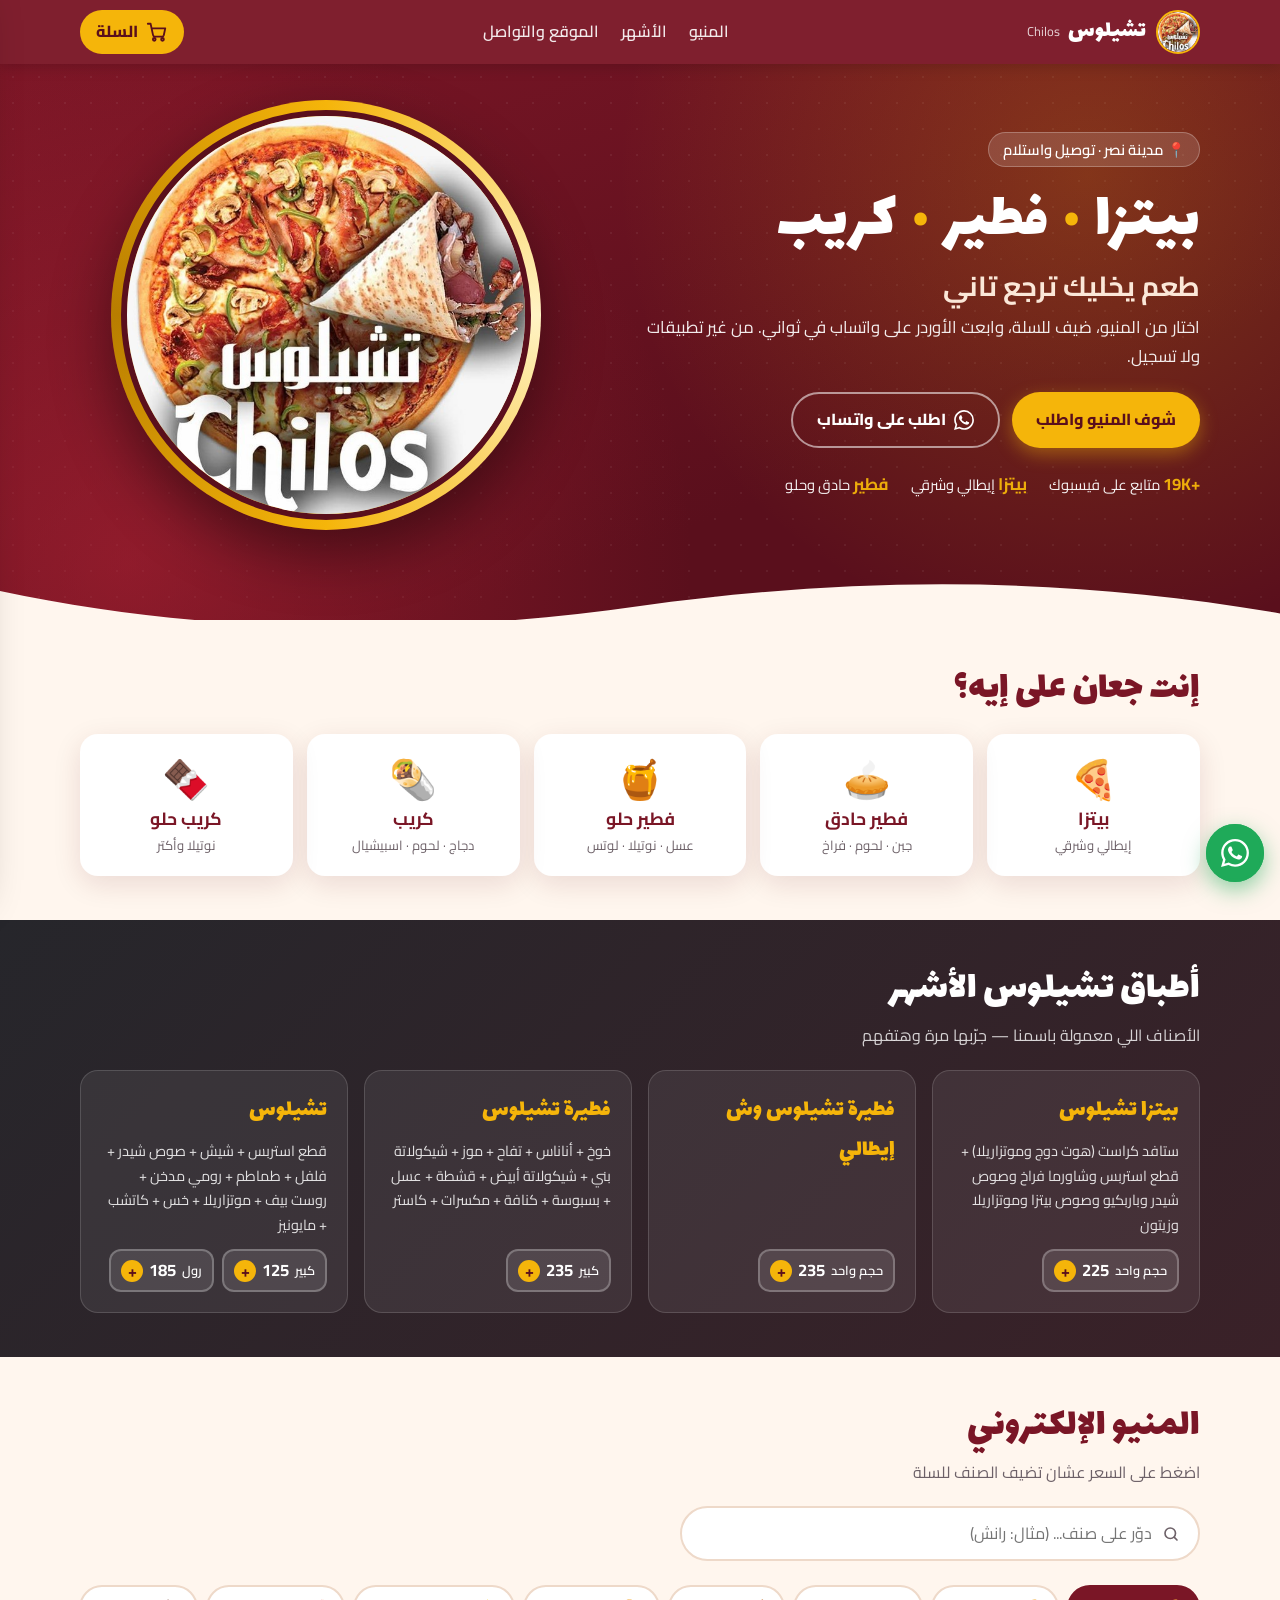
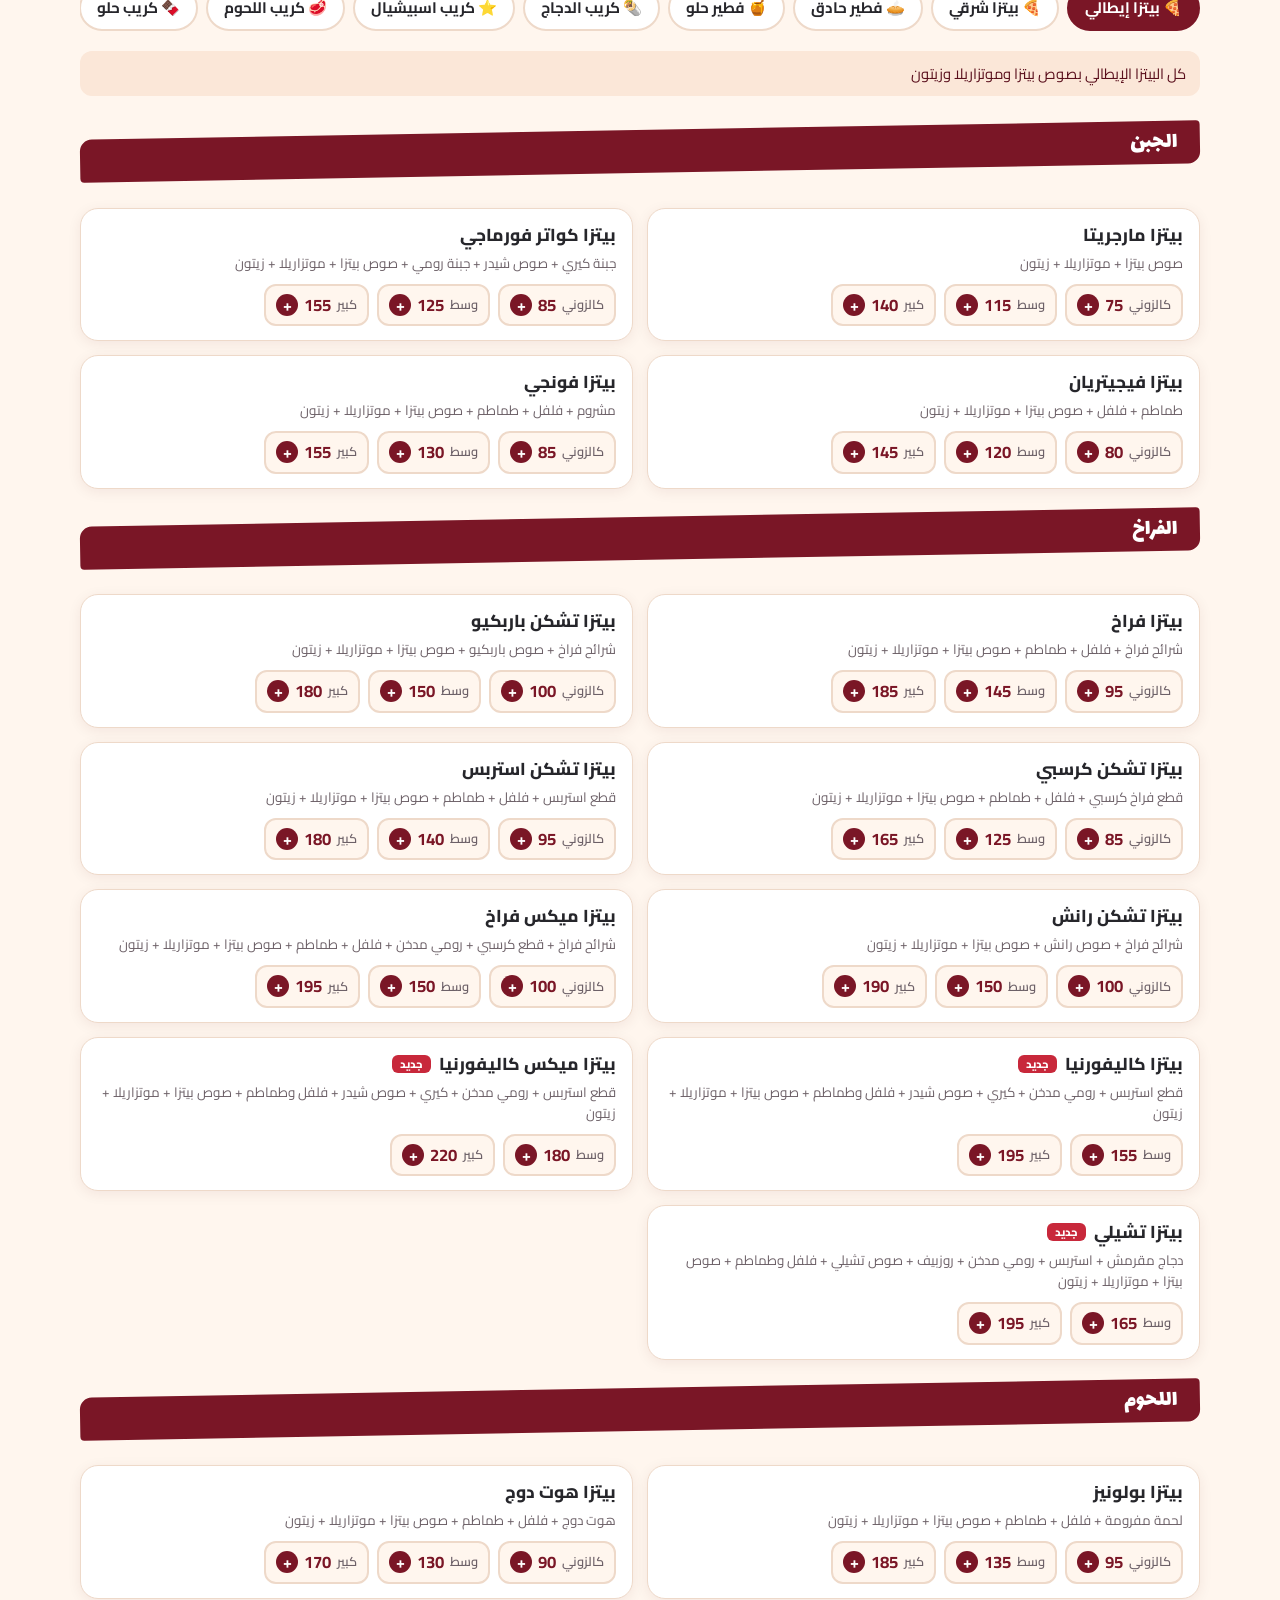
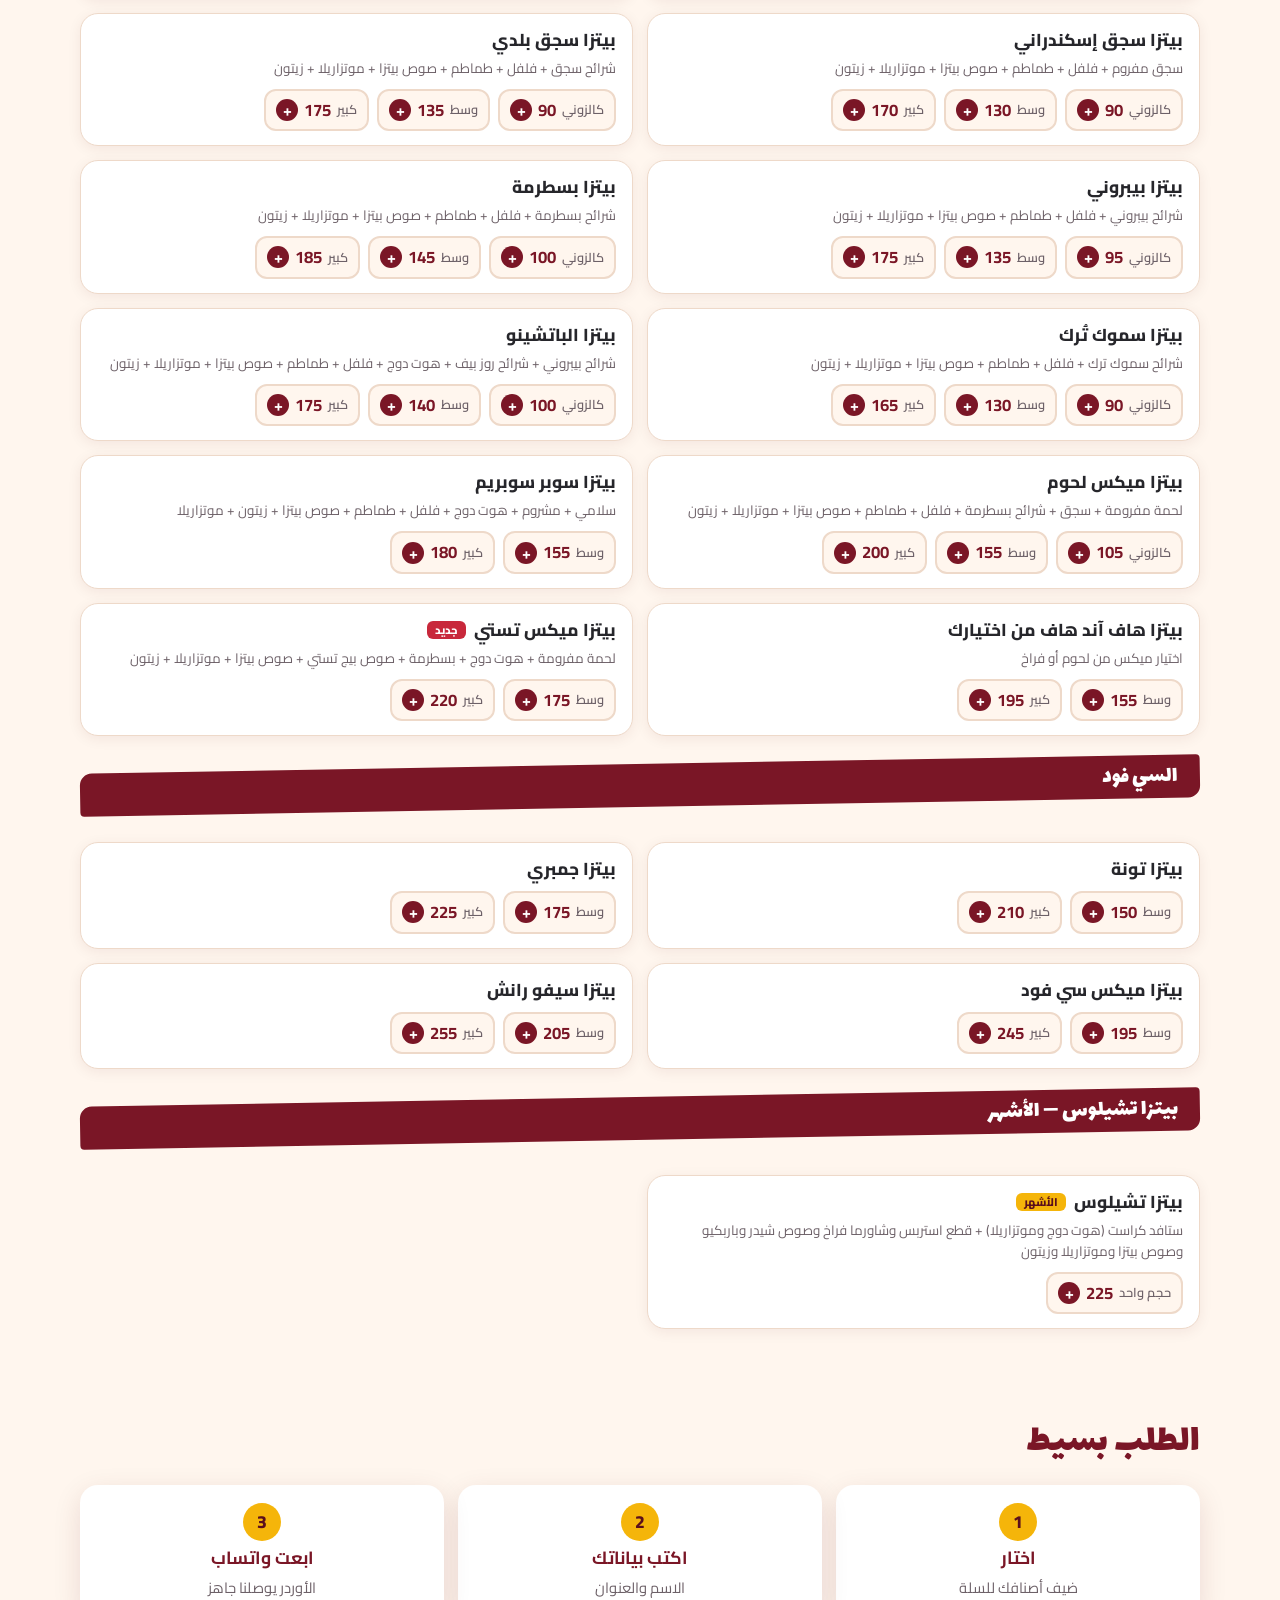
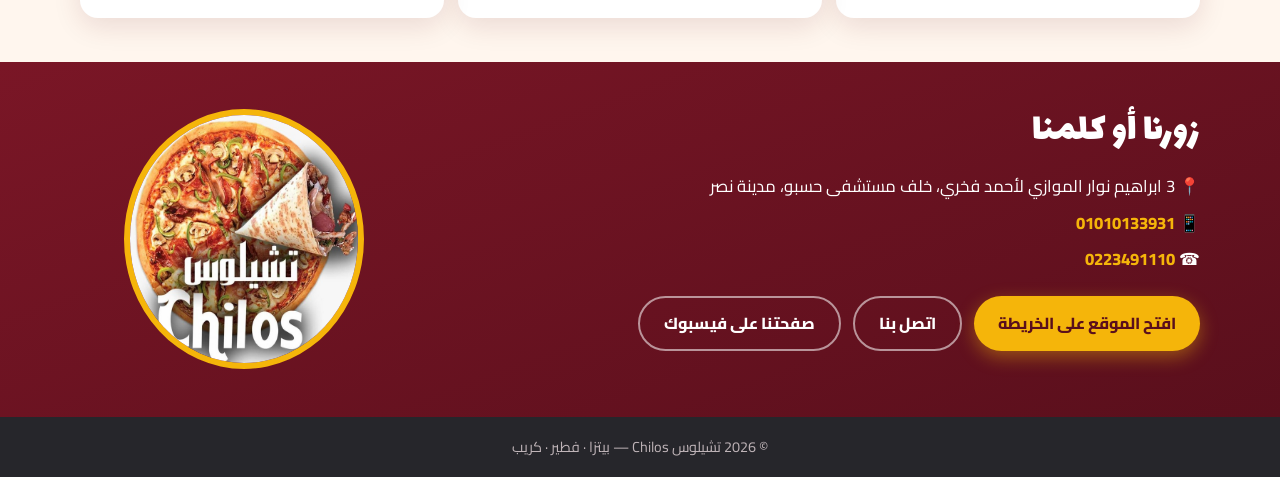
==== index.html @ 202b242c "Chilos restaurant: landing page, e-menu and WhatsApp ordering Co-Authored-By: Claude Sonnet 5.5 <nor" ====
<!doctype html>
<html lang="ar" dir="rtl">
<head>
  <meta charset="utf-8">
  <meta name="viewport" content="width=device-width, initial-scale=1, viewport-fit=cover">
  <title>تشيلوس Chilos | بيتزا فطير كريب — مدينة نصر</title>
  <meta name="description" content="مطعم تشيلوس في مدينة نصر: بيتزا، فطير حادق وحلو، وكريب. شوف المنيو الإلكتروني واطلب أوردرك مباشرة على واتساب.">
  <meta name="theme-color" content="#7a1626">
  <meta property="og:type" content="website">
  <meta property="og:title" content="تشيلوس Chilos — بيتزا · فطير · كريب">
  <meta property="og:description" content="المنيو الإلكتروني واطلب أوردرك على واتساب في ثواني.">
  <!-- بعد الرفع: غيّر المسار ده للينك الكامل، مثال: https://your-site.pages.dev/assets/og.jpg -->
  <meta property="og:image" content="https://graphicdesiner04-ctrl.github.io/chilos-restaurant/assets/og.jpg">
  <link rel="icon" href="assets/icon.png" type="image/png">
  <link rel="apple-touch-icon" href="assets/apple-touch-icon.png">
  <link rel="preconnect" href="https://fonts.googleapis.com">
  <link rel="preconnect" href="https://fonts.gstatic.com" crossorigin>
  <link href="https://fonts.googleapis.com/css2?family=Cairo:wght@400;600;700;800&family=Lalezar&display=swap" rel="stylesheet">
  <link rel="stylesheet" href="style.css">
</head>
<body>
<svg width="0" height="0" style="position:absolute" aria-hidden="true"><symbol id="i-wa" viewBox="0 0 24 24"><path fill="currentColor" d="M17.472 14.382c-.297-.149-1.758-.867-2.03-.967-.273-.099-.471-.148-.67.15-.197.297-.767.966-.94 1.164-.173.199-.347.223-.644.075-.297-.15-1.255-.463-2.39-1.475-.883-.788-1.48-1.761-1.653-2.059-.173-.297-.018-.458.13-.606.134-.133.298-.347.446-.52.149-.174.198-.298.298-.497.099-.198.05-.371-.025-.52-.075-.149-.669-1.612-.916-2.207-.242-.579-.487-.5-.669-.51-.173-.008-.371-.01-.57-.01-.198 0-.52.074-.792.372-.272.297-1.04 1.016-1.04 2.479 0 1.462 1.065 2.875 1.213 3.074.149.198 2.096 3.2 5.077 4.487.709.306 1.262.489 1.694.625.712.227 1.36.195 1.871.118.571-.085 1.758-.719 2.006-1.413.248-.694.248-1.289.173-1.413-.074-.124-.272-.198-.57-.347m-5.421 7.403h-.004a9.87 9.87 0 01-5.031-1.378l-.361-.214-3.741.982.998-3.648-.235-.374a9.86 9.86 0 01-1.51-5.26c.001-5.45 4.436-9.884 9.888-9.884 2.64 0 5.122 1.03 6.988 2.898a9.825 9.825 0 012.893 6.994c-.003 5.45-4.437 9.884-9.885 9.884m8.413-18.297A11.815 11.815 0 0012.05 0C5.495 0 .16 5.335.157 11.892c0 2.096.547 4.142 1.588 5.945L.057 24l6.305-1.654a11.882 11.882 0 005.683 1.448h.005c6.554 0 11.89-5.335 11.893-11.893a11.821 11.821 0 00-3.48-8.413z"/></symbol></svg>

<header class="topbar" id="top">
  <div class="wrap topbar__in">
    <a class="brand" href="#top" aria-label="تشيلوس">
      <img src="assets/icon.png" alt="" width="44" height="44">
      <span class="brand__name">تشيلوس <small>Chilos</small></span>
    </a>
    <nav class="nav" aria-label="التنقل">
      <a href="#menu">المنيو</a>
      <a href="#signature">الأشهر</a>
      <a href="#contact">الموقع والتواصل</a>
    </nav>
    <a class="wabtn" id="hdrWa" href="#" target="_blank" rel="noopener" aria-label="واتساب">
      <svg width="22" height="22" aria-hidden="true"><use href="#i-wa"/></svg>
    </a>
    <button class="cartbtn" id="openCart" aria-label="فتح السلة">
      <svg width="22" height="22" viewBox="0 0 24 24" fill="none" stroke="currentColor" stroke-width="2" stroke-linecap="round" stroke-linejoin="round" aria-hidden="true"><circle cx="9" cy="20" r="1.5"/><circle cx="18" cy="20" r="1.5"/><path d="M2 3h3l2.7 12.4a2 2 0 0 0 2 1.6h7.7a2 2 0 0 0 2-1.5L21 8H6"/></svg>
      <span class="cartbtn__label">السلة</span>
      <span class="badge" id="cartCount" hidden>0</span>
    </button>
  </div>
</header>

<main>
  <!-- HERO -->
  <section class="hero">
    <div class="hero__bg" aria-hidden="true"></div>
    <div class="wrap hero__in">
      <div class="hero__text">
        <span class="pill">📍 مدينة نصر · توصيل واستلام</span>
        <h1>بيتزا <i>·</i> فطير <i>·</i> كريب<br><span>طعم يخليك ترجع تاني</span></h1>
        <p>اختار من المنيو، ضيف للسلة، وابعت الأوردر على واتساب في ثواني. من غير تطبيقات ولا تسجيل.</p>
        <div class="hero__cta">
          <a class="btn btn--gold" href="#menu">شوف المنيو واطلب</a>
          <a class="btn btn--ghost" id="heroWa" href="#" target="_blank" rel="noopener">
            <svg width="20" height="20" aria-hidden="true"><use href="#i-wa"/></svg>
            اطلب على واتساب
          </a>
        </div>
        <ul class="trust">
          <li><b>+19K</b> متابع على فيسبوك</li>
          <li><b>بيتزا</b> إيطالي وشرقي</li>
          <li><b>فطير</b> حادق وحلو</li>
        </ul>
      </div>
      <div class="hero__logo">
        <div class="logoring"><img src="assets/logo.jpg" alt="شعار مطعم تشيلوس" width="520" height="520" fetchpriority="high"></div>
      </div>
    </div>
    <svg class="wave" viewBox="0 0 1440 80" preserveAspectRatio="none" aria-hidden="true"><path d="M0 40c240 60 480 60 720 20s480-40 720 10v10H0z" fill="var(--cream)"/></svg>
  </section>

  <!-- CATEGORIES -->
  <section class="section wrap" aria-labelledby="h-cats">
    <h2 id="h-cats" class="h2">إنت جعان على إيه؟</h2>
    <div class="cats">
      <button class="cat" data-go="pizza-it"><span>🍕</span><b>بيتزا</b><small>إيطالي وشرقي</small></button>
      <button class="cat" data-go="hadiq"><span>🥧</span><b>فطير حادق</b><small>جبن · لحوم · فراخ</small></button>
      <button class="cat" data-go="sweet-fatayer"><span>🍯</span><b>فطير حلو</b><small>عسل · نوتيلا · لوتس</small></button>
      <button class="cat" data-go="crepe-chicken"><span>🌯</span><b>كريب</b><small>دجاج · لحوم · اسبيشيال</small></button>
      <button class="cat" data-go="crepe-sweet"><span>🍫</span><b>كريب حلو</b><small>نوتيلا وأكتر</small></button>
    </div>
  </section>

  <!-- SIGNATURE -->
  <section class="section signature" id="signature">
    <div class="wrap">
      <h2 class="h2 h2--light">أطباق تشيلوس الأشهر</h2>
      <p class="sub">الأصناف اللي معمولة باسمنا — جرّبها مرة وهتفهم</p>
      <div class="sig" id="sigGrid"></div>
    </div>
  </section>

  <!-- MENU -->
  <section class="section" id="menu">
    <div class="wrap">
      <h2 class="h2">المنيو الإلكتروني</h2>
      <p class="sub">اضغط على السعر عشان تضيف الصنف للسلة</p>

      <div class="tools">
        <label class="search">
          <svg width="18" height="18" viewBox="0 0 24 24" fill="none" stroke="currentColor" stroke-width="2.2" stroke-linecap="round" aria-hidden="true"><circle cx="11" cy="11" r="7"/><path d="m20 20-3.500-3.500"/></svg>
          <input id="q" type="search" placeholder="دوّر على صنف... (مثال: رانش)" autocomplete="off">
        </label>
      </div>
      <div class="chips" id="chips" role="tablist" aria-label="أقسام المنيو"></div>
      <div id="menuOut" class="menu" aria-live="polite"></div>
    </div>
  </section>

  <!-- HOW -->
  <section class="section wrap how">
    <h2 class="h2">الطلب بسيط</h2>
    <ol class="steps">
      <li><span>1</span><b>اختار</b>ضيف أصنافك للسلة</li>
      <li><span>2</span><b>اكتب بياناتك</b>الاسم والعنوان</li>
      <li><span>3</span><b>ابعت واتساب</b>الأوردر يوصلنا جاهز</li>
    </ol>
  </section>

  <!-- CONTACT -->
  <section class="section contact" id="contact">
    <div class="wrap contact__in">
      <div>
        <h2 class="h2 h2--light">زورنا أو كلمنا</h2>
        <ul class="info">
          <li>📍 <span id="tAddr"></span></li>
          <li>📱 <a id="tMobile" href="#"></a></li>
          <li>☎️ <a id="tLand" href="#"></a></li>
        </ul>
        <div class="hero__cta">
          <a class="btn btn--gold" id="mapBtn" href="#" target="_blank" rel="noopener">افتح الموقع على الخريطة</a>
          <a class="btn btn--ghost" id="callBtn" href="#">اتصل بنا</a>
          <a class="btn btn--ghost" id="fbBtn" href="#" target="_blank" rel="noopener">صفحتنا على فيسبوك</a>
        </div>
      </div>
      <div class="contact__logo"><img src="assets/logo.jpg" alt="" width="260" height="260" loading="lazy"></div>
    </div>
  </section>
</main>

<footer class="footer">
  <div class="wrap">© <span id="yr"></span> تشيلوس Chilos — بيتزا · فطير · كريب</div>
</footer>

<!-- sticky mobile cart bar -->
<button class="cartbar" id="cartBar" hidden>
  <span>عرض السلة · <b id="barCount">0</b> صنف</span>
  <span><b id="barTotal">0</b> ج</span>
</button>

<!-- floating whatsapp -->
<a class="fab" id="fab" href="#" target="_blank" rel="noopener" aria-label="تواصل واتساب">
  <svg width="28" height="28" aria-hidden="true"><use href="#i-wa"/></svg>
</a>

<!-- CART DRAWER -->
<div class="overlay" id="overlay" hidden></div>
<aside class="drawer" id="drawer" aria-hidden="true" aria-label="سلة الطلب">
  <div class="drawer__head">
    <h3>طلبك</h3>
    <button class="x" id="closeCart" aria-label="إغلاق">✕</button>
  </div>
  <div class="drawer__body">
    <div id="cartList"></div>
    <div class="empty" id="cartEmpty">السلة فاضية — ضيف أصناف من المنيو 🍕</div>

    <form id="orderForm" class="form" novalidate>
      <div class="seg" role="radiogroup" aria-label="طريقة الاستلام">
        <label><input type="radio" name="mode" value="delivery" checked><span>🛵 توصيل</span></label>
        <label><input type="radio" name="mode" value="pickup"><span>🏪 استلام من الفرع</span></label>
      </div>
      <label class="f">الاسم
        <input name="name" type="text" autocomplete="name" placeholder="اسمك" required>
      </label>
      <label class="f">رقم الموبايل
        <input name="phone" type="tel" inputmode="tel" autocomplete="tel" placeholder="01xxxxxxxxx" required>
      </label>
      <label class="f" id="addrField">العنوان بالتفصيل
        <textarea name="address" rows="2" autocomplete="street-address" placeholder="الشارع، رقم العمارة، الدور، علامة مميزة"></textarea>
      </label>
      <label class="f">ملاحظات (اختياري — تقدر تكتب المشروبات هنا)
        <textarea name="notes" rows="2" placeholder="مثال: بدون زيتون + 2 بيبسي"></textarea>
      </label>
      <p class="err" id="formErr" role="alert" hidden></p>
    </form>
  </div>
  <div class="drawer__foot">
    <div class="tot"><span>الإجمالي</span><b><span id="cartTotal">0</span> ج</b></div>
    <small class="hint" id="deliveryHint">+ رسوم التوصيل (تتأكد منها عند تأكيد الطلب)</small>
    <button class="btn btn--wa" id="sendWa" type="button">
      <svg width="20" height="20" aria-hidden="true"><use href="#i-wa"/></svg>
      ابعت الأوردر على واتساب
    </button>
    <button class="linkbtn" id="clearCart" type="button">تفريغ السلة</button>
  </div>
</aside>

<div class="toast" id="toast" role="status" aria-live="polite"></div>

<script src="menu.js"></script>
<script src="app.js"></script>
</body>
</html>
---- style.css ----
:root{
  --maroon:#7a1626; --maroon-d:#5a0f1c; --red:#c8283b; --ink:#26262b;
  --cream:#fff6ee; --cream-2:#fbe7d8; --card:#ffffff; --gold:#f5b50a; --gold-d:#d99a00;
  --muted:#6d6168; --line:#eed9c9; --wa:#1faa59; --wa-d:#168a47;
  --radius:18px; --shadow:0 8px 28px rgba(90,15,28,.12);
}
*{box-sizing:border-box;margin:0;padding:0}
html{scroll-behavior:smooth;scroll-padding-top:78px;-webkit-text-size-adjust:100%}
body{font-family:'Cairo',system-ui,sans-serif;background:var(--cream);color:var(--ink);line-height:1.7;font-size:16px;overflow-x:hidden}
img{max-width:100%;display:block}
a{color:inherit;text-decoration:none}
button{font:inherit;cursor:pointer;border:0;background:none;color:inherit}
.wrap{width:min(1120px,100% - 32px);margin-inline:auto}
:focus-visible{outline:3px solid var(--gold);outline-offset:2px}
[hidden]{display:none!important}

/* topbar */
.topbar{position:sticky;top:0;z-index:50;background:rgba(122,22,38,.96);backdrop-filter:blur(8px);color:#fff;box-shadow:0 2px 14px rgba(0,0,0,.18)}
.topbar__in{display:flex;align-items:center;gap:16px;height:64px}
.brand{display:flex;align-items:center;gap:10px;font-family:'Lalezar',serif;font-size:1.5rem}
.brand img{border-radius:50%;border:2px solid var(--gold)}
.brand small{font-family:'Cairo';font-size:.8rem;opacity:.8;margin-inline-start:4px}
.nav{display:flex;gap:22px;margin-inline:auto;font-weight:600}
.nav a{opacity:.9}.nav a:hover{opacity:1;color:var(--gold)}
.wabtn{display:none;width:42px;height:42px;border-radius:50%;background:var(--wa);color:#fff;place-items:center;margin-inline-start:auto}
.cartbtn{position:relative;display:flex;align-items:center;gap:8px;background:var(--gold);color:var(--maroon-d);font-weight:800;padding:8px 16px;border-radius:999px;transition:transform .15s}
.cartbtn:active{transform:scale(.96)}
.badge{position:absolute;top:-6px;inset-inline-start:-6px;min-width:22px;height:22px;border-radius:11px;background:var(--red);color:#fff;font-size:.78rem;display:grid;place-items:center;padding:0 5px;border:2px solid var(--maroon)}
.bump{animation:bump .35s}
@keyframes bump{40%{transform:scale(1.18)}}

/* hero */
.hero{position:relative;background:linear-gradient(160deg,var(--maroon) 0%,var(--maroon-d) 70%);color:#fff;overflow:hidden;padding:36px 0 90px}
.hero__bg{position:absolute;inset:0;background:
  radial-gradient(circle at 85% 20%,rgba(245,181,10,.22),transparent 40%),
  radial-gradient(circle at 10% 90%,rgba(200,40,59,.45),transparent 45%),
  radial-gradient(rgba(255,255,255,.06) 1.5px,transparent 1.5px) 0 0/26px 26px}
.hero__in{position:relative;display:grid;grid-template-columns:1.1fr .9fr;align-items:center;gap:28px}
.pill{display:inline-block;background:rgba(255,255,255,.14);border:1px solid rgba(255,255,255,.25);padding:4px 14px;border-radius:999px;font-weight:600;font-size:.92rem}
h1{font-family:'Lalezar',serif;font-weight:400;font-size:clamp(2.3rem,6vw,4.1rem);line-height:1.25;margin:14px 0 10px}
h1 i{color:var(--gold);font-style:normal;margin:0 4px}
h1 span{font-family:'Cairo';font-weight:700;font-size:.42em;color:var(--cream-2);display:block;margin-top:6px}
.hero p{max-width:34em;opacity:.92;font-size:1.05rem}
.hero__cta{display:flex;flex-wrap:wrap;gap:12px;margin:22px 0}
.btn{display:inline-flex;align-items:center;justify-content:center;gap:8px;padding:12px 24px;border-radius:999px;font-weight:800;font-size:1rem;transition:transform .15s,box-shadow .15s,background .15s}
.btn:active{transform:scale(.97)}
.btn--gold{background:var(--gold);color:var(--maroon-d);box-shadow:0 6px 18px rgba(245,181,10,.4)}
.btn--gold:hover{background:#ffc62e}
.btn--ghost{border:2px solid rgba(255,255,255,.55);color:#fff}
.btn--ghost:hover{background:rgba(255,255,255,.12)}
.btn--wa{background:var(--wa);color:#fff;width:100%;padding:14px;font-size:1.05rem;box-shadow:0 6px 16px rgba(31,170,89,.35)}
.btn--wa:hover{background:var(--wa-d)}
.btn--wa:disabled{opacity:.5;cursor:not-allowed;box-shadow:none}
.trust{display:flex;flex-wrap:wrap;gap:8px 22px;list-style:none;font-size:.92rem;opacity:.95}
.trust b{color:var(--gold);font-size:1.05rem}
.hero__logo{display:grid;place-items:center}
.logoring{width:min(100%,430px);aspect-ratio:1;border-radius:50%;padding:10px;background:conic-gradient(from 0deg,var(--gold),#fff3c4,var(--gold),#b87d00,var(--gold));box-shadow:0 22px 60px rgba(0,0,0,.45);animation:float 5s ease-in-out infinite}
.logoring img{width:100%;height:100%;object-fit:cover;border-radius:50%;border:6px solid var(--maroon-d)}
@keyframes float{50%{transform:translateY(-10px) rotate(1.5deg)}}
.wave{position:absolute;bottom:-1px;left:0;width:100%;height:60px}

/* sections */
.section{padding:44px 0}
.h2{font-family:'Lalezar',serif;font-weight:400;font-size:clamp(1.8rem,4vw,2.5rem);color:var(--maroon);line-height:1.3;margin-bottom:6px}
.h2--light{color:#fff}
.sub{color:var(--muted);margin-bottom:20px}
.signature .sub{color:rgba(255,255,255,.8)}

.cats{display:grid;grid-template-columns:repeat(5,1fr);gap:14px;margin-top:18px}
.cat{background:var(--card);border-radius:var(--radius);padding:20px 10px;text-align:center;box-shadow:var(--shadow);transition:transform .2s,box-shadow .2s;border:2px solid transparent;display:flex;flex-direction:column;gap:2px;align-items:center}
.cat:hover{transform:translateY(-5px);border-color:var(--gold)}
.cat span{font-size:2.4rem;line-height:1.2}
.cat b{font-size:1.1rem;color:var(--maroon)}
.cat small{color:var(--muted);font-size:.82rem;line-height:1.4}

.signature{background:linear-gradient(135deg,var(--ink),#3a2128);color:#fff}
.sig{display:grid;grid-template-columns:repeat(auto-fit,minmax(240px,1fr));gap:16px}
.sigcard{background:rgba(255,255,255,.07);border:1px solid rgba(255,255,255,.15);border-radius:var(--radius);padding:20px;display:flex;flex-direction:column;gap:8px}
.sigcard h3{font-family:'Lalezar',serif;font-weight:400;font-size:1.5rem;color:var(--gold)}
.sigcard p{font-size:.9rem;opacity:.85;flex:1}
.sigcard .prices{display:flex;flex-wrap:wrap;gap:8px}

/* menu */
.tools{margin-bottom:14px}
.search{display:flex;align-items:center;gap:10px;background:var(--card);border:2px solid var(--line);border-radius:999px;padding:0 18px;max-width:520px}
.search:focus-within{border-color:var(--maroon)}
.search svg{color:var(--muted);flex:none}
.search input{flex:1;border:0;background:none;font:inherit;padding:12px 0;outline:0;min-width:0}
.chips{position:sticky;top:64px;z-index:20;display:flex;gap:8px;overflow-x:auto;padding:10px 0;margin-bottom:10px;background:var(--cream);scrollbar-width:none;-webkit-overflow-scrolling:touch}
.chips::-webkit-scrollbar{display:none}
.chip{flex:none;padding:8px 16px;border-radius:999px;background:var(--card);border:2px solid var(--line);font-weight:700;font-size:.95rem;white-space:nowrap;transition:.15s}
.chip:hover{border-color:var(--maroon)}
.chip[aria-selected=true]{background:var(--maroon);border-color:var(--maroon);color:#fff}
.menu{display:flex;flex-direction:column;gap:22px;min-height:200px}
.gtitle{font-family:'Lalezar',serif;font-weight:400;font-size:1.45rem;color:#fff;background:var(--maroon);display:inline-block;padding:2px 22px;border-radius:12px 4px 12px 4px;margin:6px 0 12px;transform:rotate(-1deg)}
.cnote{background:var(--cream-2);border-radius:12px;padding:10px 14px;font-size:.92rem;color:var(--maroon-d);margin-bottom:6px}
.grid{display:grid;grid-template-columns:repeat(2,1fr);gap:14px}
.item{background:var(--card);border-radius:var(--radius);padding:14px 16px;box-shadow:0 3px 14px rgba(90,15,28,.07);display:flex;flex-direction:column;gap:6px;border:1px solid var(--line)}
.item h4{font-size:1.08rem;font-weight:800;line-height:1.4;display:flex;align-items:center;gap:8px;flex-wrap:wrap}
.item p{font-size:.84rem;color:var(--muted);line-height:1.55;flex:1}
.tag{font-size:.7rem;font-weight:800;background:var(--red);color:#fff;border-radius:6px;padding:0 8px;line-height:1.6}
.tag--star{background:var(--gold);color:var(--maroon-d)}
.prices{display:flex;flex-wrap:wrap;gap:8px;margin-top:4px}
.price{display:inline-flex;align-items:center;gap:6px;background:var(--cream);border:2px solid var(--line);border-radius:12px;padding:5px 10px;font-weight:700;font-size:.95rem;transition:.15s;min-height:40px}
.price em{font-style:normal;font-size:.8rem;color:var(--muted);font-weight:600}
.price b{color:var(--maroon);font-size:1.05rem}
.price i{font-style:normal;width:22px;height:22px;border-radius:50%;background:var(--maroon);color:#fff;display:grid;place-items:center;font-size:1rem;line-height:1}
.price:hover{border-color:var(--maroon);background:#fff}
.price:active{transform:scale(.94)}
.price.added{background:var(--wa);border-color:var(--wa);color:#fff}
.price.added em,.price.added b{color:#fff}
.price.added i{background:#fff;color:var(--wa)}
.sigcard .price{background:rgba(255,255,255,.1);border-color:rgba(255,255,255,.25);color:#fff}
.sigcard .price b,.sigcard .price em{color:#fff}
.sigcard .price i{background:var(--gold);color:var(--maroon-d)}
.drinks{display:grid;grid-template-columns:repeat(2,1fr);gap:14px}
.drink{background:var(--card);border-radius:var(--radius);padding:16px;border:1px solid var(--line)}
.drink h4{color:var(--maroon)}
.nores{text-align:center;color:var(--muted);padding:40px 0}

/* how */
.steps{list-style:none;display:grid;grid-template-columns:repeat(3,1fr);gap:14px;margin-top:16px}
.steps li{background:var(--card);border-radius:var(--radius);padding:18px;text-align:center;box-shadow:var(--shadow);display:flex;flex-direction:column;gap:2px;align-items:center;color:var(--muted);font-size:.92rem}
.steps b{color:var(--maroon);font-size:1.1rem}
.steps span{width:38px;height:38px;border-radius:50%;background:var(--gold);color:var(--maroon-d);font-weight:800;display:grid;place-items:center;font-size:1.1rem}

/* contact */
.contact{background:linear-gradient(160deg,var(--maroon),var(--maroon-d));color:#fff}
.contact__in{display:grid;grid-template-columns:1.4fr .6fr;gap:28px;align-items:center}
.info{list-style:none;display:flex;flex-direction:column;gap:8px;margin:14px 0 6px;font-size:1.05rem}
.info a{font-weight:800;color:var(--gold);direction:ltr;unicode-bidi:plaintext}
.contact__logo img{width:min(100%,240px);margin-inline:auto;border-radius:50%;border:6px solid var(--gold)}
.footer{background:var(--ink);color:#bfb4b8;text-align:center;padding:18px 0 calc(18px + env(safe-area-inset-bottom));font-size:.9rem}

/* floating bits */
.fab{position:fixed;inset-inline-start:16px;bottom:calc(18px + env(safe-area-inset-bottom));z-index:40;width:58px;height:58px;border-radius:50%;background:var(--wa);color:#fff;display:grid;place-items:center;box-shadow:0 8px 22px rgba(31,170,89,.5)}
.fab::after{content:"";position:absolute;inset:0;border-radius:50%;border:3px solid var(--wa);animation:ping 2s infinite}
@keyframes ping{to{transform:scale(1.5);opacity:0}}
.cartbar{position:fixed;inset-inline:12px;bottom:calc(12px + env(safe-area-inset-bottom));z-index:45;display:flex;justify-content:space-between;align-items:center;background:var(--maroon);color:#fff;padding:14px 20px;border-radius:16px;font-weight:700;box-shadow:0 10px 30px rgba(0,0,0,.35)}
.cartbar b{color:var(--gold)}
.cartbar:not([hidden])~.fab{bottom:calc(86px + env(safe-area-inset-bottom))}

/* drawer */
.overlay{position:fixed;inset:0;background:rgba(20,8,12,.55);z-index:60;opacity:0;transition:opacity .25s}
.overlay.on{opacity:1}
.drawer{position:fixed;top:0;bottom:0;left:0;width:min(440px,100%);background:var(--cream);z-index:70;display:flex;flex-direction:column;transform:translateX(-105%);transition:transform .3s cubic-bezier(.2,.8,.2,1);box-shadow:0 0 40px rgba(0,0,0,.3)}
.drawer.on{transform:none!important}
.drawer__head{display:flex;justify-content:space-between;align-items:center;padding:16px 20px;background:var(--maroon);color:#fff}
.drawer__head h3{font-family:'Lalezar',serif;font-weight:400;font-size:1.6rem}
.x{width:36px;height:36px;border-radius:50%;background:rgba(255,255,255,.15);font-size:1.1rem}
.drawer__body{flex:1;overflow-y:auto;padding:16px 18px;-webkit-overflow-scrolling:touch}
.empty{text-align:center;color:var(--muted);padding:26px 0}
.line{display:grid;grid-template-columns:1fr auto;gap:2px 10px;padding:10px 0;border-bottom:1px dashed var(--line);align-items:center}
.line b{font-size:.98rem}
.line small{color:var(--muted)}
.line .lp{font-weight:800;color:var(--maroon);text-align:end}
.qty{display:inline-flex;align-items:center;gap:10px;margin-top:4px}
.qty button{width:30px;height:30px;border-radius:50%;background:var(--card);border:2px solid var(--line);font-weight:800;font-size:1.1rem;line-height:1}
.qty button:hover{border-color:var(--maroon)}
.qty span{min-width:18px;text-align:center;font-weight:800}
.form{margin-top:18px;display:flex;flex-direction:column;gap:12px}
.seg{display:grid;grid-template-columns:1fr 1fr;gap:8px}
.seg label{cursor:pointer}
.seg input{position:absolute;opacity:0;pointer-events:none}
.seg span{display:block;text-align:center;padding:10px;border-radius:12px;border:2px solid var(--line);background:var(--card);font-weight:700;font-size:.95rem}
.seg input:checked+span{border-color:var(--maroon);background:var(--maroon);color:#fff}
.seg input:focus-visible+span{outline:3px solid var(--gold)}
.f{display:flex;flex-direction:column;gap:4px;font-weight:700;font-size:.9rem}
.f input,.f textarea{font:inherit;font-weight:400;padding:11px 14px;border:2px solid var(--line);border-radius:12px;background:#fff;color:var(--ink);resize:vertical;width:100%}
.f input:focus,.f textarea:focus{border-color:var(--maroon);outline:0}
.f .bad{border-color:var(--red)}
.err{background:#ffe3e6;color:#a0152a;padding:8px 12px;border-radius:10px;font-weight:700;font-size:.9rem}
.drawer__foot{padding:14px 18px calc(14px + env(safe-area-inset-bottom));background:#fff;border-top:1px solid var(--line);display:flex;flex-direction:column;gap:8px}
.tot{display:flex;justify-content:space-between;font-size:1.15rem}
.tot b{color:var(--maroon);font-size:1.4rem}
.hint{color:var(--muted)}
.linkbtn{color:var(--muted);text-decoration:underline;font-size:.88rem;align-self:center}

.toast{position:fixed;top:76px;left:50%;transform:translate(-50%,-20px);background:var(--ink);color:#fff;padding:10px 20px;border-radius:999px;font-weight:700;z-index:90;opacity:0;pointer-events:none;transition:.25s;font-size:.95rem;max-width:calc(100% - 32px);text-align:center}
.toast.on{opacity:1;transform:translate(-50%,0)}

/* responsive */
@media (min-width:861px){.cartbar{display:none!important}}
@media (max-width:860px){
  .nav{display:none}
  .topbar__in{justify-content:space-between}
  .hero{padding:24px 0 76px}
  .hero__in{grid-template-columns:1fr;text-align:center}
  .hero__logo{order:-1}
  .logoring{width:min(62vw,280px)}
  .hero p{margin-inline:auto}
  .hero__cta,.trust{justify-content:center}
  .cats{grid-template-columns:repeat(2,1fr)}
  .cats .cat:last-child{grid-column:1/-1}
  .contact__in{grid-template-columns:1fr;text-align:center}
  .contact__logo{order:-1}
  .contact__logo img{width:150px}
  .hero__cta{justify-content:center}
  .info{align-items:center}
}
@media (max-width:640px){
  .grid,.drinks{grid-template-columns:1fr}
  .steps{grid-template-columns:1fr}
  .cartbtn__label{display:none}
  .section{padding:32px 0}
  body{padding-bottom:0}
  .fab{display:none}
  .wabtn{display:grid}
  .topbar__in{gap:10px}
}
@media (prefers-reduced-motion:reduce){*{animation:none!important;transition:none!important;scroll-behavior:auto!important}}
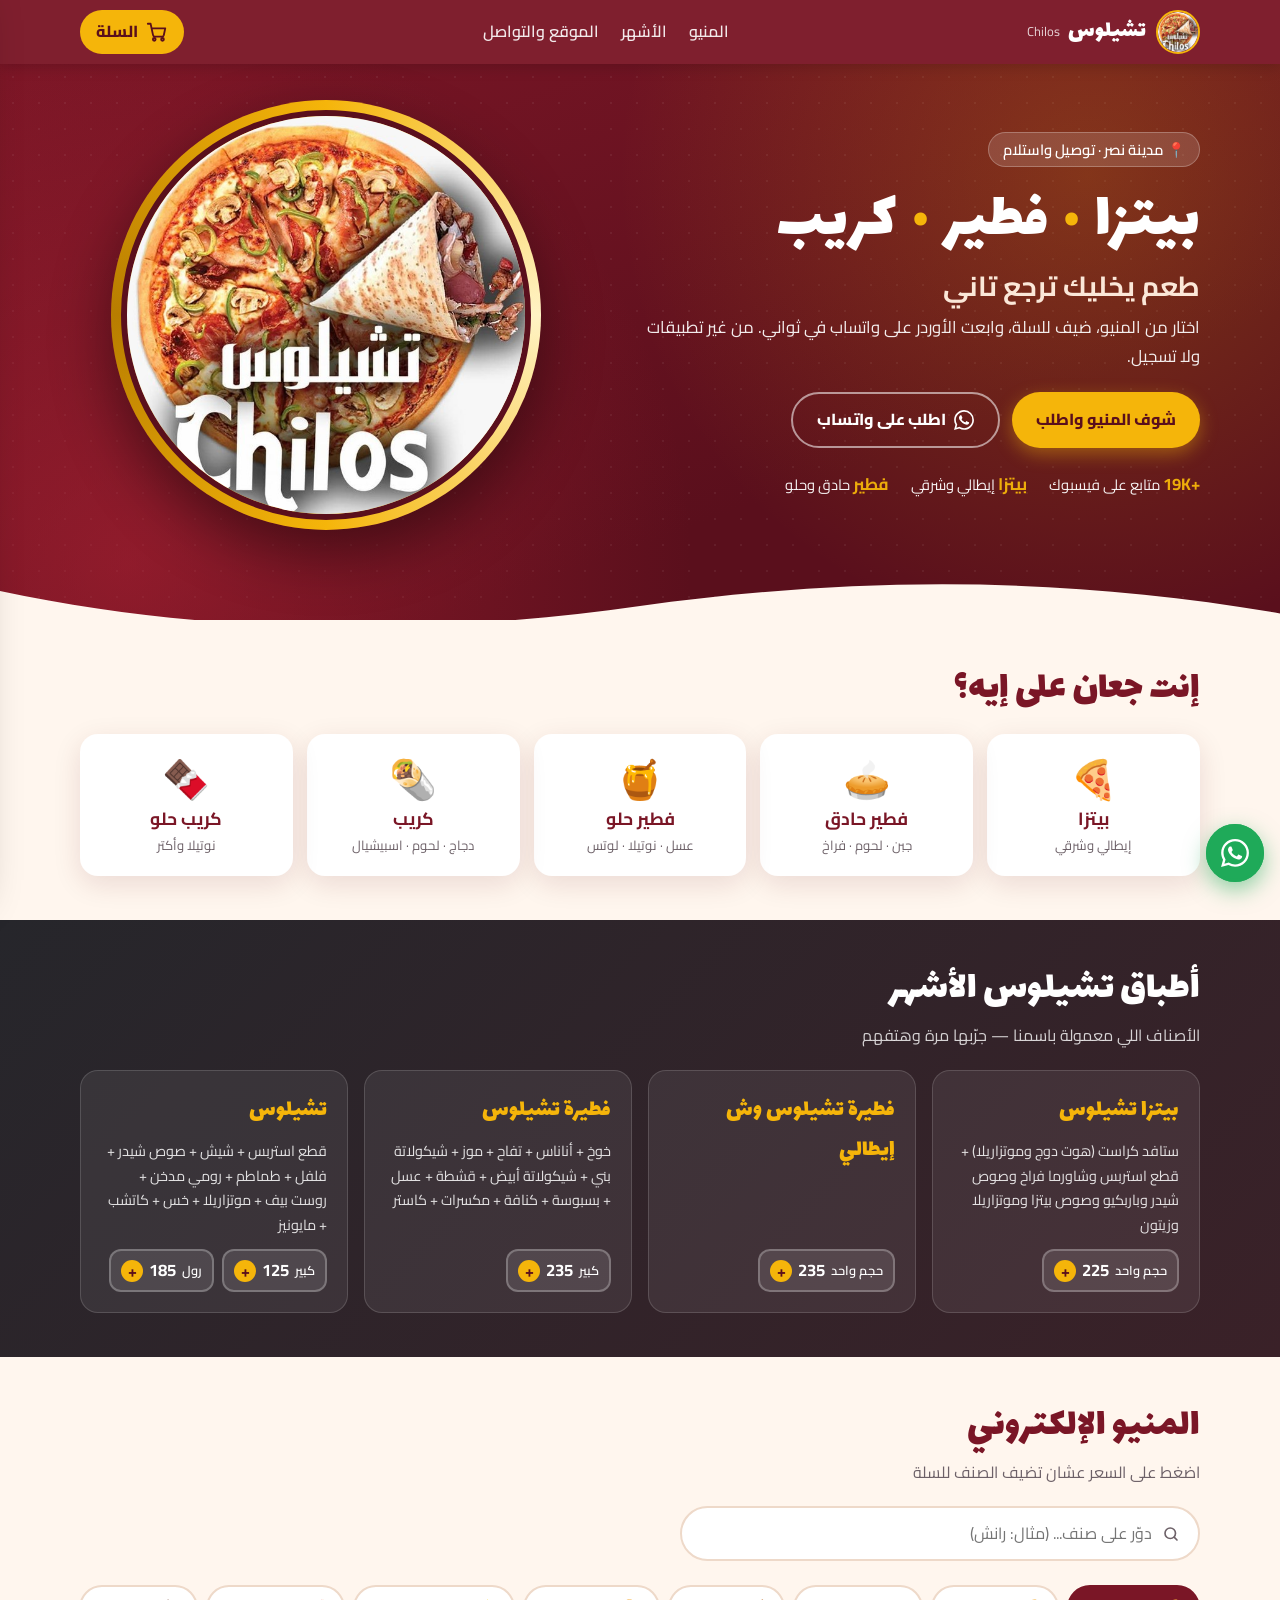
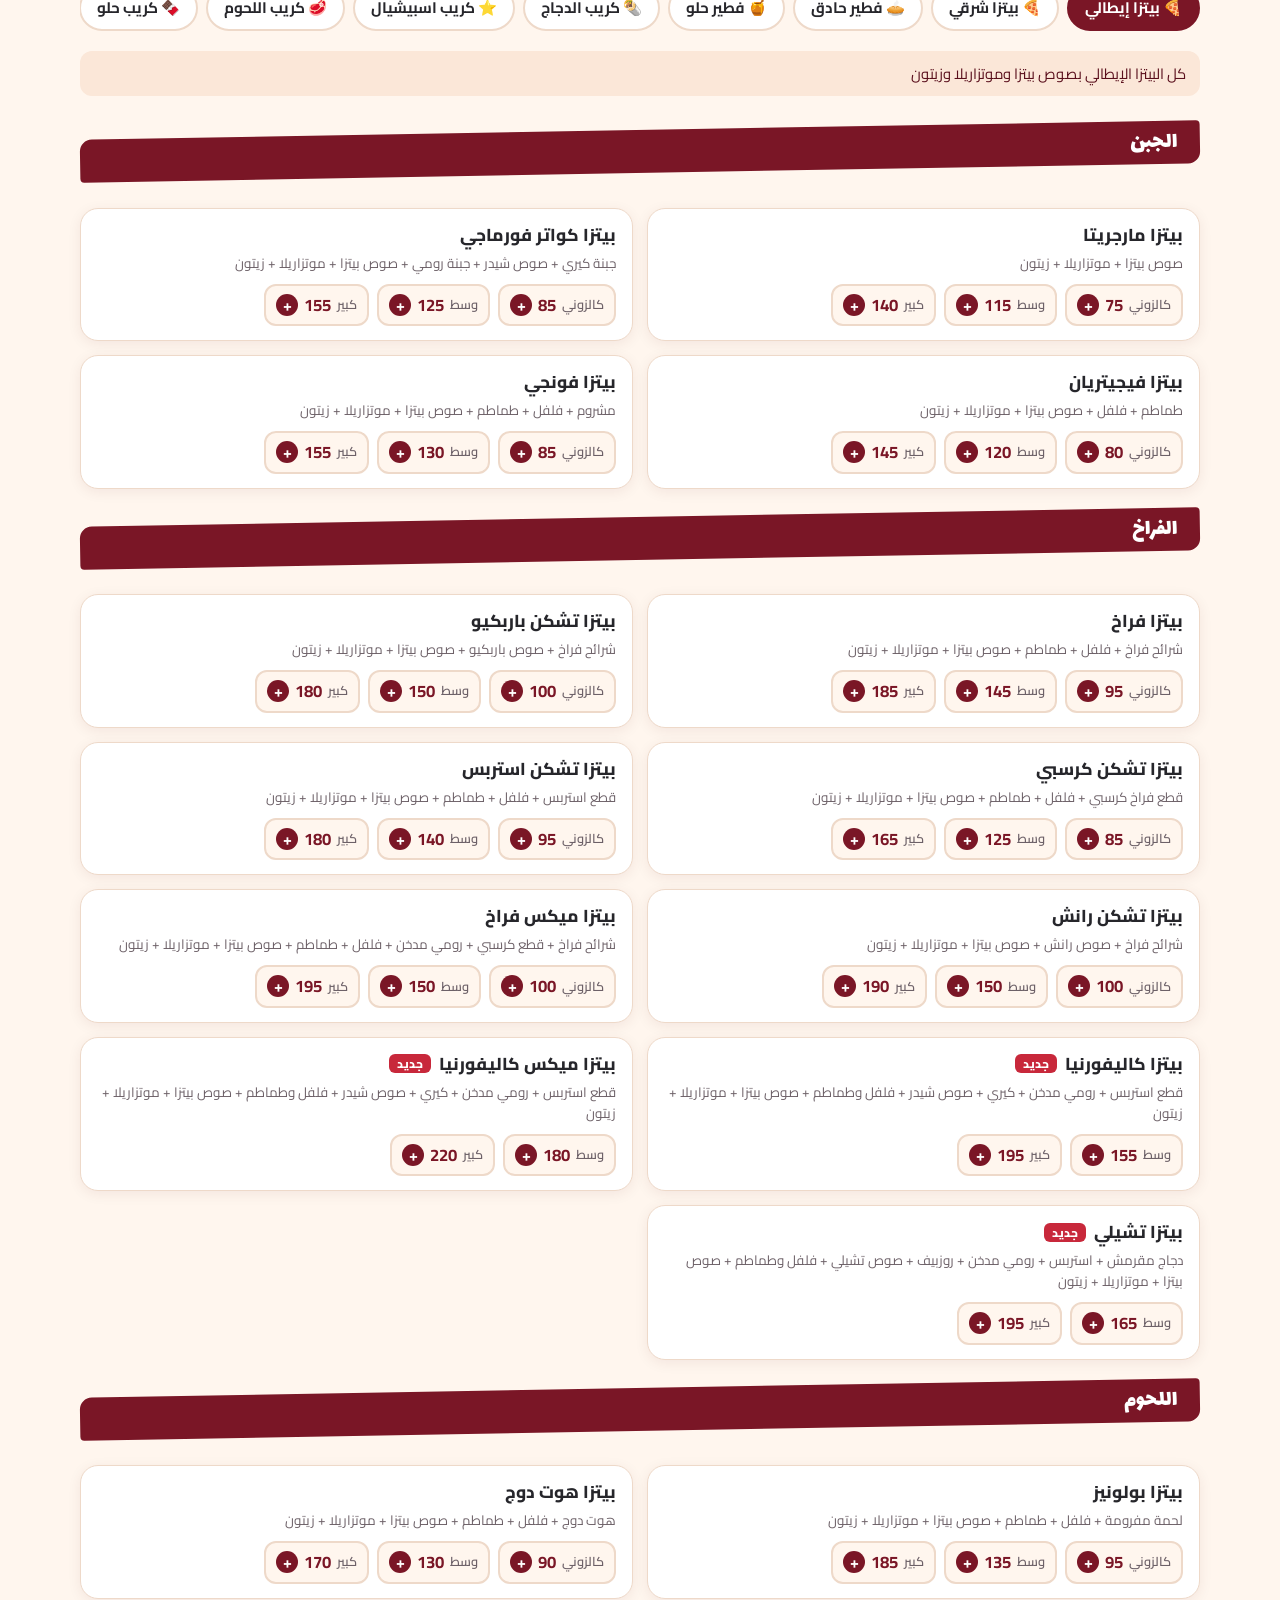
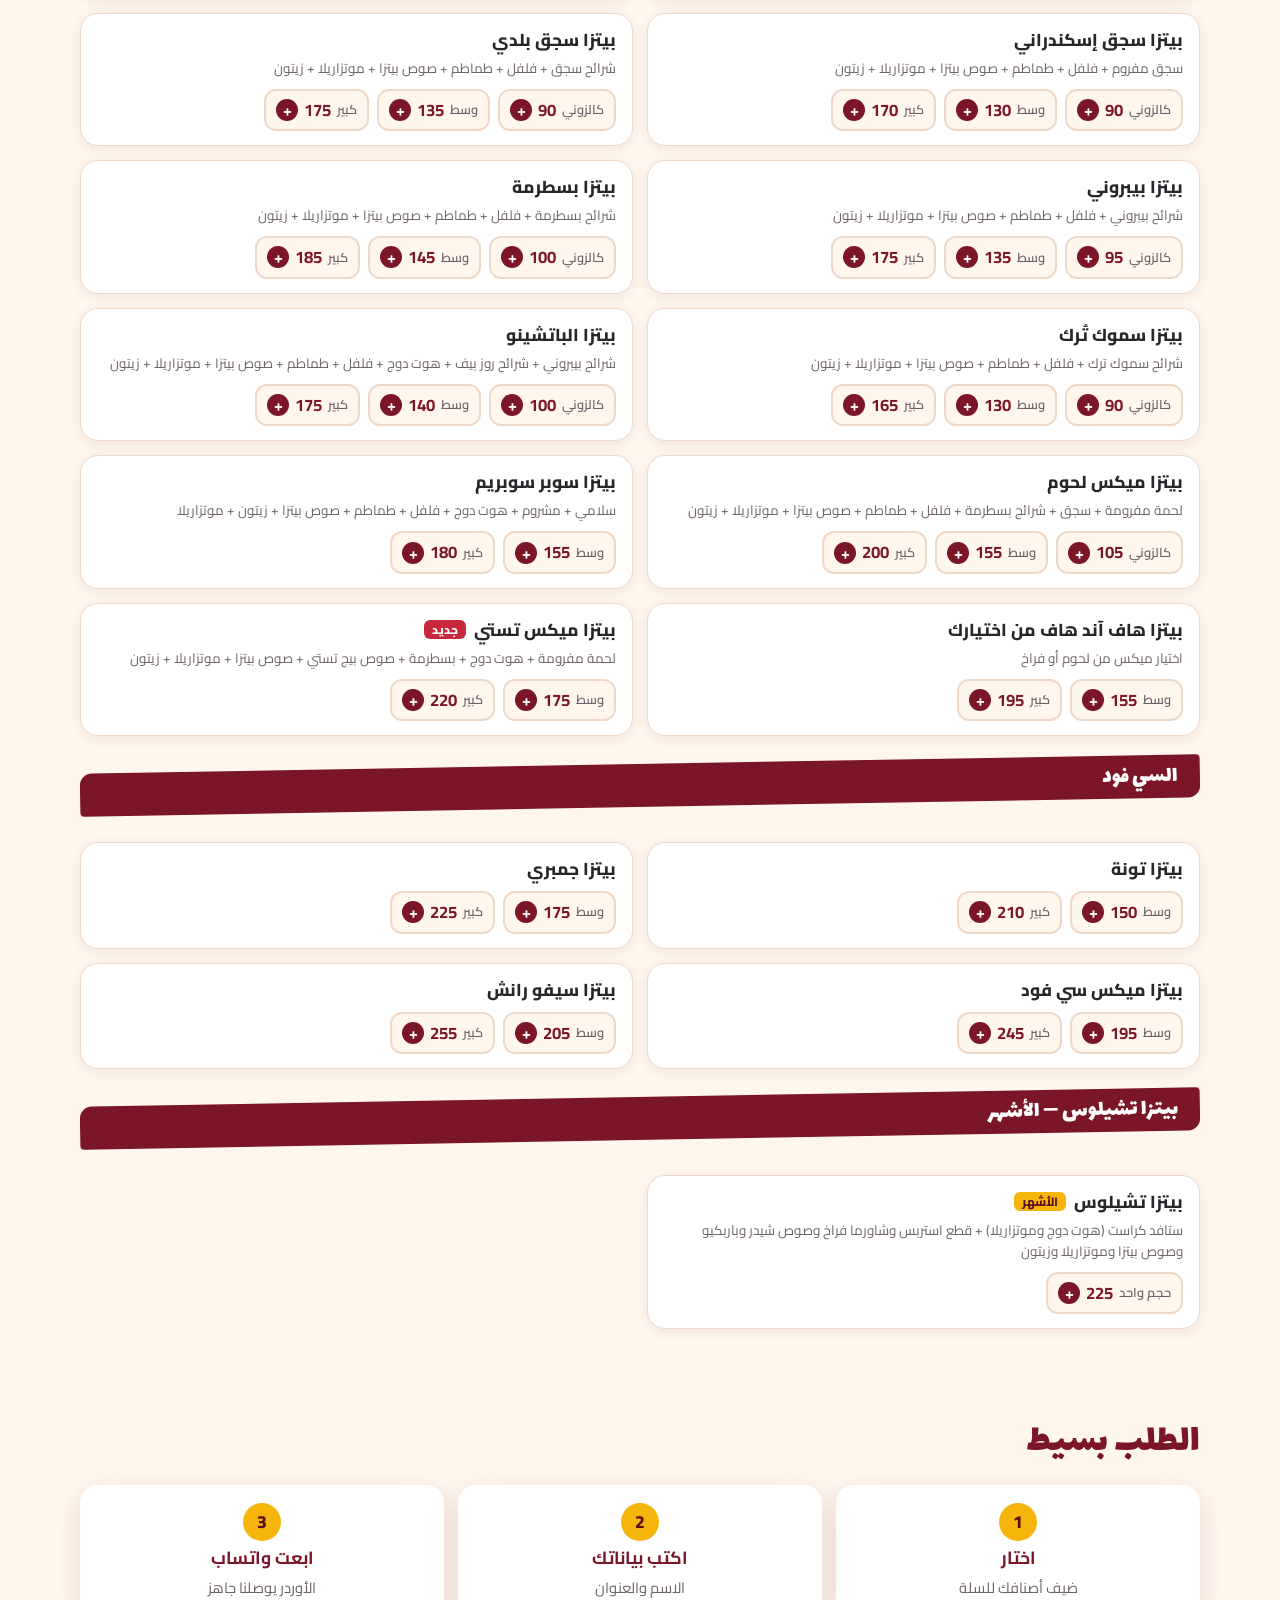
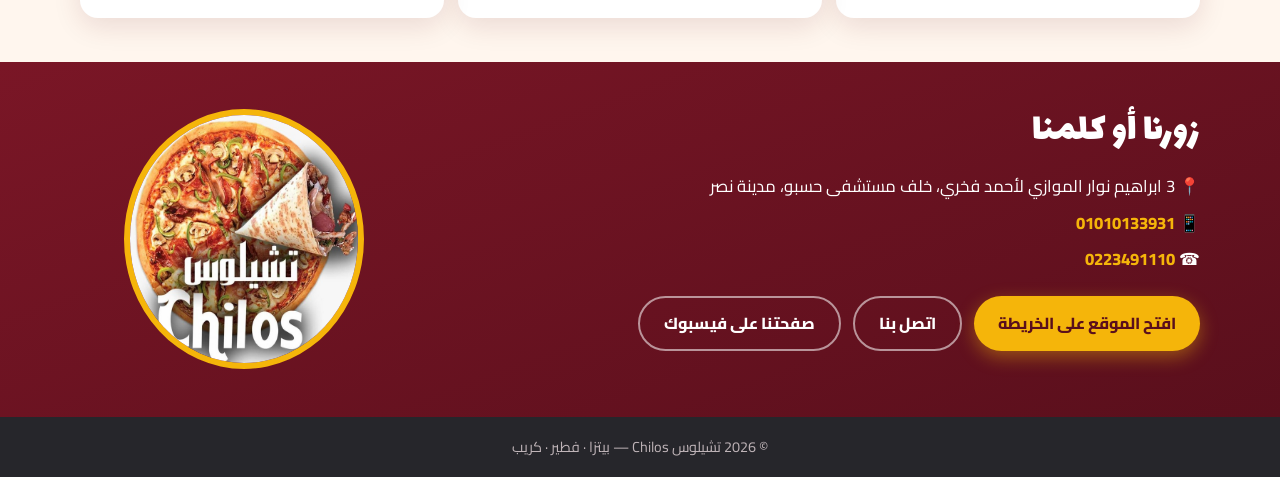
==== commit 4a4d39ba: "Audit fixes: search crash on info items, a11y (inert drawer, focus, skip link), SEO (canonical, JSON" ====
--- a/index.html
+++ b/index.html
@@ -6,25 +6,33 @@
   <title>تشيلوس Chilos | بيتزا فطير كريب — مدينة نصر</title>
   <meta name="description" content="مطعم تشيلوس في مدينة نصر: بيتزا، فطير حادق وحلو، وكريب. شوف المنيو الإلكتروني واطلب أوردرك مباشرة على واتساب.">
   <meta name="theme-color" content="#7a1626">
+  <link rel="canonical" href="https://graphicdesiner04-ctrl.github.io/chilos/">
   <meta property="og:type" content="website">
+  <meta property="og:locale" content="ar_EG">
+  <meta property="og:url" content="https://graphicdesiner04-ctrl.github.io/chilos/">
+  <meta property="og:site_name" content="تشيلوس Chilos">
+  <meta name="twitter:card" content="summary_large_image">
   <meta property="og:title" content="تشيلوس Chilos — بيتزا · فطير · كريب">
   <meta property="og:description" content="المنيو الإلكتروني واطلب أوردرك على واتساب في ثواني.">
-  <!-- بعد الرفع: غيّر المسار ده للينك الكامل، مثال: https://your-site.pages.dev/assets/og.jpg -->
-  <meta property="og:image" content="https://graphicdesiner04-ctrl.github.io/chilos-restaurant/assets/og.jpg">
-  <link rel="icon" href="assets/icon.png" type="image/png">
+  <meta property="og:image" content="https://graphicdesiner04-ctrl.github.io/chilos/assets/og.jpg">
+  <link rel="icon" href="assets/icon.png" type="image/png" sizes="192x192">
   <link rel="apple-touch-icon" href="assets/apple-touch-icon.png">
   <link rel="preconnect" href="https://fonts.googleapis.com">
   <link rel="preconnect" href="https://fonts.gstatic.com" crossorigin>
   <link href="https://fonts.googleapis.com/css2?family=Cairo:wght@400;600;700;800&family=Lalezar&display=swap" rel="stylesheet">
-  <link rel="stylesheet" href="style.css">
+  <link rel="stylesheet" href="style.css?v=2">
+  <script type="application/ld+json">
+  {"@context":"https://schema.org","@type":"Restaurant","name":"تشيلوس Chilos","image":"https://graphicdesiner04-ctrl.github.io/chilos/assets/og.jpg","url":"https://graphicdesiner04-ctrl.github.io/chilos/","telephone":"+201010133931","servesCuisine":["Pizza","Crepes","Fatayer"],"address":{"@type":"PostalAddress","streetAddress":"3 ابراهيم نوار الموازي لأحمد فخري، خلف مستشفى حسبو","addressLocality":"مدينة نصر","addressCountry":"EG"},"sameAs":["https://www.facebook.com/share/19jNU9M4CX/"]}
+  </script>
 </head>
 <body>
 <svg width="0" height="0" style="position:absolute" aria-hidden="true"><symbol id="i-wa" viewBox="0 0 24 24"><path fill="currentColor" d="M17.472 14.382c-.297-.149-1.758-.867-2.03-.967-.273-.099-.471-.148-.67.15-.197.297-.767.966-.94 1.164-.173.199-.347.223-.644.075-.297-.15-1.255-.463-2.39-1.475-.883-.788-1.48-1.761-1.653-2.059-.173-.297-.018-.458.13-.606.134-.133.298-.347.446-.52.149-.174.198-.298.298-.497.099-.198.05-.371-.025-.52-.075-.149-.669-1.612-.916-2.207-.242-.579-.487-.5-.669-.51-.173-.008-.371-.01-.57-.01-.198 0-.52.074-.792.372-.272.297-1.04 1.016-1.04 2.479 0 1.462 1.065 2.875 1.213 3.074.149.198 2.096 3.2 5.077 4.487.709.306 1.262.489 1.694.625.712.227 1.36.195 1.871.118.571-.085 1.758-.719 2.006-1.413.248-.694.248-1.289.173-1.413-.074-.124-.272-.198-.57-.347m-5.421 7.403h-.004a9.87 9.87 0 01-5.031-1.378l-.361-.214-3.741.982.998-3.648-.235-.374a9.86 9.86 0 01-1.51-5.26c.001-5.45 4.436-9.884 9.888-9.884 2.64 0 5.122 1.03 6.988 2.898a9.825 9.825 0 012.893 6.994c-.003 5.45-4.437 9.884-9.885 9.884m8.413-18.297A11.815 11.815 0 0012.05 0C5.495 0 .16 5.335.157 11.892c0 2.096.547 4.142 1.588 5.945L.057 24l6.305-1.654a11.882 11.882 0 005.683 1.448h.005c6.554 0 11.89-5.335 11.893-11.893a11.821 11.821 0 00-3.48-8.413z"/></symbol></svg>
 
+<a class="skip" href="#menu">تخطي إلى المنيو</a>
 <header class="topbar" id="top">
   <div class="wrap topbar__in">
     <a class="brand" href="#top" aria-label="تشيلوس">
-      <img src="assets/icon.png" alt="" width="44" height="44">
+      <img src="assets/icon-96.png" alt="" width="44" height="44">
       <span class="brand__name">تشيلوس <small>Chilos</small></span>
     </a>
     <nav class="nav" aria-label="التنقل">
@@ -105,9 +113,15 @@
           <input id="q" type="search" placeholder="دوّر على صنف... (مثال: رانش)" autocomplete="off">
         </label>
       </div>
-      <div class="chips" id="chips" role="tablist" aria-label="أقسام المنيو"></div>
+      <div class="chips" id="chips" role="group" aria-label="أقسام المنيو"></div>
       <div id="menuOut" class="menu" aria-live="polite"></div>
     </div>
+  </section>
+
+  <!-- GALLERY (يظهر تلقائيًا لما تتضاف صور في GALLERY داخل menu.js) -->
+  <section class="section wrap" id="gallery" aria-labelledby="h-gal" hidden>
+    <h2 id="h-gal" class="h2">من مطبخنا</h2>
+    <div class="gallery" id="galleryGrid"></div>
   </section>
 
   <!-- HOW -->
@@ -158,7 +172,7 @@
 
 <!-- CART DRAWER -->
 <div class="overlay" id="overlay" hidden></div>
-<aside class="drawer" id="drawer" aria-hidden="true" aria-label="سلة الطلب">
+<aside class="drawer" id="drawer" role="dialog" aria-modal="true" aria-hidden="true" aria-label="سلة الطلب" inert>
   <div class="drawer__head">
     <h3>طلبك</h3>
     <button class="x" id="closeCart" aria-label="إغلاق">✕</button>
@@ -200,7 +214,7 @@
 
 <div class="toast" id="toast" role="status" aria-live="polite"></div>
 
-<script src="menu.js"></script>
-<script src="app.js"></script>
+<script src="menu.js?v=2"></script>
+<script src="app.js?v=2"></script>
 </body>
 </html>
--- a/style.css
+++ b/style.css
@@ -90,7 +90,7 @@
 .chips::-webkit-scrollbar{display:none}
 .chip{flex:none;padding:8px 16px;border-radius:999px;background:var(--card);border:2px solid var(--line);font-weight:700;font-size:.95rem;white-space:nowrap;transition:.15s}
 .chip:hover{border-color:var(--maroon)}
-.chip[aria-selected=true]{background:var(--maroon);border-color:var(--maroon);color:#fff}
+.chip[aria-pressed=true]{background:var(--maroon);border-color:var(--maroon);color:#fff}
 .menu{display:flex;flex-direction:column;gap:22px;min-height:200px}
 .gtitle{font-family:'Lalezar',serif;font-weight:400;font-size:1.45rem;color:#fff;background:var(--maroon);display:inline-block;padding:2px 22px;border-radius:12px 4px 12px 4px;margin:6px 0 12px;transform:rotate(-1deg)}
 .cnote{background:var(--cream-2);border-radius:12px;padding:10px 14px;font-size:.92rem;color:var(--maroon-d);margin-bottom:6px}
@@ -98,7 +98,7 @@
 .item{background:var(--card);border-radius:var(--radius);padding:14px 16px;box-shadow:0 3px 14px rgba(90,15,28,.07);display:flex;flex-direction:column;gap:6px;border:1px solid var(--line)}
 .item h4{font-size:1.08rem;font-weight:800;line-height:1.4;display:flex;align-items:center;gap:8px;flex-wrap:wrap}
 .item p{font-size:.84rem;color:var(--muted);line-height:1.55;flex:1}
-.tag{font-size:.7rem;font-weight:800;background:var(--red);color:#fff;border-radius:6px;padding:0 8px;line-height:1.6}
+.tag{font-size:.75rem;font-weight:800;background:var(--red);color:#fff;border-radius:6px;padding:0 8px;line-height:1.6}
 .tag--star{background:var(--gold);color:var(--maroon-d)}
 .prices{display:flex;flex-wrap:wrap;gap:8px;margin-top:4px}
 .price{display:inline-flex;align-items:center;gap:6px;background:var(--cream);border:2px solid var(--line);border-radius:12px;padding:5px 10px;font-weight:700;font-size:.95rem;transition:.15s;min-height:40px}
@@ -155,7 +155,7 @@
 .line small{color:var(--muted)}
 .line .lp{font-weight:800;color:var(--maroon);text-align:end}
 .qty{display:inline-flex;align-items:center;gap:10px;margin-top:4px}
-.qty button{width:30px;height:30px;border-radius:50%;background:var(--card);border:2px solid var(--line);font-weight:800;font-size:1.1rem;line-height:1}
+.qty button{width:36px;height:36px;border-radius:50%;background:var(--card);border:2px solid var(--line);font-weight:800;font-size:1.1rem;line-height:1}
 .qty button:hover{border-color:var(--maroon)}
 .qty span{min-width:18px;text-align:center;font-weight:800}
 .form{margin-top:18px;display:flex;flex-direction:column;gap:12px}
@@ -209,3 +209,10 @@
   .topbar__in{gap:10px}
 }
 @media (prefers-reduced-motion:reduce){*{animation:none!important;transition:none!important;scroll-behavior:auto!important}}
+
+/* a11y + photos */
+.skip{position:absolute;inset-inline-start:12px;top:-60px;z-index:100;background:var(--gold);color:var(--maroon-d);font-weight:800;padding:10px 18px;border-radius:0 0 12px 12px;transition:top .15s}
+.skip:focus{top:0}
+.item__img{width:calc(100% + 32px);margin:-14px -16px 6px;aspect-ratio:4/3;object-fit:cover;border-radius:var(--radius) var(--radius) 0 0;background:var(--cream-2)}
+.gallery{display:grid;grid-template-columns:repeat(auto-fill,minmax(200px,1fr));gap:12px}
+.gallery img{width:100%;aspect-ratio:4/3;object-fit:cover;border-radius:var(--radius);box-shadow:var(--shadow);background:var(--cream-2)}
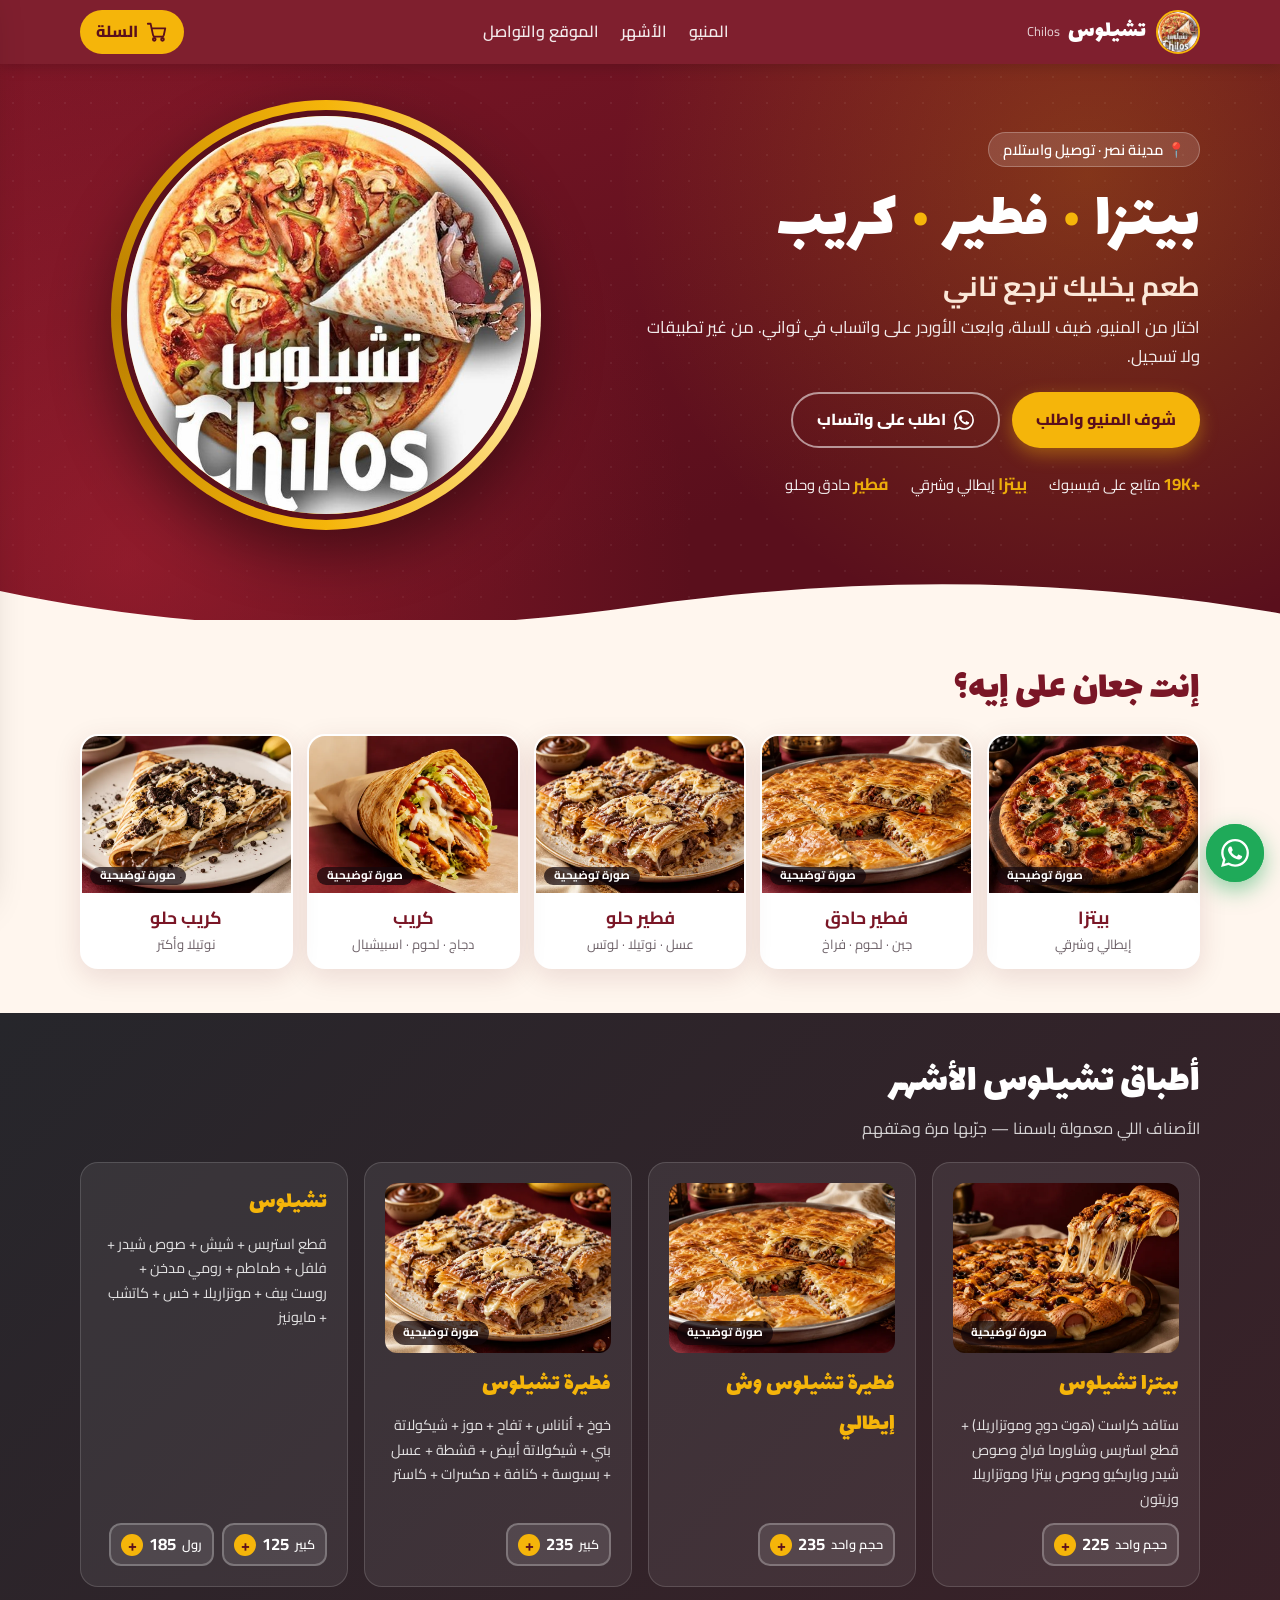
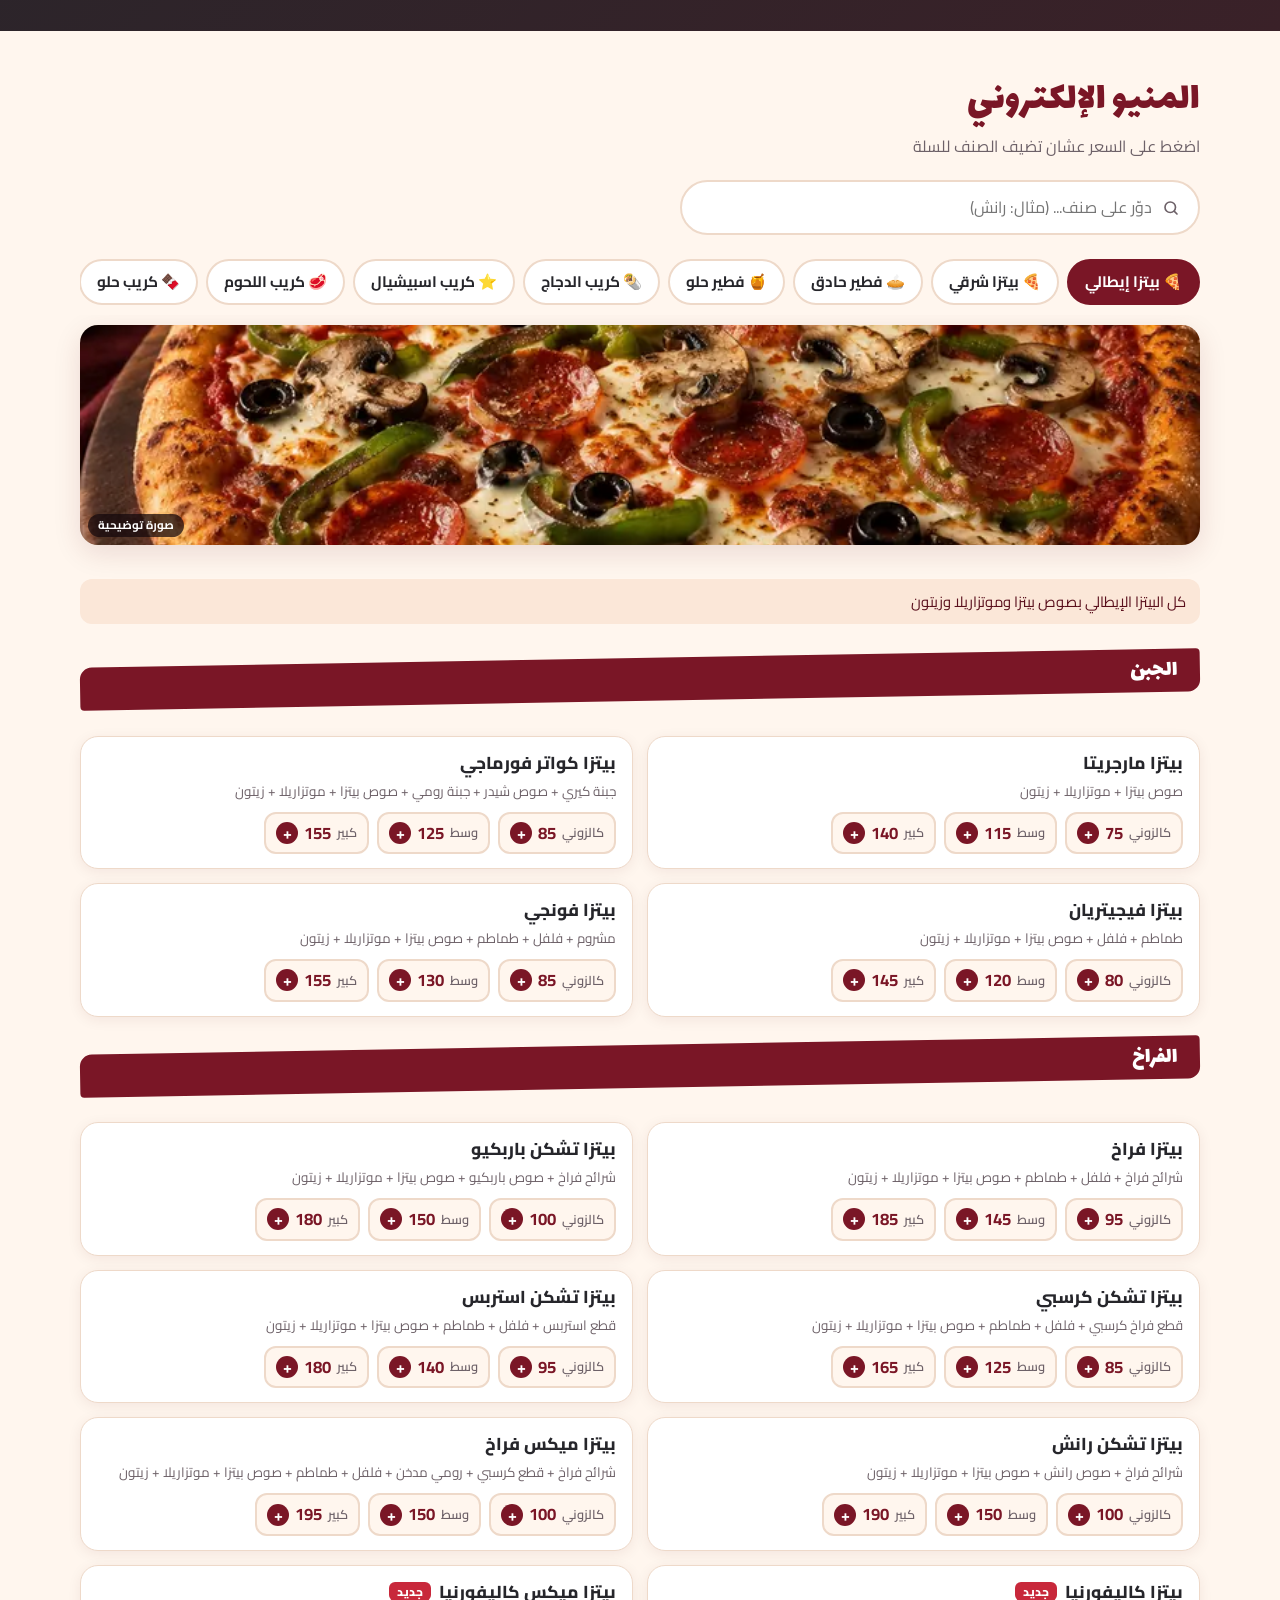
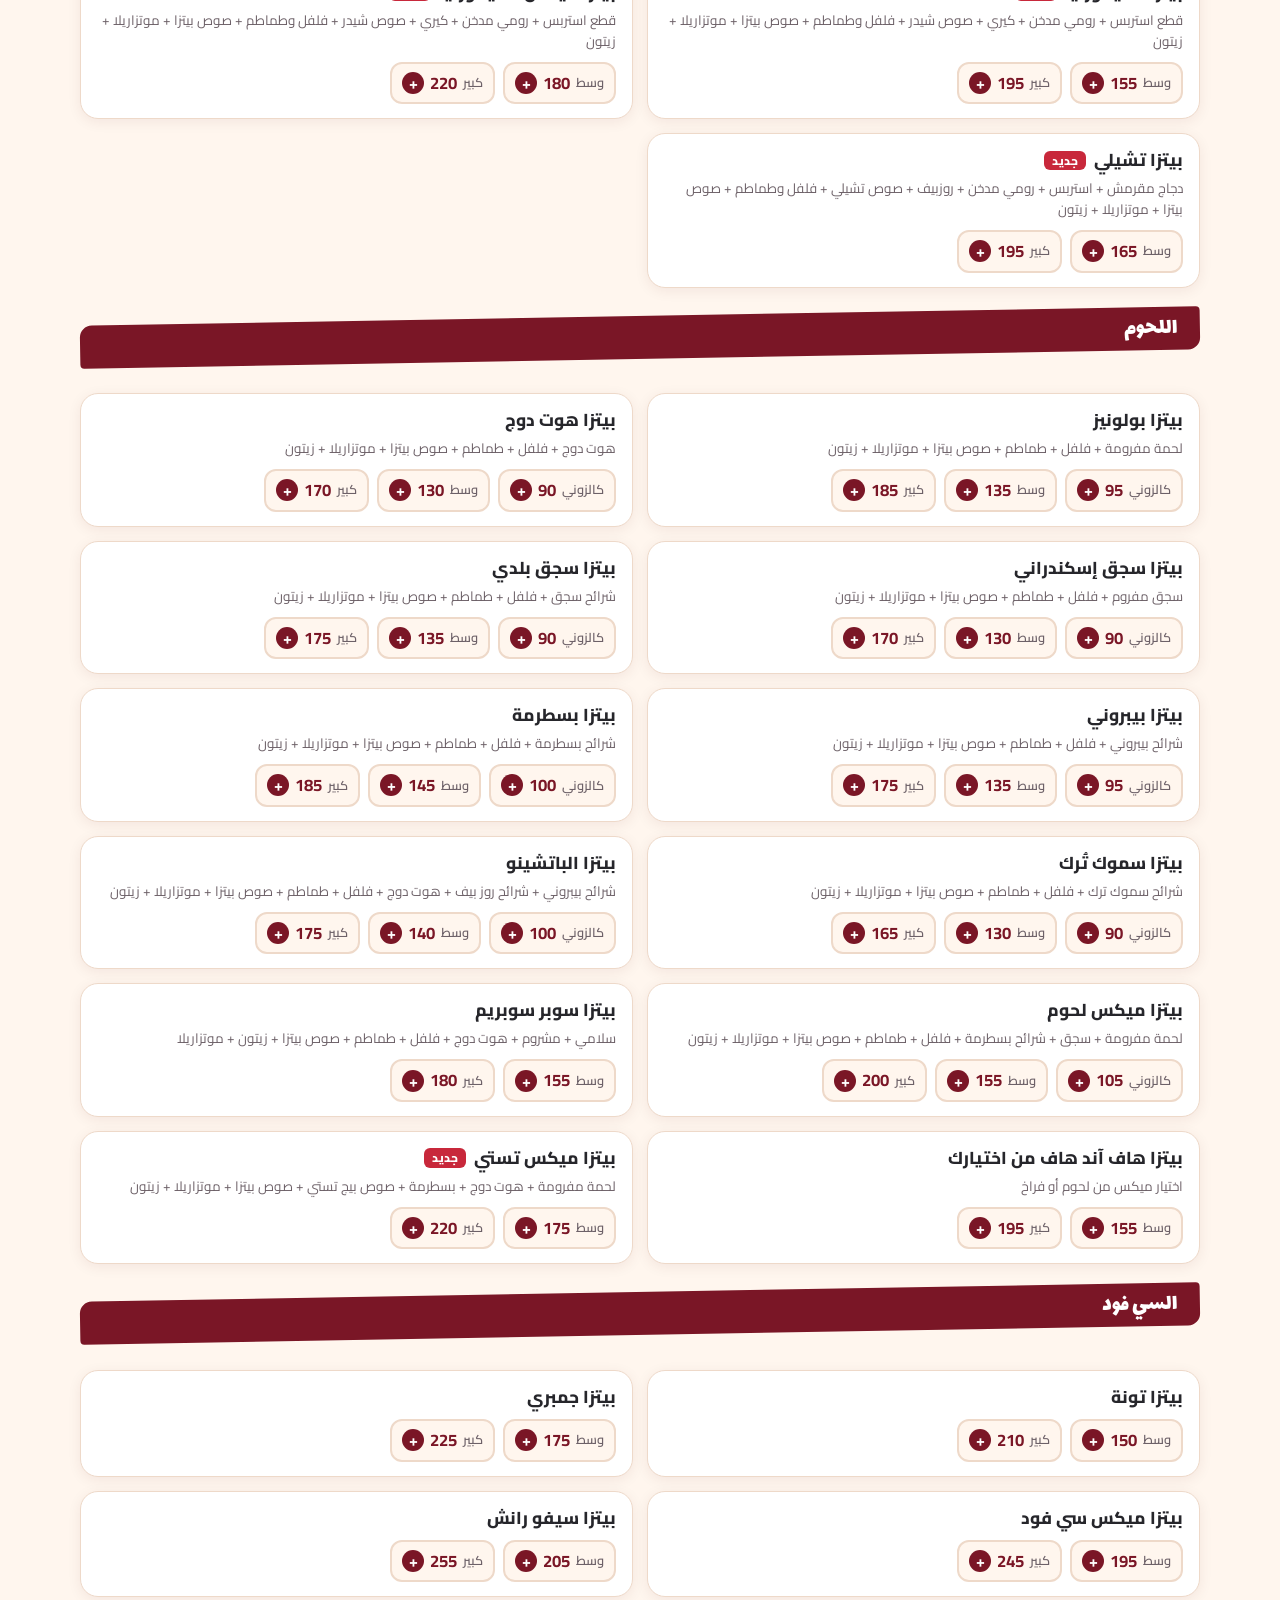
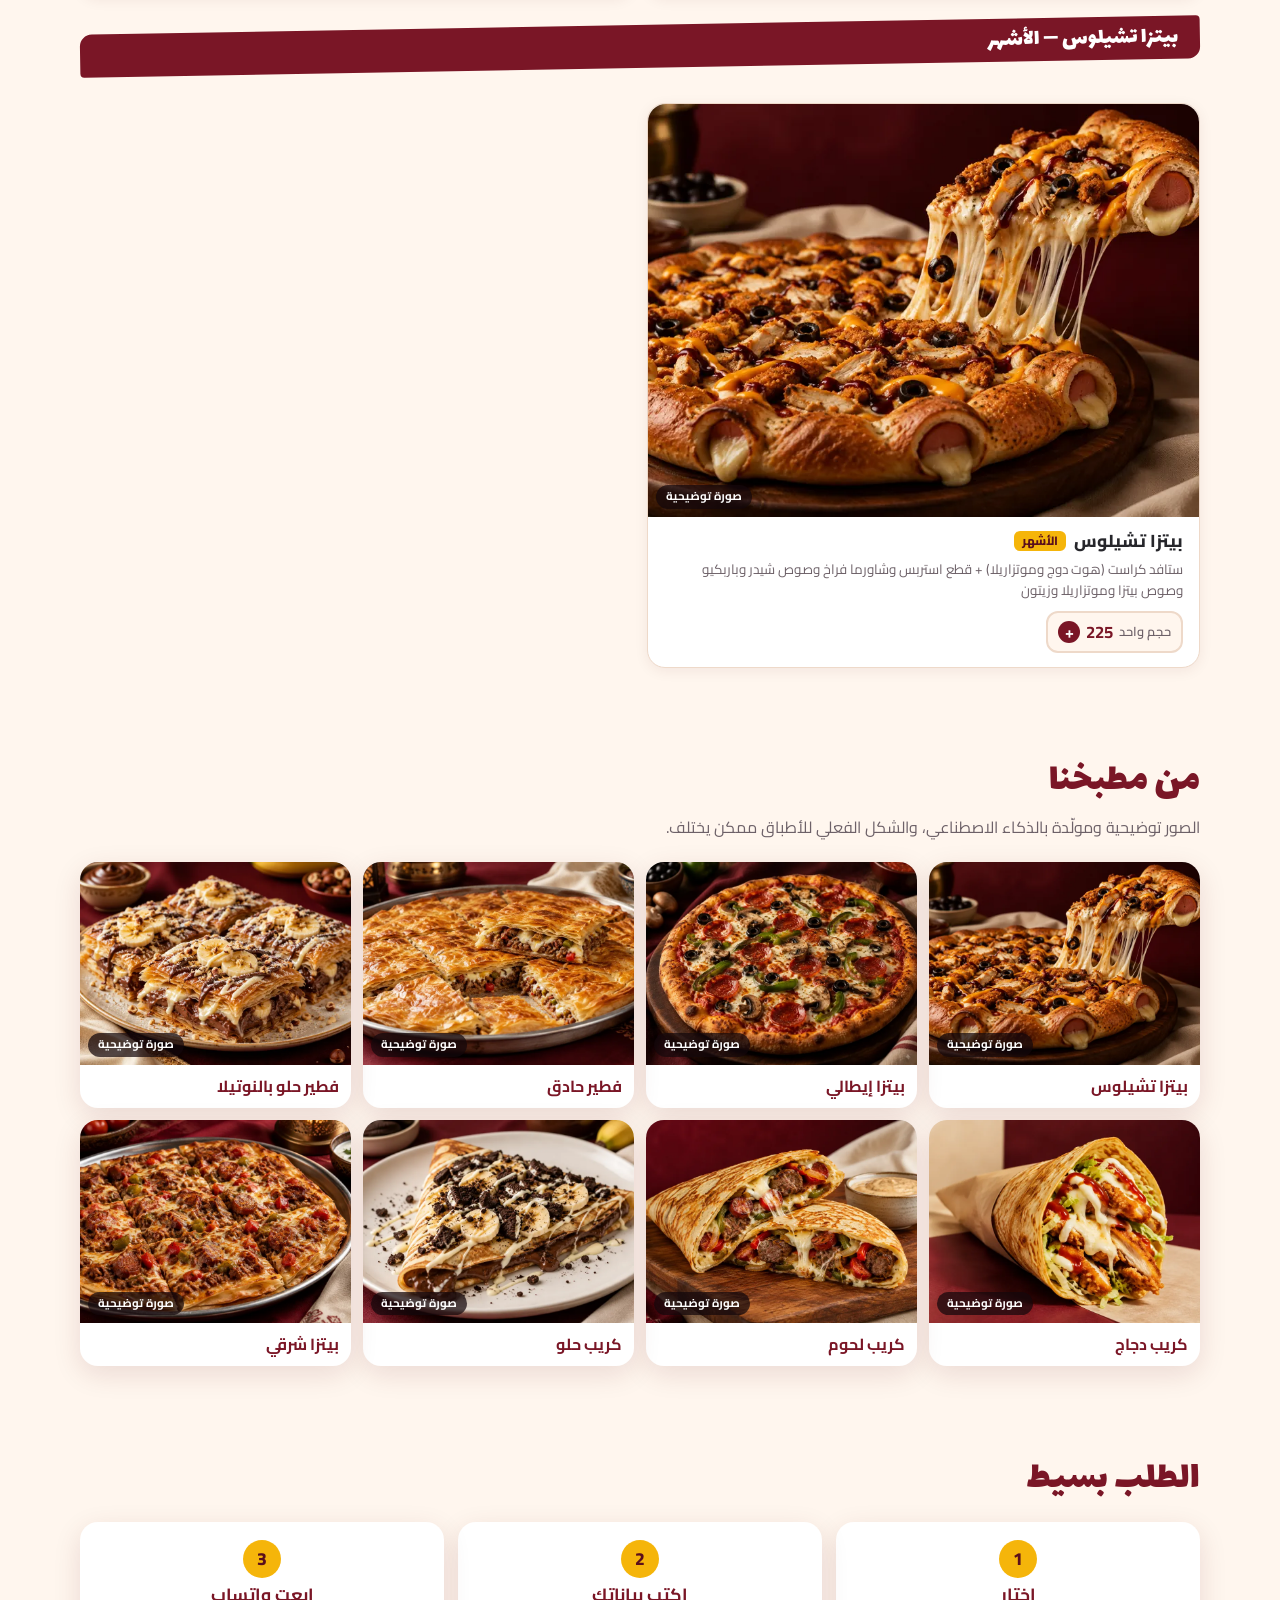
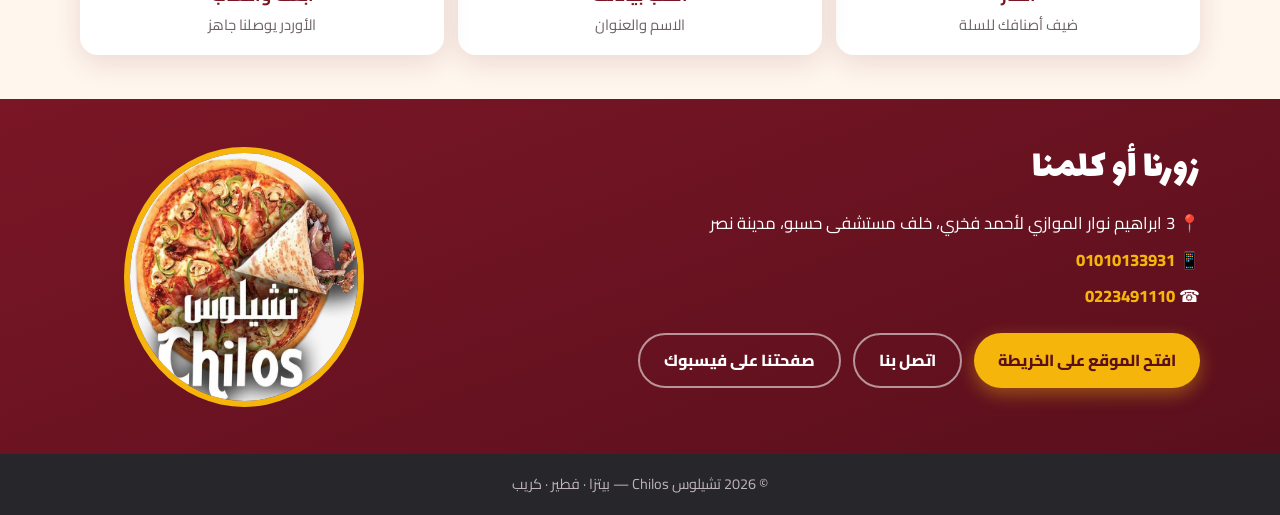
==== commit dca91b32: "Add AI-generated illustrative dish photos (labelled), category banners, gallery Co-Authored-By: Clau" ====
--- a/index.html
+++ b/index.html
@@ -20,7 +20,7 @@
   <link rel="preconnect" href="https://fonts.googleapis.com">
   <link rel="preconnect" href="https://fonts.gstatic.com" crossorigin>
   <link href="https://fonts.googleapis.com/css2?family=Cairo:wght@400;600;700;800&family=Lalezar&display=swap" rel="stylesheet">
-  <link rel="stylesheet" href="style.css?v=2">
+  <link rel="stylesheet" href="style.css?v=3">
   <script type="application/ld+json">
   {"@context":"https://schema.org","@type":"Restaurant","name":"تشيلوس Chilos","image":"https://graphicdesiner04-ctrl.github.io/chilos/assets/og.jpg","url":"https://graphicdesiner04-ctrl.github.io/chilos/","telephone":"+201010133931","servesCuisine":["Pizza","Crepes","Fatayer"],"address":{"@type":"PostalAddress","streetAddress":"3 ابراهيم نوار الموازي لأحمد فخري، خلف مستشفى حسبو","addressLocality":"مدينة نصر","addressCountry":"EG"},"sameAs":["https://www.facebook.com/share/19jNU9M4CX/"]}
   </script>
@@ -121,6 +121,7 @@
   <!-- GALLERY (يظهر تلقائيًا لما تتضاف صور في GALLERY داخل menu.js) -->
   <section class="section wrap" id="gallery" aria-labelledby="h-gal" hidden>
     <h2 id="h-gal" class="h2">من مطبخنا</h2>
+    <p class="sub" id="galleryNote" hidden>الصور توضيحية ومولّدة بالذكاء الاصطناعي، والشكل الفعلي للأطباق ممكن يختلف.</p>
     <div class="gallery" id="galleryGrid"></div>
   </section>
 
@@ -214,7 +215,7 @@
 
 <div class="toast" id="toast" role="status" aria-live="polite"></div>
 
-<script src="menu.js?v=2"></script>
-<script src="app.js?v=2"></script>
+<script src="menu.js?v=3"></script>
+<script src="app.js?v=3"></script>
 </body>
 </html>
--- a/style.css
+++ b/style.css
@@ -213,6 +213,16 @@
 /* a11y + photos */
 .skip{position:absolute;inset-inline-start:12px;top:-60px;z-index:100;background:var(--gold);color:var(--maroon-d);font-weight:800;padding:10px 18px;border-radius:0 0 12px 12px;transition:top .15s}
 .skip:focus{top:0}
-.item__img{width:calc(100% + 32px);margin:-14px -16px 6px;aspect-ratio:4/3;object-fit:cover;border-radius:var(--radius) var(--radius) 0 0;background:var(--cream-2)}
-.gallery{display:grid;grid-template-columns:repeat(auto-fill,minmax(200px,1fr));gap:12px}
-.gallery img{width:100%;aspect-ratio:4/3;object-fit:cover;border-radius:var(--radius);box-shadow:var(--shadow);background:var(--cream-2)}
+.ph{position:relative;display:block;overflow:hidden;background:var(--cream-2)}
+.ph img{width:100%;height:100%;object-fit:cover}
+.ph--ai::after{content:"صورة توضيحية";position:absolute;bottom:8px;inset-inline-end:8px;background:rgba(20,8,12,.72);color:#fff;font-size:.72rem;font-weight:700;padding:2px 10px;border-radius:999px;pointer-events:none}
+.item__img{margin:-14px -16px 6px;aspect-ratio:4/3;border-radius:var(--radius) var(--radius) 0 0}
+.banner{aspect-ratio:16/7;max-height:220px;width:100%;border-radius:var(--radius);margin-bottom:12px;box-shadow:var(--shadow)}
+.sig__img{aspect-ratio:4/3;border-radius:12px;margin-bottom:4px}
+.cat--photo{padding:0 0 14px;overflow:hidden}
+.cat__img{width:100%;aspect-ratio:4/3;margin-bottom:8px}
+.cat--photo>span:not(.ph){display:none}
+.gallery{display:grid;grid-template-columns:repeat(auto-fill,minmax(220px,1fr));gap:12px}
+.gallery figure{margin:0;border-radius:var(--radius);overflow:hidden;box-shadow:var(--shadow);background:var(--card)}
+.gallery .ph{aspect-ratio:4/3}
+.gallery figcaption{padding:8px 12px;font-weight:700;color:var(--maroon)}
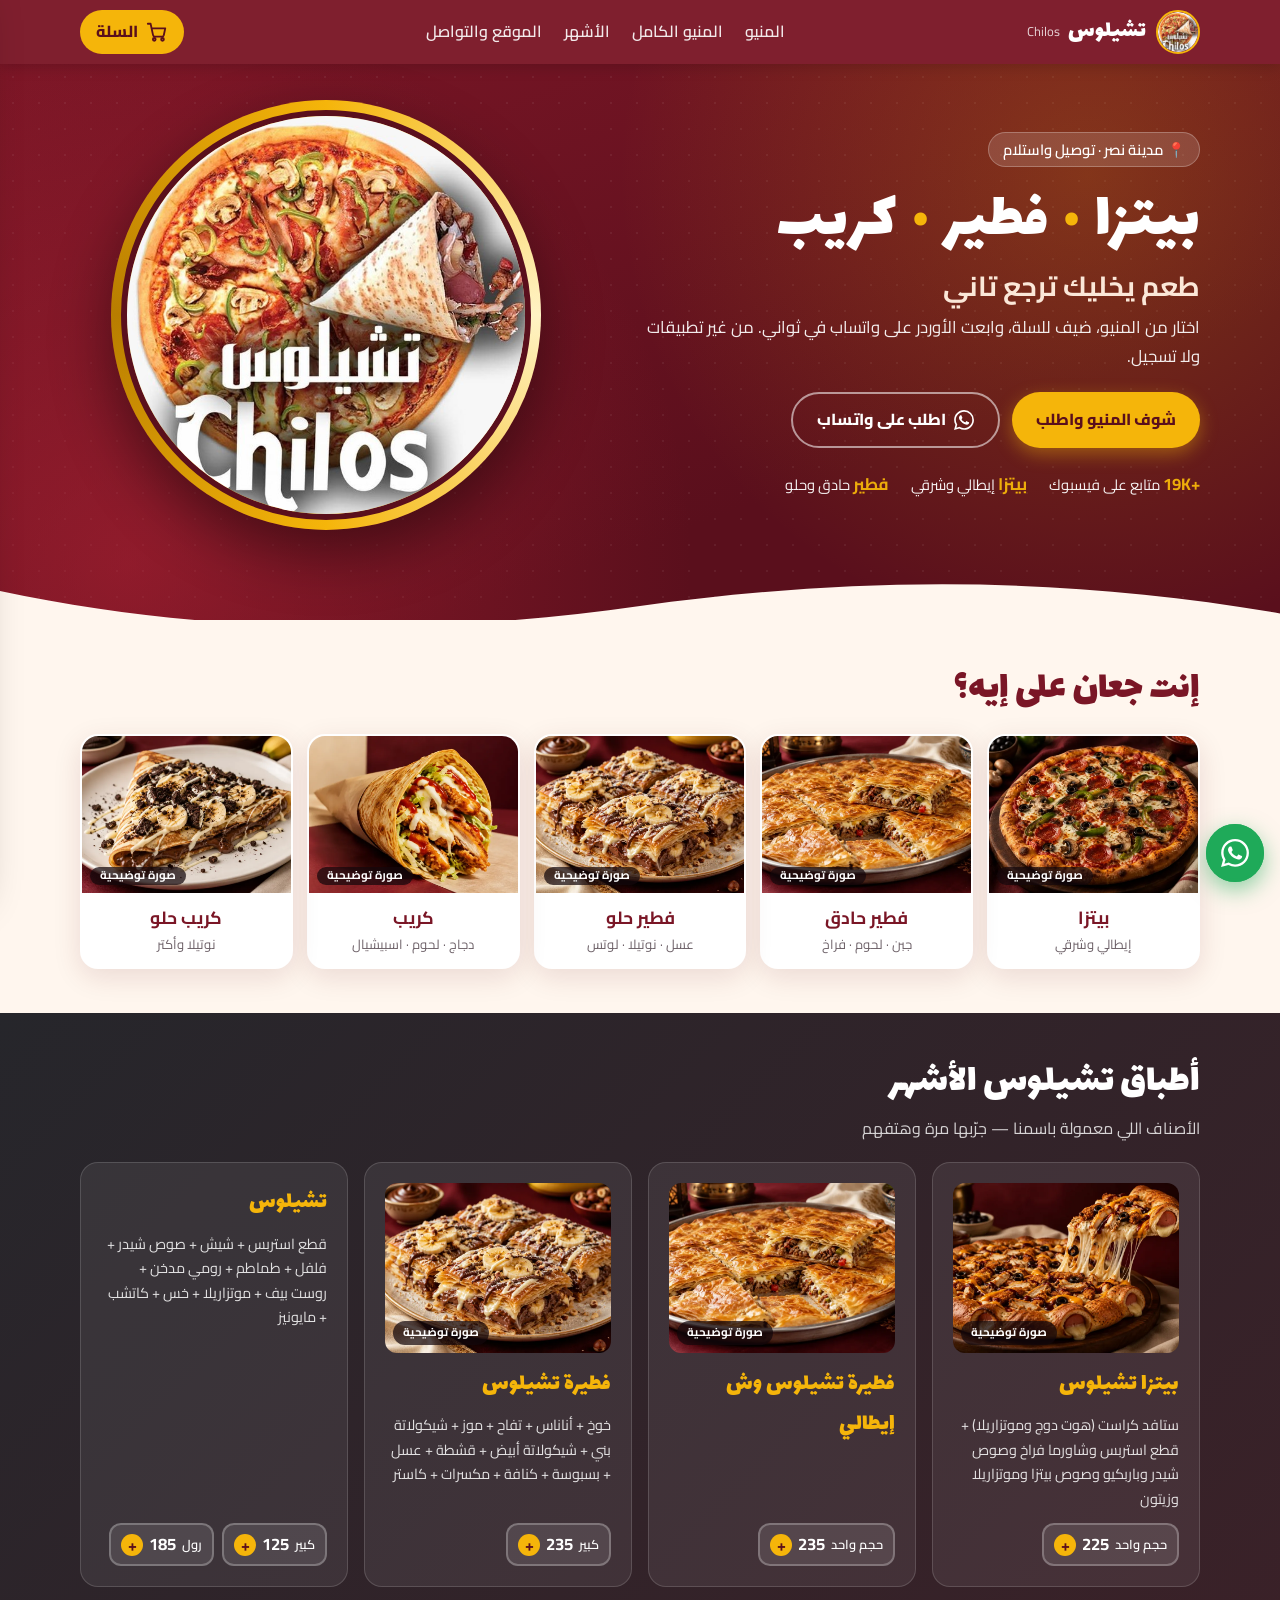
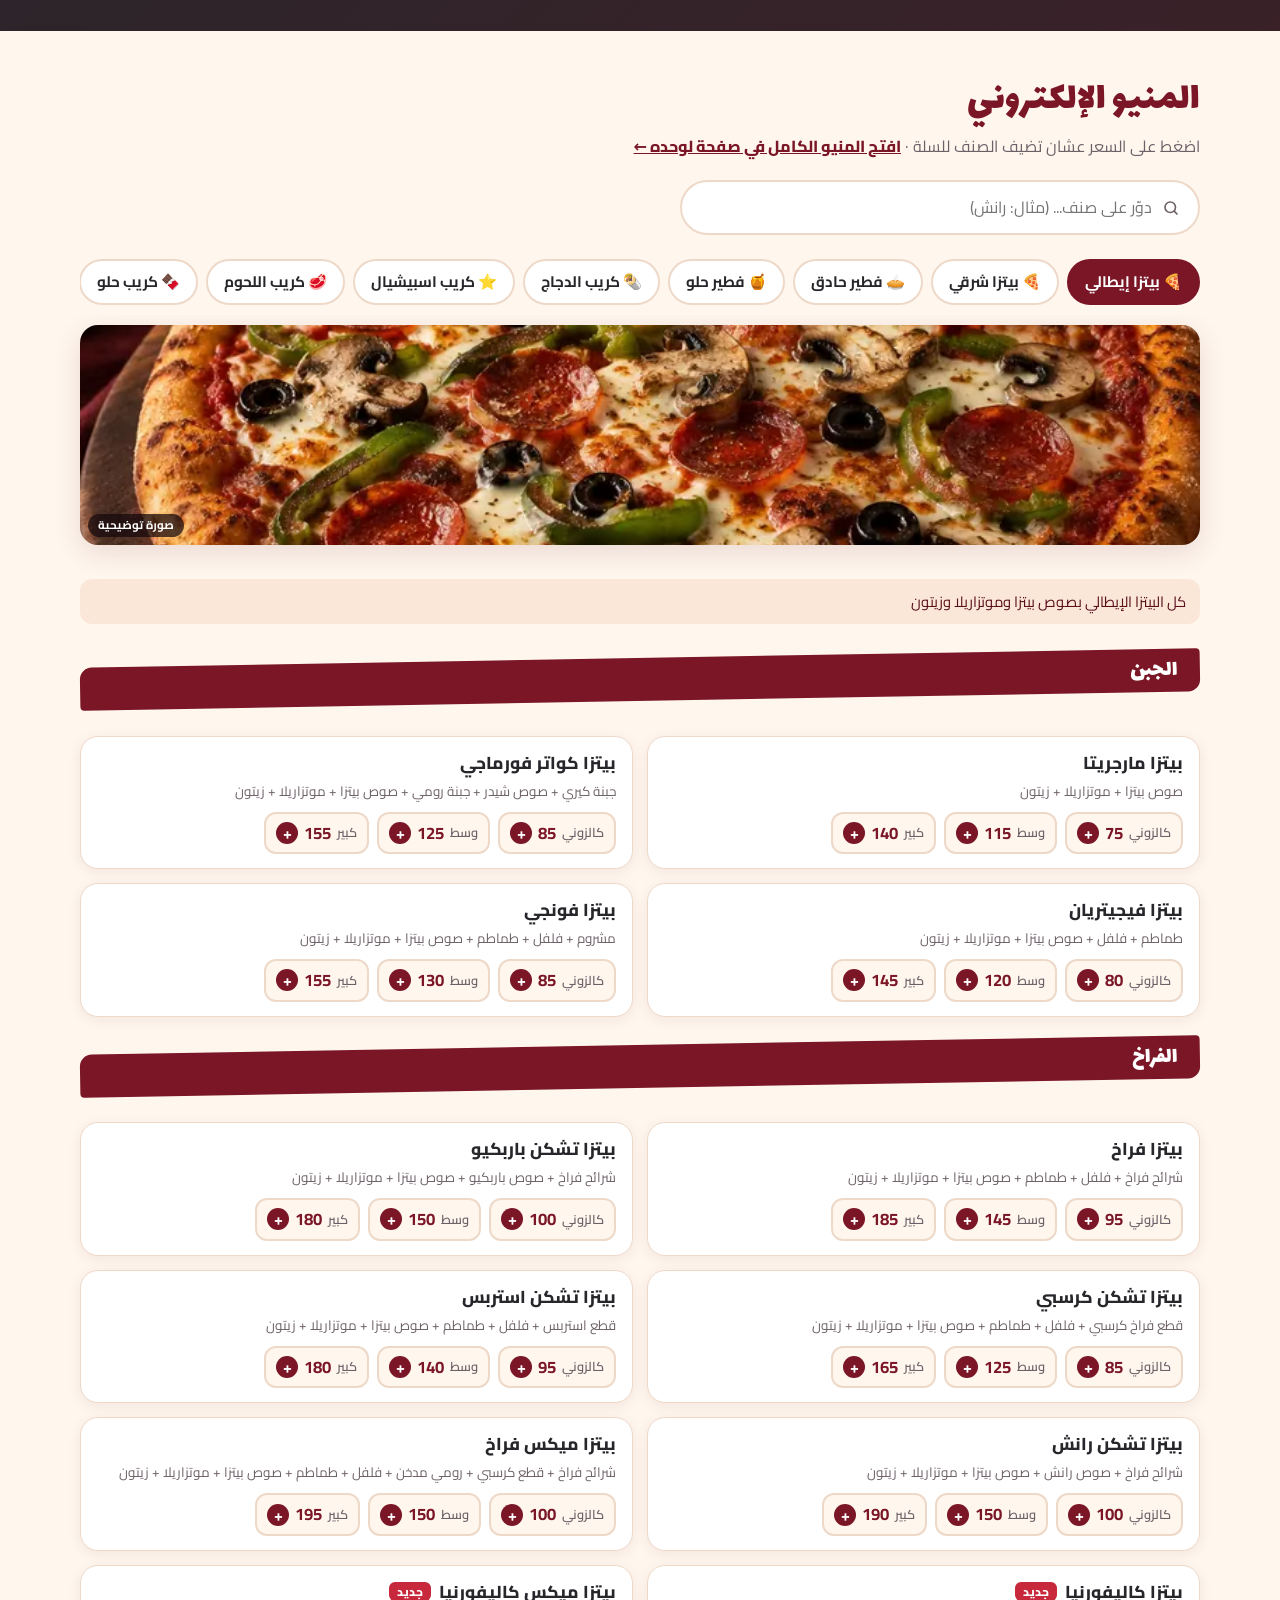
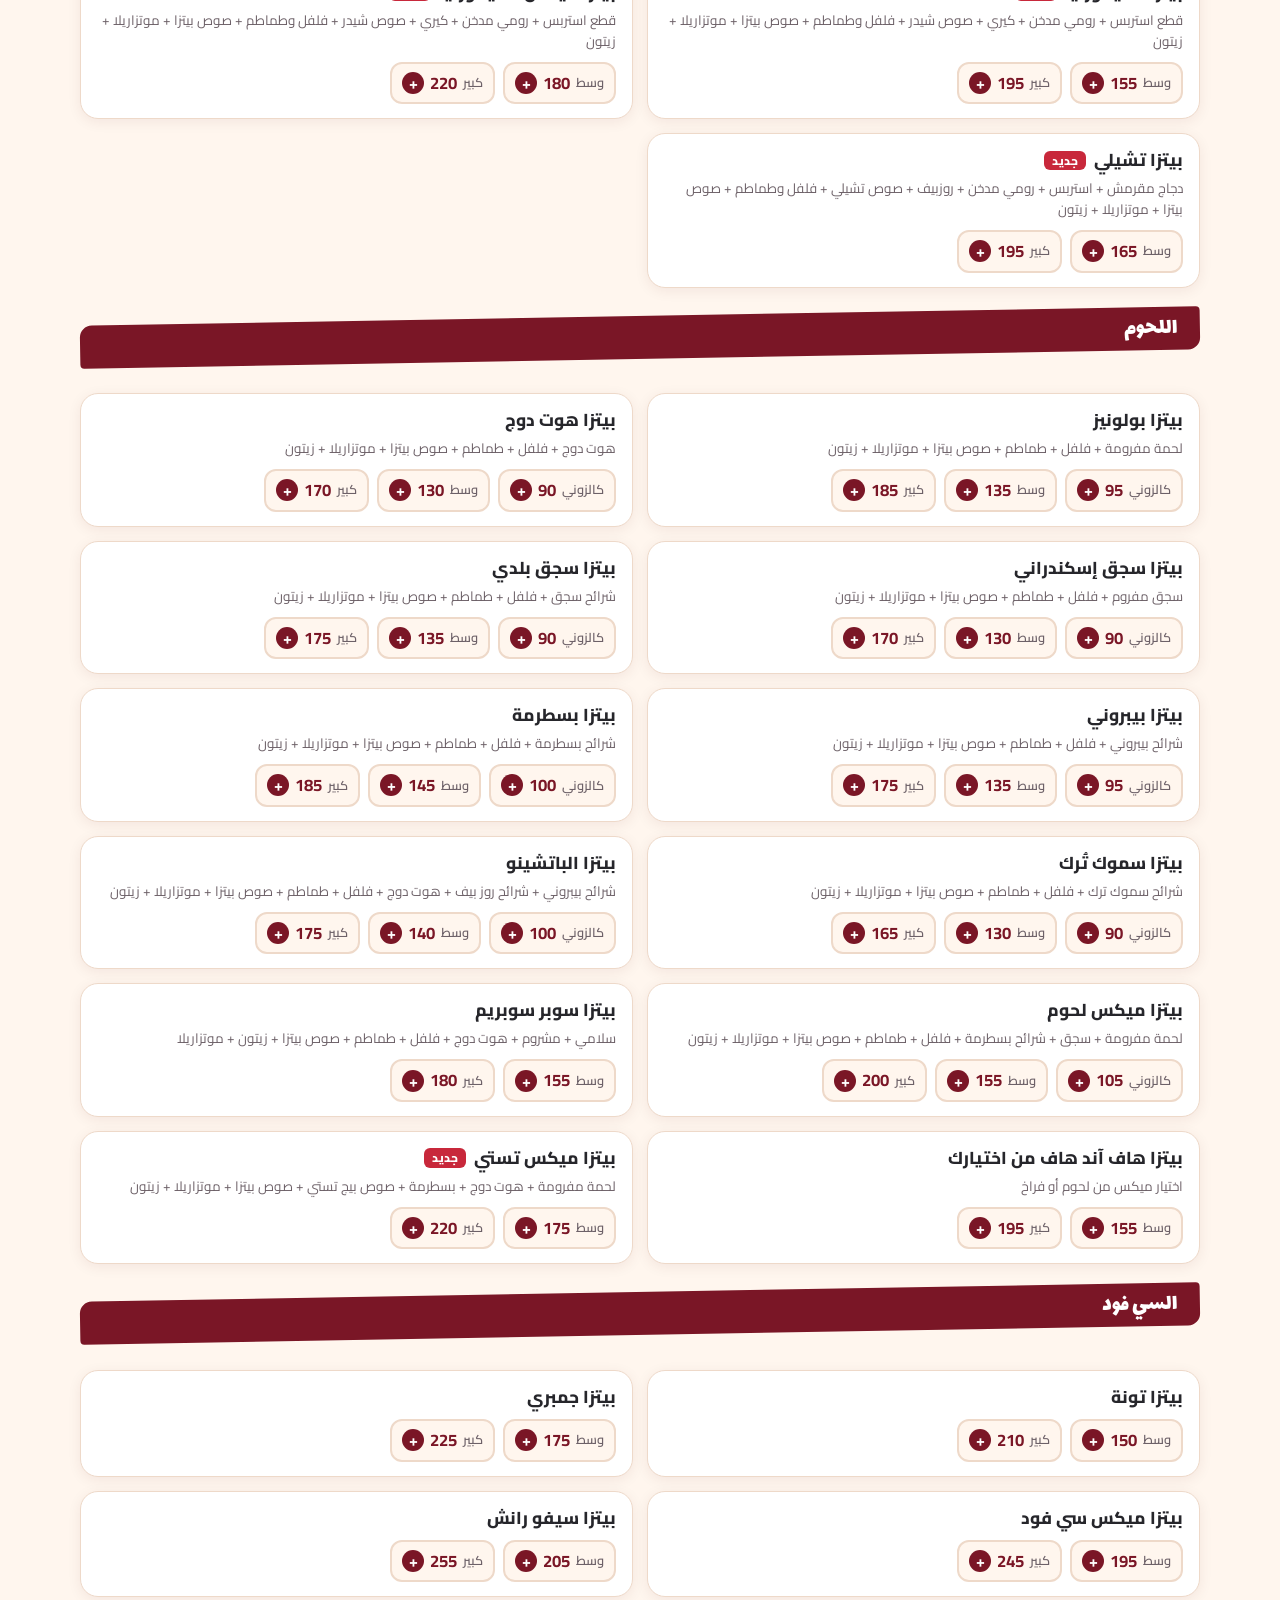
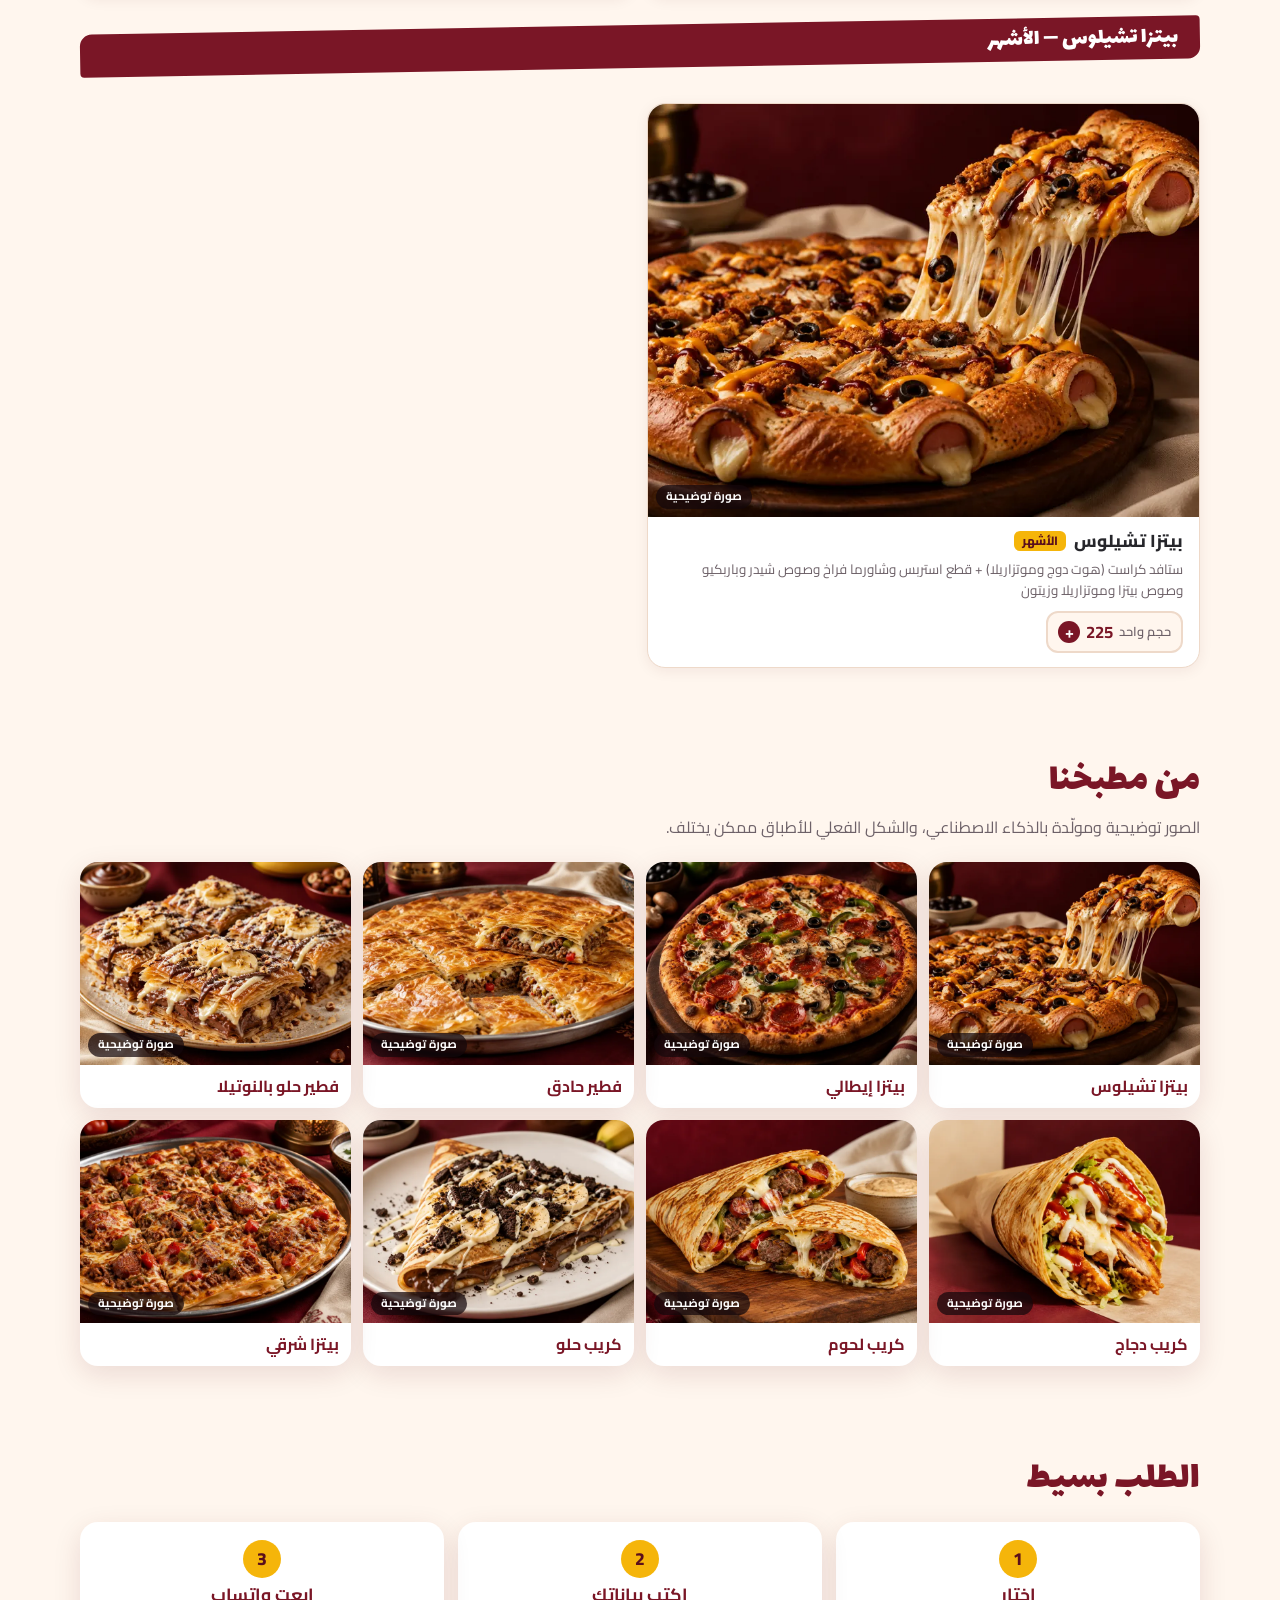
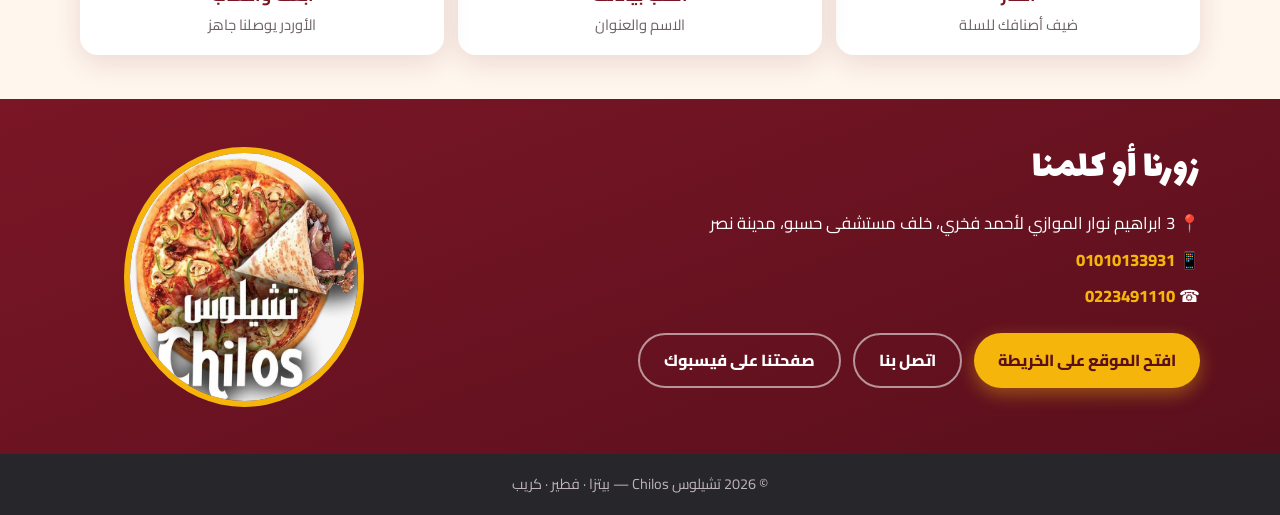
==== commit c6d7ff09: "Add standalone QR e-menu page, printable A3 menu and A6 QR card; shared app.js now page-agnostic Co-" ====
--- a/index.html
+++ b/index.html
@@ -20,7 +20,7 @@
   <link rel="preconnect" href="https://fonts.googleapis.com">
   <link rel="preconnect" href="https://fonts.gstatic.com" crossorigin>
   <link href="https://fonts.googleapis.com/css2?family=Cairo:wght@400;600;700;800&family=Lalezar&display=swap" rel="stylesheet">
-  <link rel="stylesheet" href="style.css?v=3">
+  <link rel="stylesheet" href="style.css?v=4">
   <script type="application/ld+json">
   {"@context":"https://schema.org","@type":"Restaurant","name":"تشيلوس Chilos","image":"https://graphicdesiner04-ctrl.github.io/chilos/assets/og.jpg","url":"https://graphicdesiner04-ctrl.github.io/chilos/","telephone":"+201010133931","servesCuisine":["Pizza","Crepes","Fatayer"],"address":{"@type":"PostalAddress","streetAddress":"3 ابراهيم نوار الموازي لأحمد فخري، خلف مستشفى حسبو","addressLocality":"مدينة نصر","addressCountry":"EG"},"sameAs":["https://www.facebook.com/share/19jNU9M4CX/"]}
   </script>
@@ -37,6 +37,7 @@
     </a>
     <nav class="nav" aria-label="التنقل">
       <a href="#menu">المنيو</a>
+      <a href="menu.html">المنيو الكامل</a>
       <a href="#signature">الأشهر</a>
       <a href="#contact">الموقع والتواصل</a>
     </nav>
@@ -105,7 +106,7 @@
   <section class="section" id="menu">
     <div class="wrap">
       <h2 class="h2">المنيو الإلكتروني</h2>
-      <p class="sub">اضغط على السعر عشان تضيف الصنف للسلة</p>
+      <p class="sub">اضغط على السعر عشان تضيف الصنف للسلة · <a class="ulink" href="menu.html">افتح المنيو الكامل في صفحة لوحده ←</a></p>
 
       <div class="tools">
         <label class="search">
@@ -215,7 +216,7 @@
 
 <div class="toast" id="toast" role="status" aria-live="polite"></div>
 
-<script src="menu.js?v=3"></script>
-<script src="app.js?v=3"></script>
+<script src="menu.js?v=4"></script>
+<script src="app.js?v=7"></script>
 </body>
 </html>
--- a/style.css
+++ b/style.css
@@ -226,3 +226,19 @@
 .gallery figure{margin:0;border-radius:var(--radius);overflow:hidden;box-shadow:var(--shadow);background:var(--card)}
 .gallery .ph{aspect-ratio:4/3}
 .gallery figcaption{padding:8px 12px;font-weight:700;color:var(--maroon)}
+
+/* e-menu page (menu.html) */
+.btn--sm{padding:8px 16px;font-size:.92rem;width:auto;box-shadow:none}
+.btn--line{border:2px solid rgba(255,255,255,.5);color:#fff}
+.btn--line:hover{background:rgba(255,255,255,.12)}
+.emhead{background:linear-gradient(160deg,var(--maroon),var(--maroon-d));color:#fff;padding:18px 0 16px;margin-bottom:14px}
+.emhead__in{display:flex;align-items:center;gap:14px}
+.emhead__in img{border-radius:50%;border:3px solid var(--gold);flex:none}
+.emhead h1{font-family:'Lalezar',serif;font-weight:400;font-size:1.9rem;line-height:1.2;margin:0}
+.emhead p{opacity:.9;font-size:.92rem}
+.emhead__cta{display:flex;flex-wrap:wrap;gap:8px;margin-top:12px}
+.emenu .menu{gap:8px}
+.msec{scroll-margin-top:124px;padding-bottom:18px}
+.msec__t{font-family:'Lalezar',serif;font-weight:400;font-size:1.7rem;color:var(--maroon);margin:10px 0 8px}
+.emfoot{color:var(--muted);font-size:.88rem;text-align:center;padding:10px 0 90px}
+.ulink{color:var(--maroon);font-weight:800;text-decoration:underline}
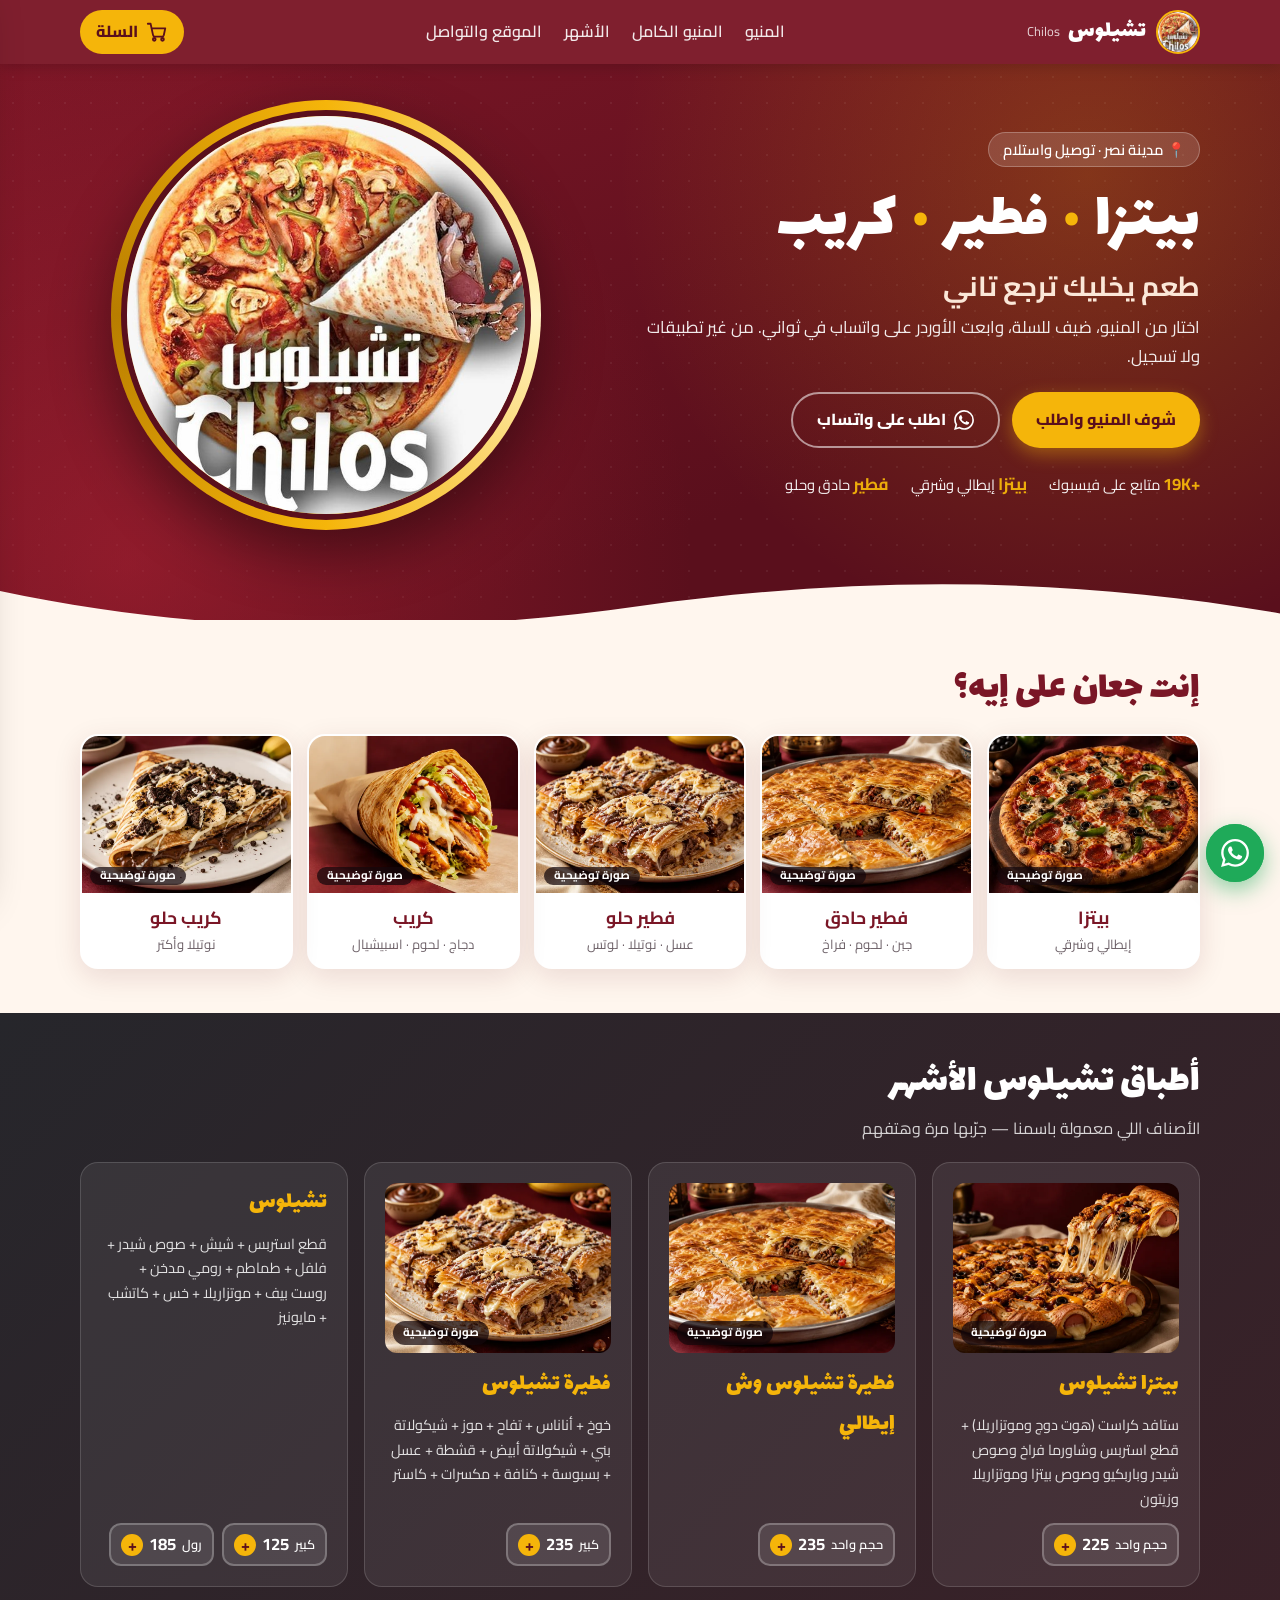
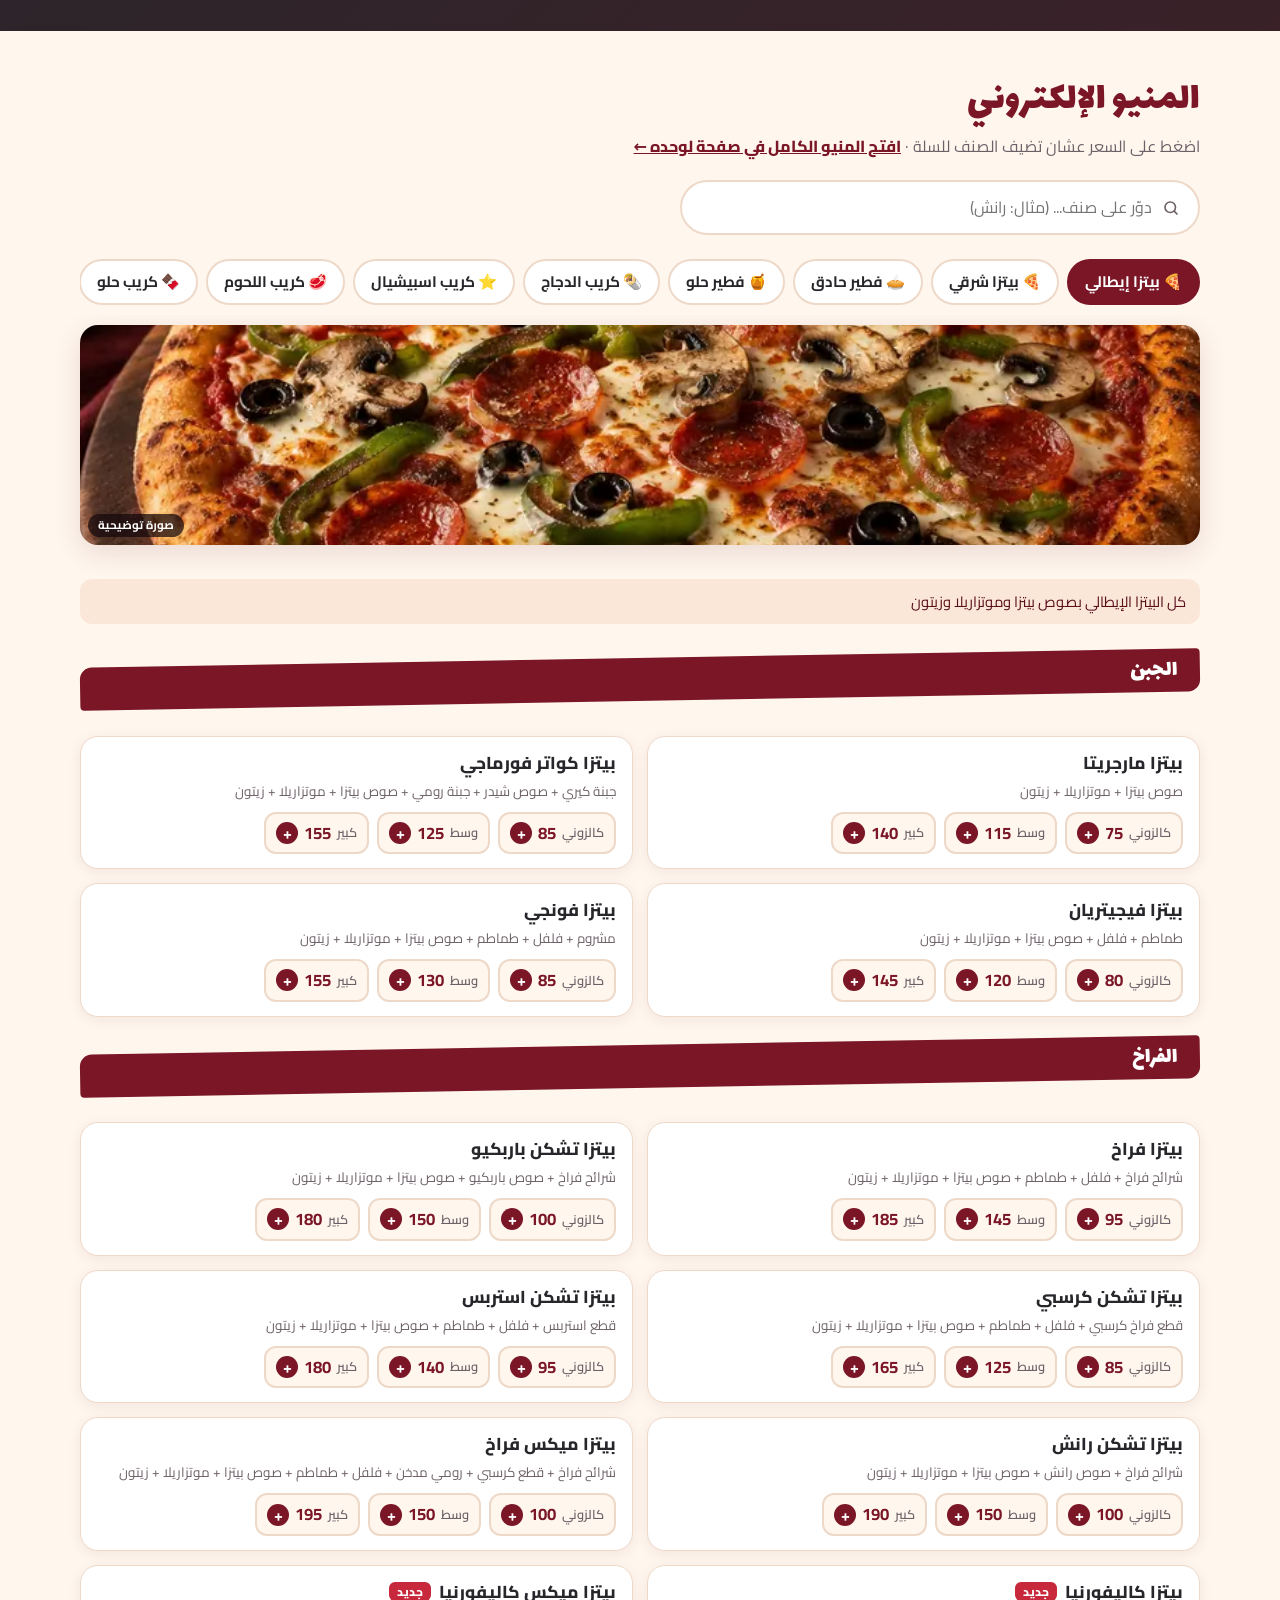
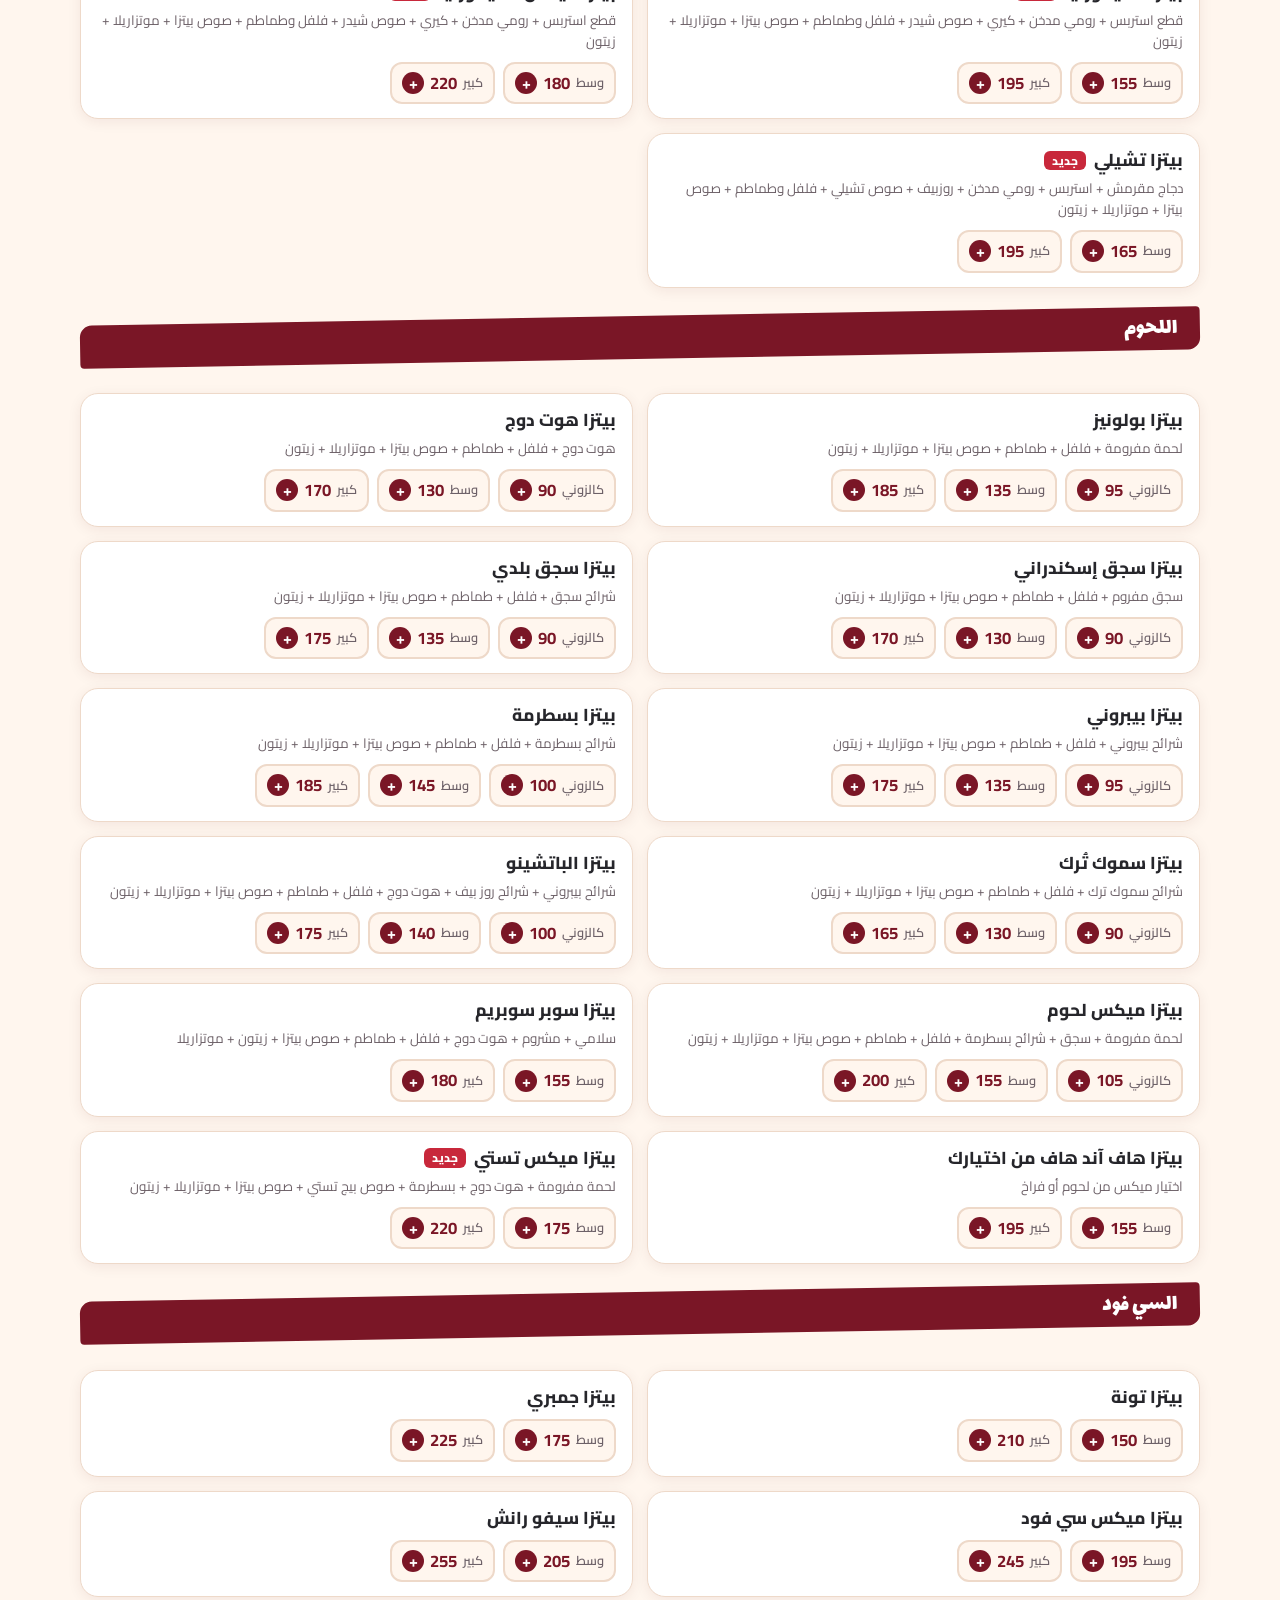
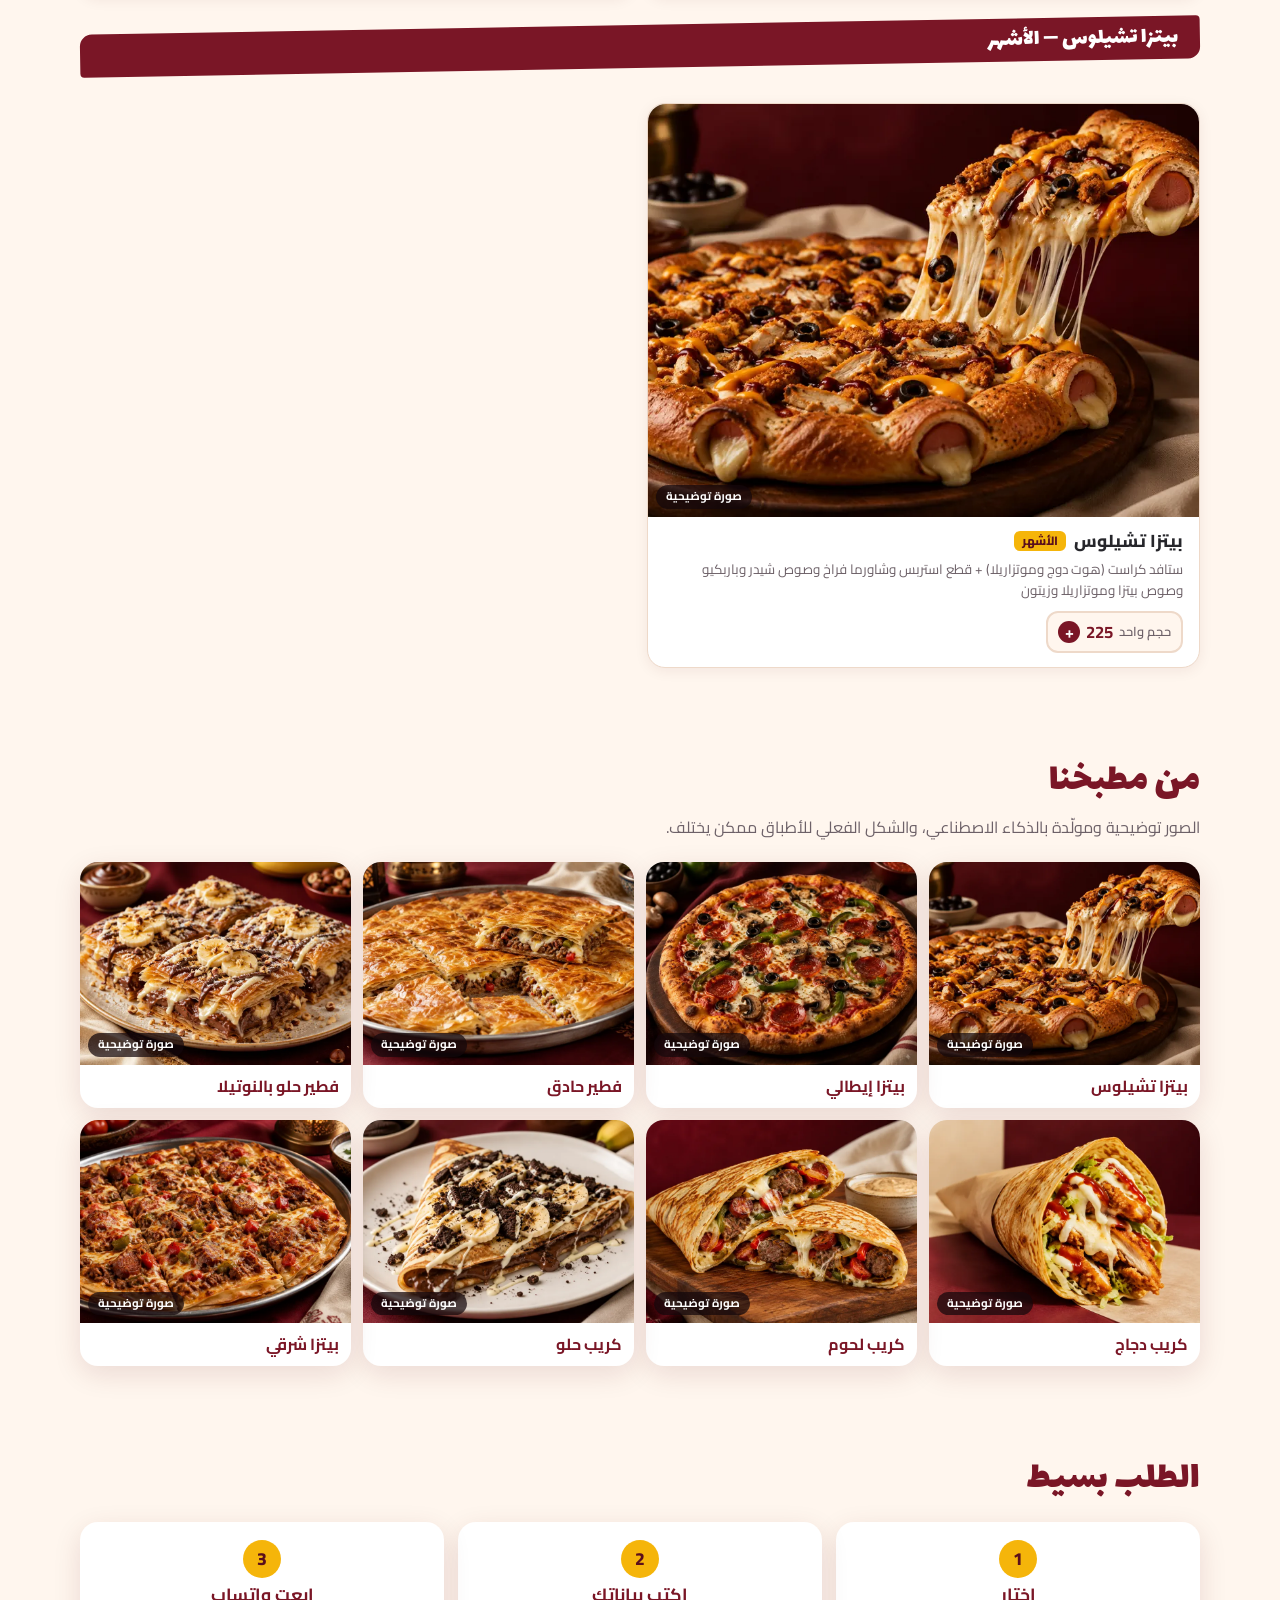
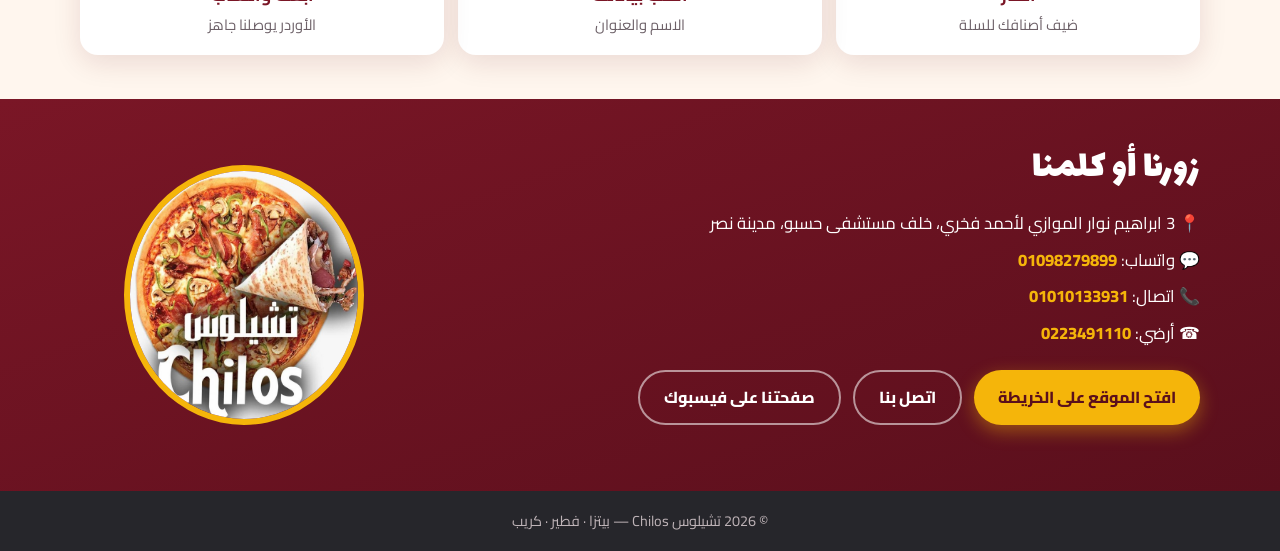
==== commit 4d6e29d1: "Use dedicated WhatsApp number 01098279899; 01010133931 is calls only Co-Authored-By: Claude Opus 5.5" ====
--- a/index.html
+++ b/index.html
@@ -143,8 +143,9 @@
         <h2 class="h2 h2--light">زورنا أو كلمنا</h2>
         <ul class="info">
           <li>📍 <span id="tAddr"></span></li>
-          <li>📱 <a id="tMobile" href="#"></a></li>
-          <li>☎️ <a id="tLand" href="#"></a></li>
+          <li>💬 واتساب: <a id="tWa" href="#" target="_blank" rel="noopener"></a></li>
+          <li>📞 اتصال: <a id="tMobile" href="#"></a></li>
+          <li>☎️ أرضي: <a id="tLand" href="#"></a></li>
         </ul>
         <div class="hero__cta">
           <a class="btn btn--gold" id="mapBtn" href="#" target="_blank" rel="noopener">افتح الموقع على الخريطة</a>
@@ -216,7 +217,7 @@
 
 <div class="toast" id="toast" role="status" aria-live="polite"></div>
 
-<script src="menu.js?v=4"></script>
-<script src="app.js?v=7"></script>
+<script src="menu.js?v=8"></script>
+<script src="app.js?v=8"></script>
 </body>
 </html>
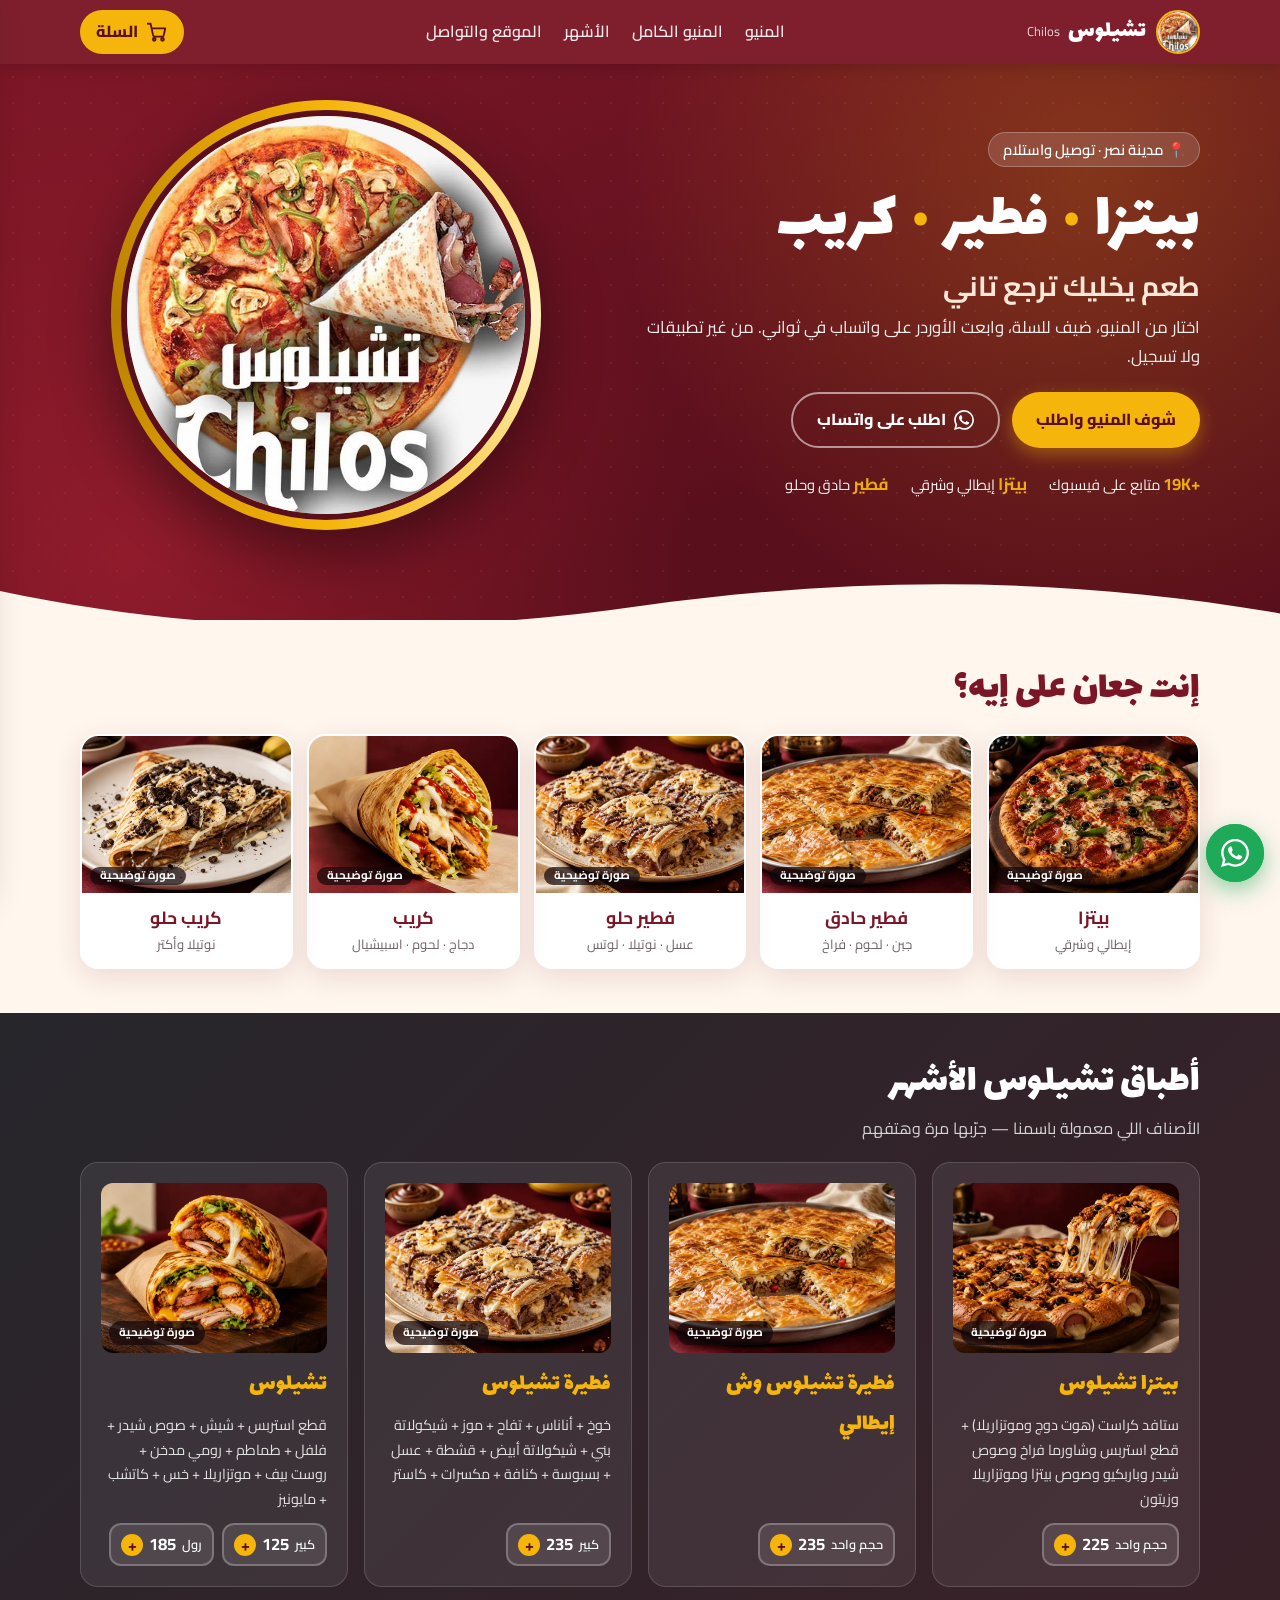
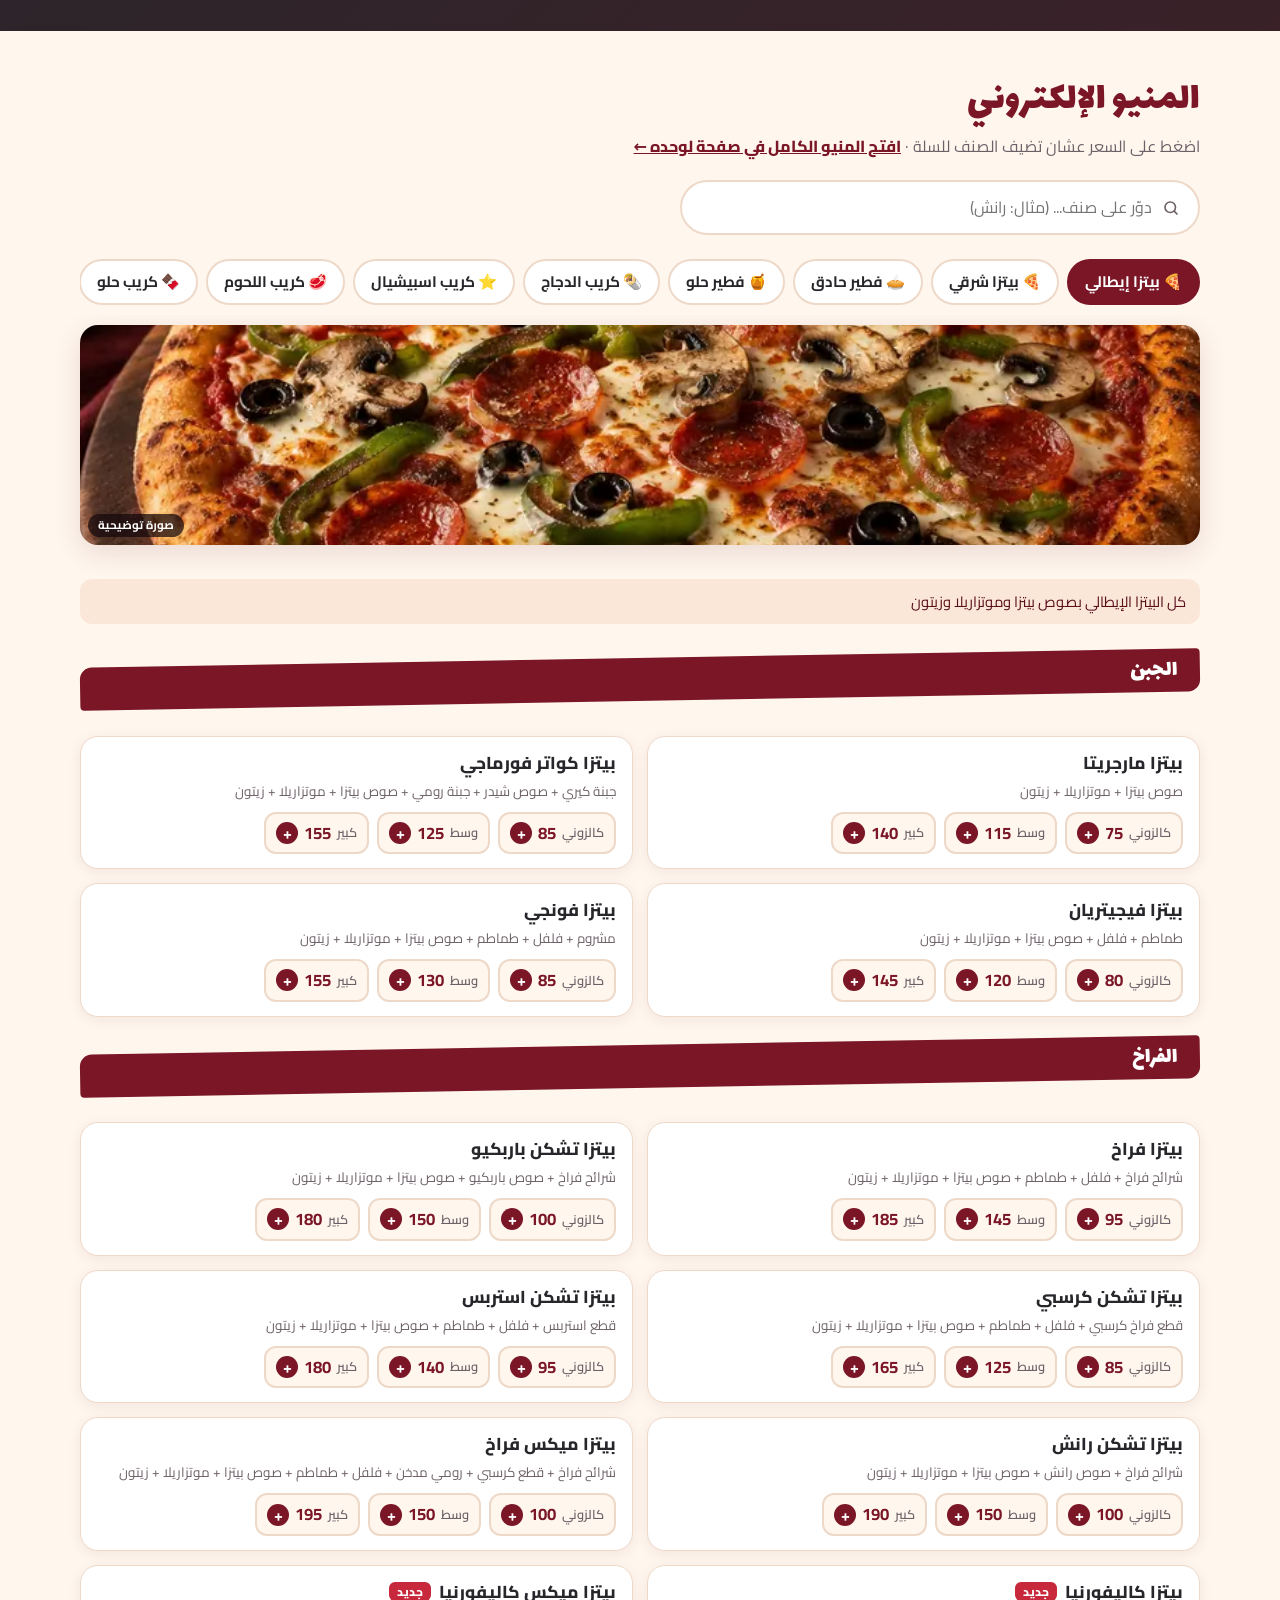
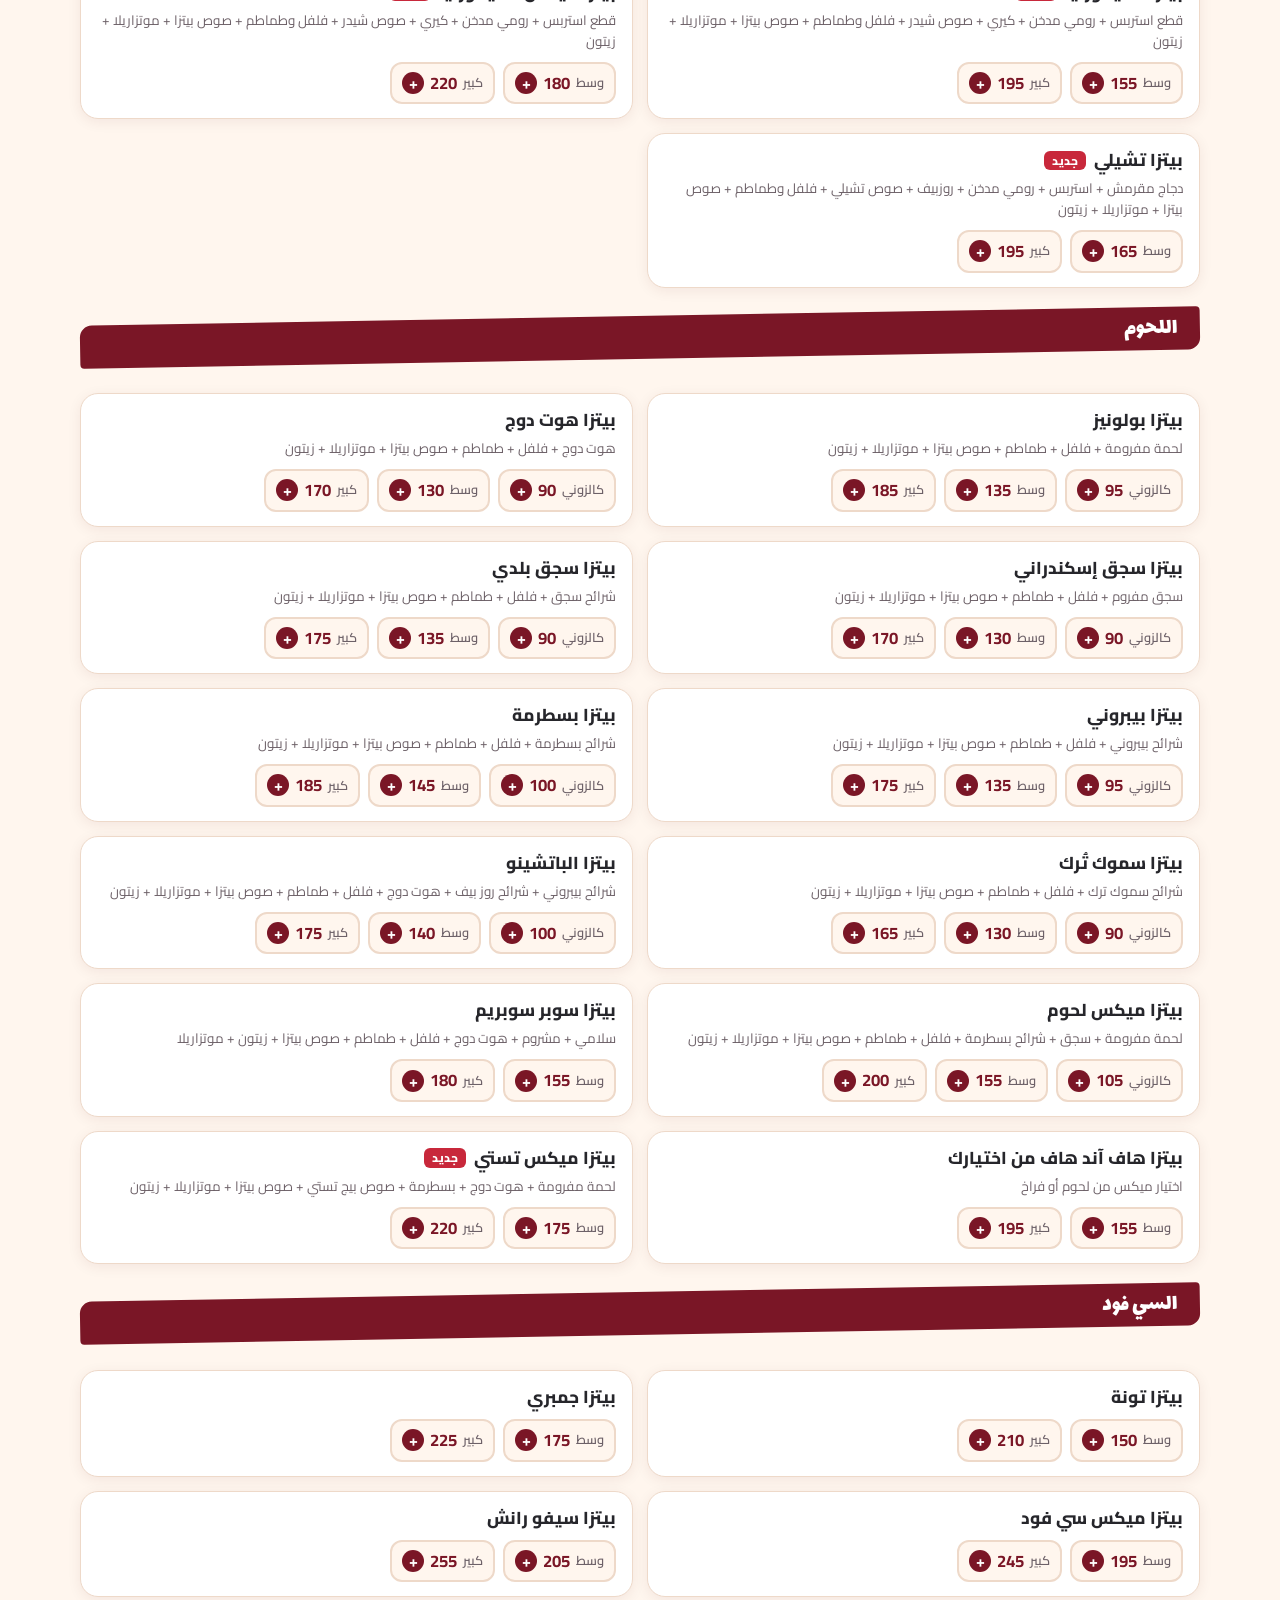
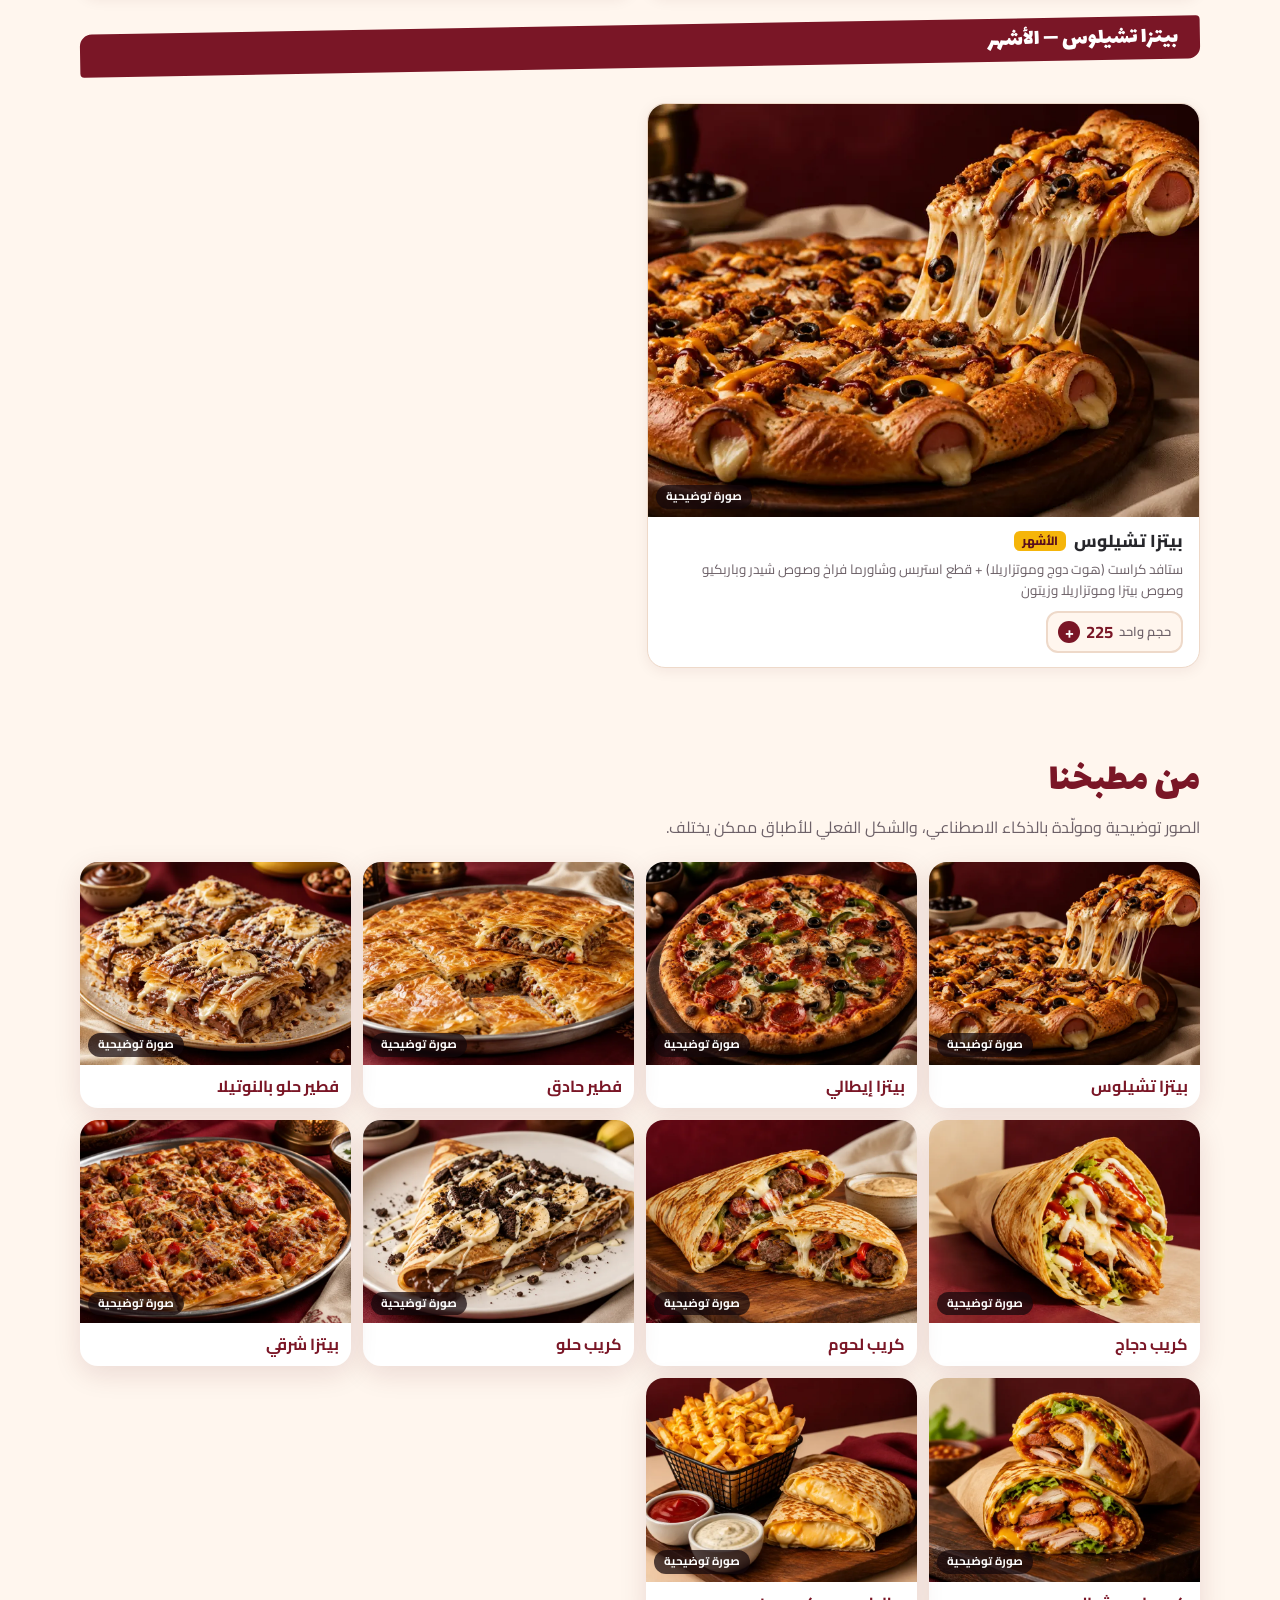
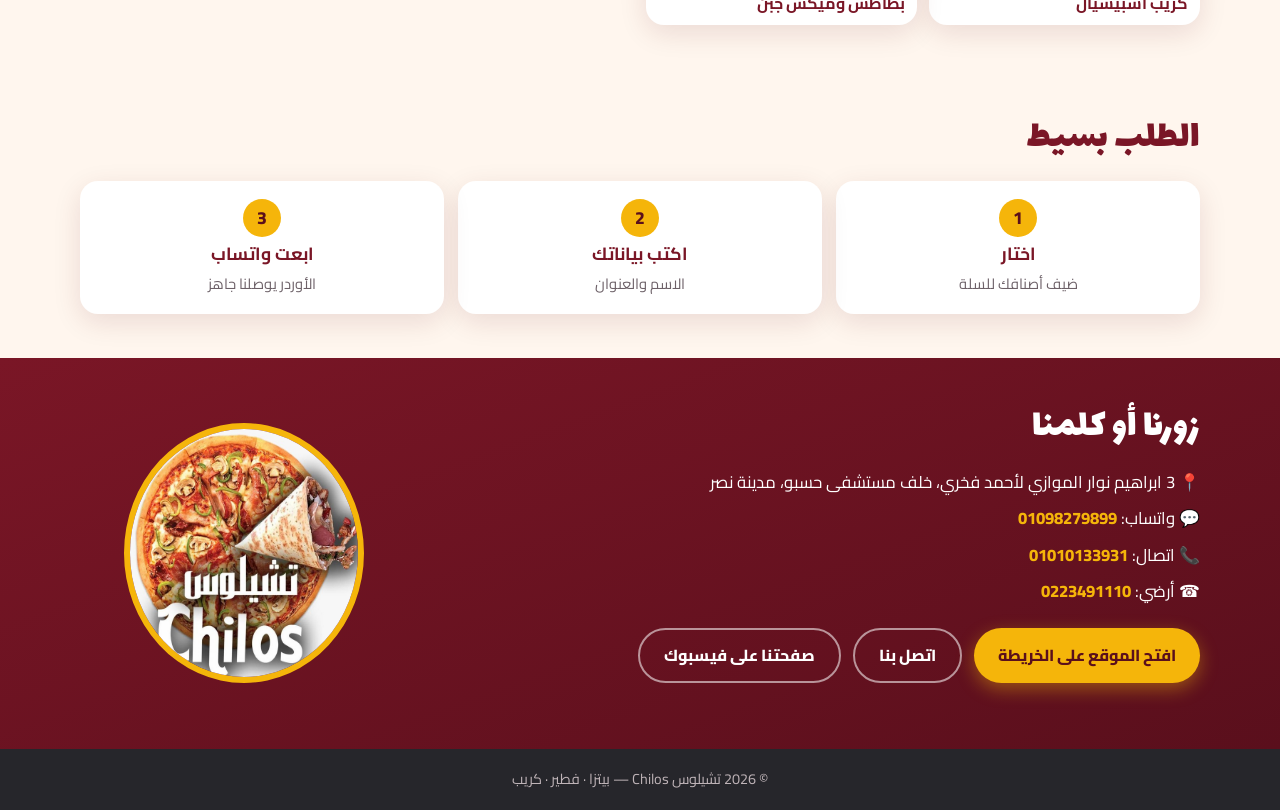
==== commit c2595b94: "Standalone view-only e-menu, site QR, redesigned A3 print menu (4 equal panels, photos, price capsul" ====
--- a/index.html
+++ b/index.html
@@ -20,7 +20,7 @@
   <link rel="preconnect" href="https://fonts.googleapis.com">
   <link rel="preconnect" href="https://fonts.gstatic.com" crossorigin>
   <link href="https://fonts.googleapis.com/css2?family=Cairo:wght@400;600;700;800&family=Lalezar&display=swap" rel="stylesheet">
-  <link rel="stylesheet" href="style.css?v=4">
+  <link rel="stylesheet" href="style.css?v=5">
   <script type="application/ld+json">
   {"@context":"https://schema.org","@type":"Restaurant","name":"تشيلوس Chilos","image":"https://graphicdesiner04-ctrl.github.io/chilos/assets/og.jpg","url":"https://graphicdesiner04-ctrl.github.io/chilos/","telephone":"+201010133931","servesCuisine":["Pizza","Crepes","Fatayer"],"address":{"@type":"PostalAddress","streetAddress":"3 ابراهيم نوار الموازي لأحمد فخري، خلف مستشفى حسبو","addressLocality":"مدينة نصر","addressCountry":"EG"},"sameAs":["https://www.facebook.com/share/19jNU9M4CX/"]}
   </script>
@@ -217,7 +217,7 @@
 
 <div class="toast" id="toast" role="status" aria-live="polite"></div>
 
-<script src="menu.js?v=8"></script>
-<script src="app.js?v=8"></script>
+<script src="menu.js?v=9"></script>
+<script src="app.js?v=9"></script>
 </body>
 </html>
--- a/style.css
+++ b/style.css
@@ -227,18 +227,4 @@
 .gallery .ph{aspect-ratio:4/3}
 .gallery figcaption{padding:8px 12px;font-weight:700;color:var(--maroon)}
 
-/* e-menu page (menu.html) */
-.btn--sm{padding:8px 16px;font-size:.92rem;width:auto;box-shadow:none}
-.btn--line{border:2px solid rgba(255,255,255,.5);color:#fff}
-.btn--line:hover{background:rgba(255,255,255,.12)}
-.emhead{background:linear-gradient(160deg,var(--maroon),var(--maroon-d));color:#fff;padding:18px 0 16px;margin-bottom:14px}
-.emhead__in{display:flex;align-items:center;gap:14px}
-.emhead__in img{border-radius:50%;border:3px solid var(--gold);flex:none}
-.emhead h1{font-family:'Lalezar',serif;font-weight:400;font-size:1.9rem;line-height:1.2;margin:0}
-.emhead p{opacity:.9;font-size:.92rem}
-.emhead__cta{display:flex;flex-wrap:wrap;gap:8px;margin-top:12px}
-.emenu .menu{gap:8px}
-.msec{scroll-margin-top:124px;padding-bottom:18px}
-.msec__t{font-family:'Lalezar',serif;font-weight:400;font-size:1.7rem;color:var(--maroon);margin:10px 0 8px}
-.emfoot{color:var(--muted);font-size:.88rem;text-align:center;padding:10px 0 90px}
 .ulink{color:var(--maroon);font-weight:800;text-decoration:underline}
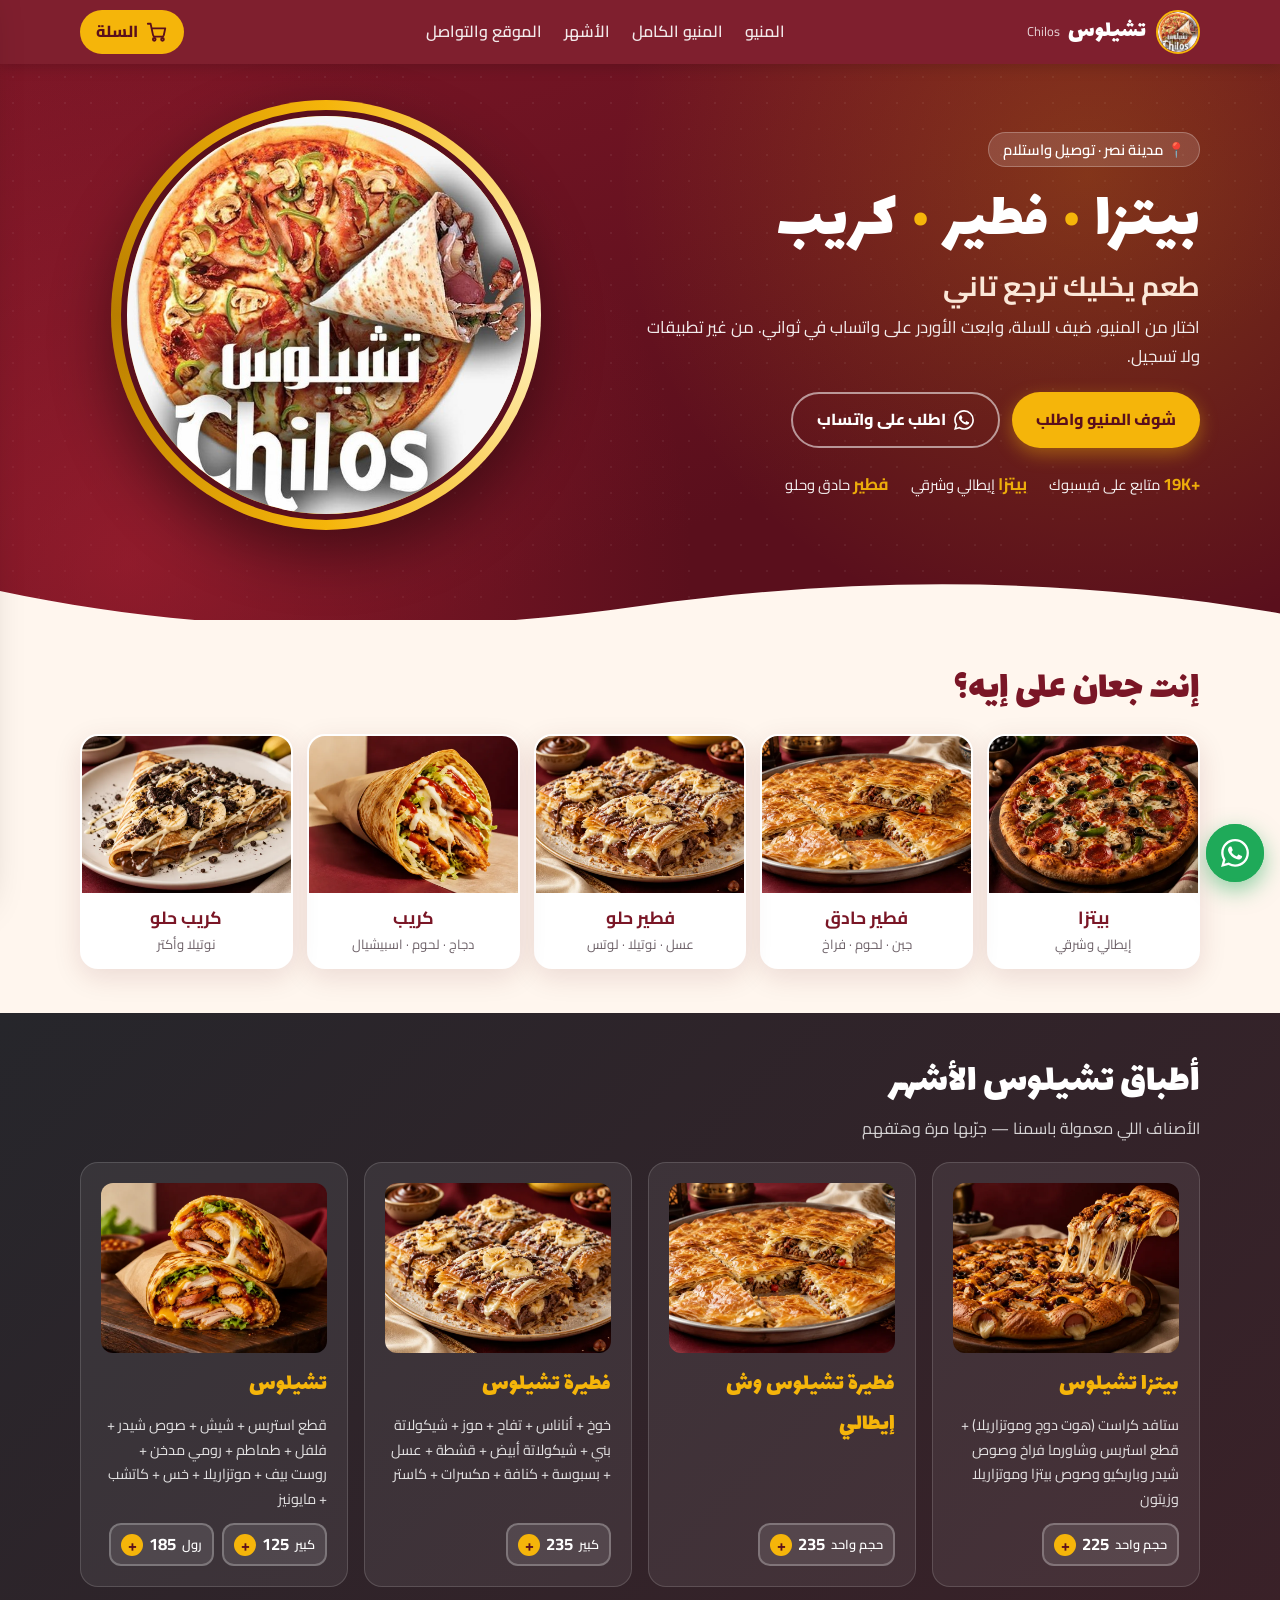
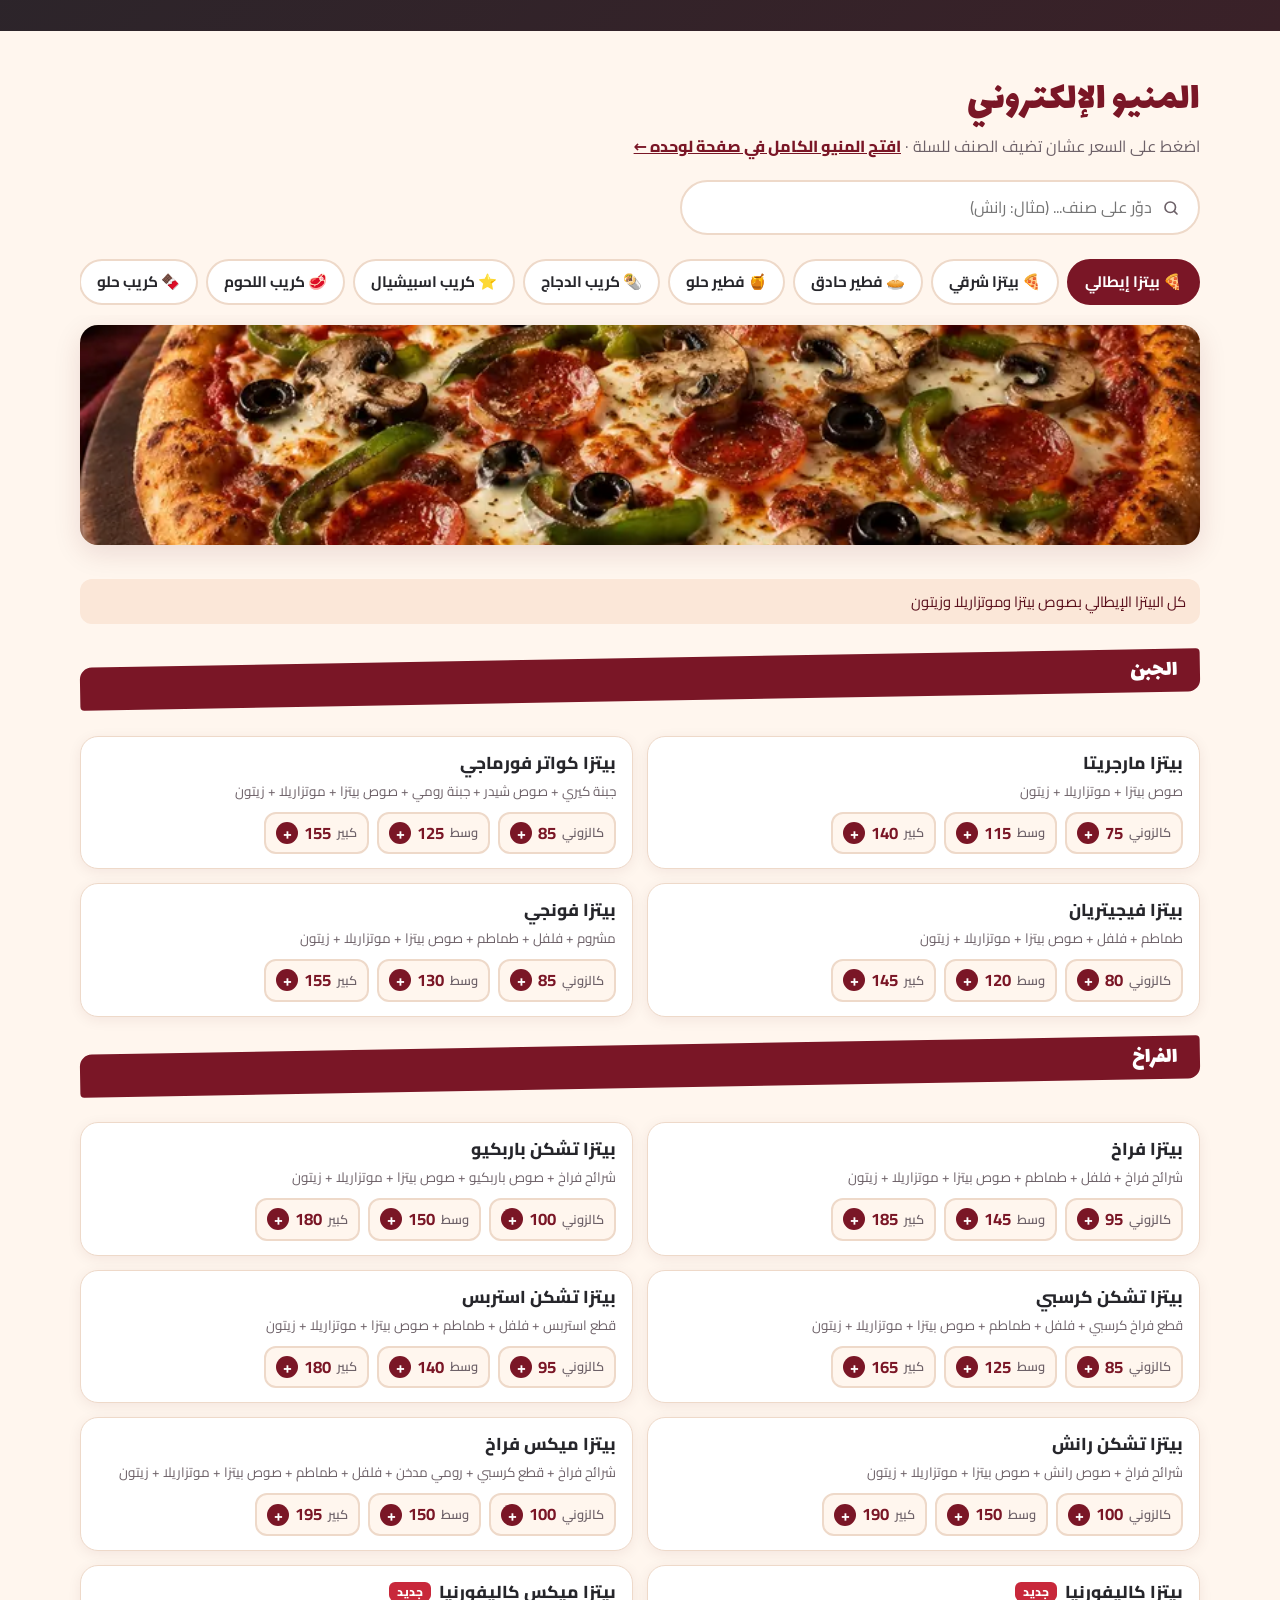
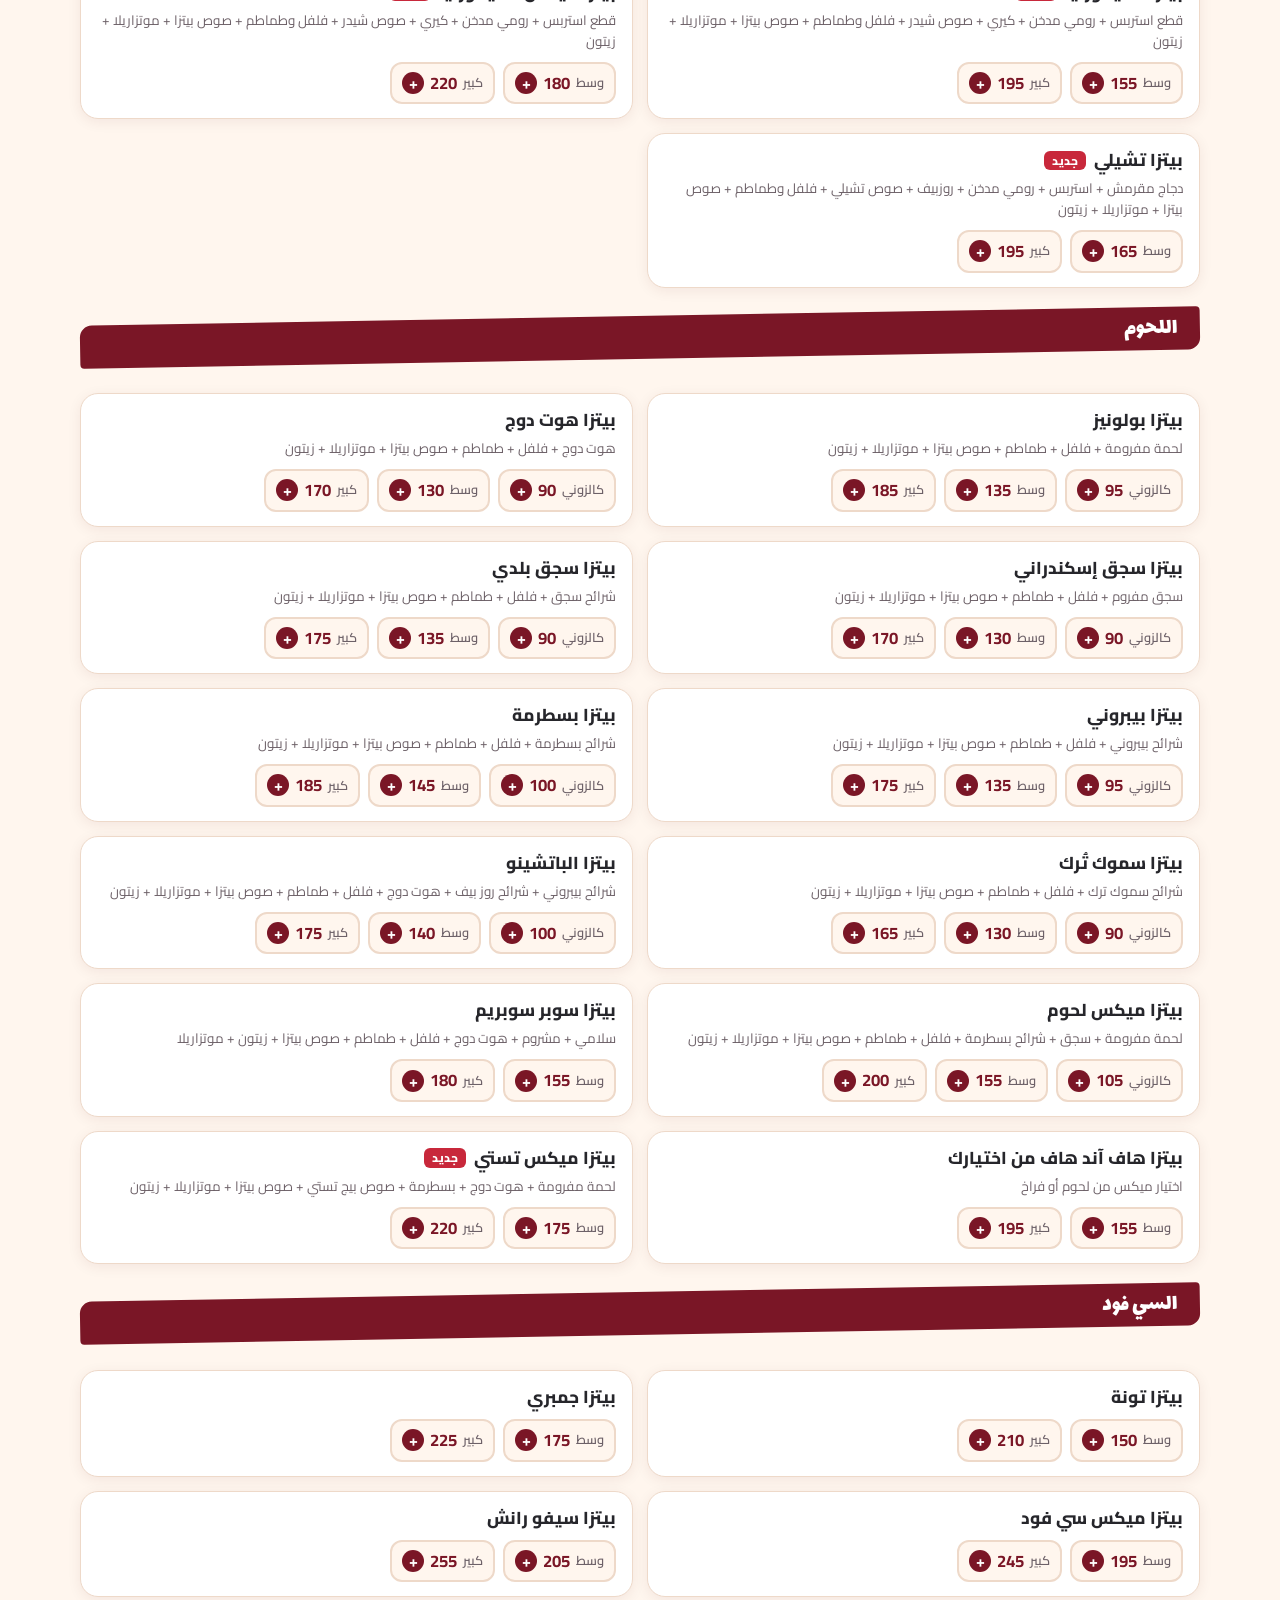
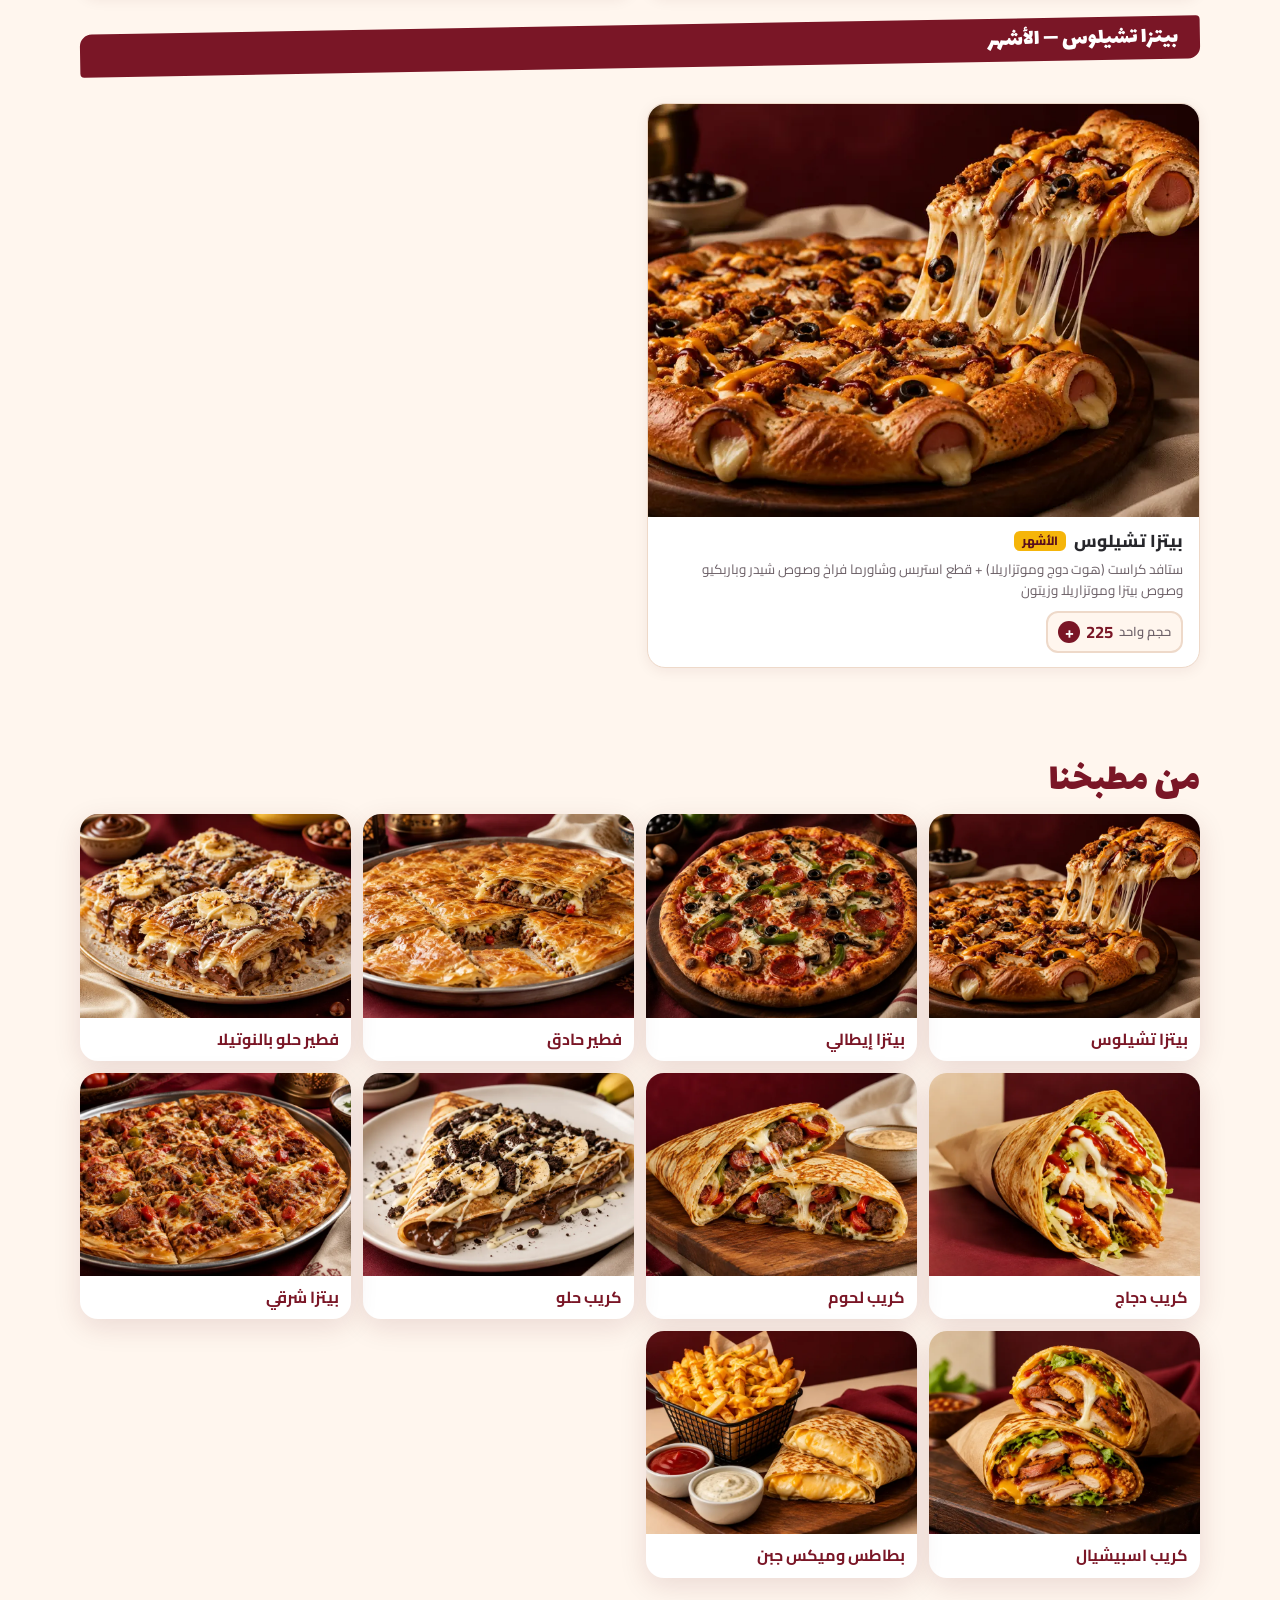
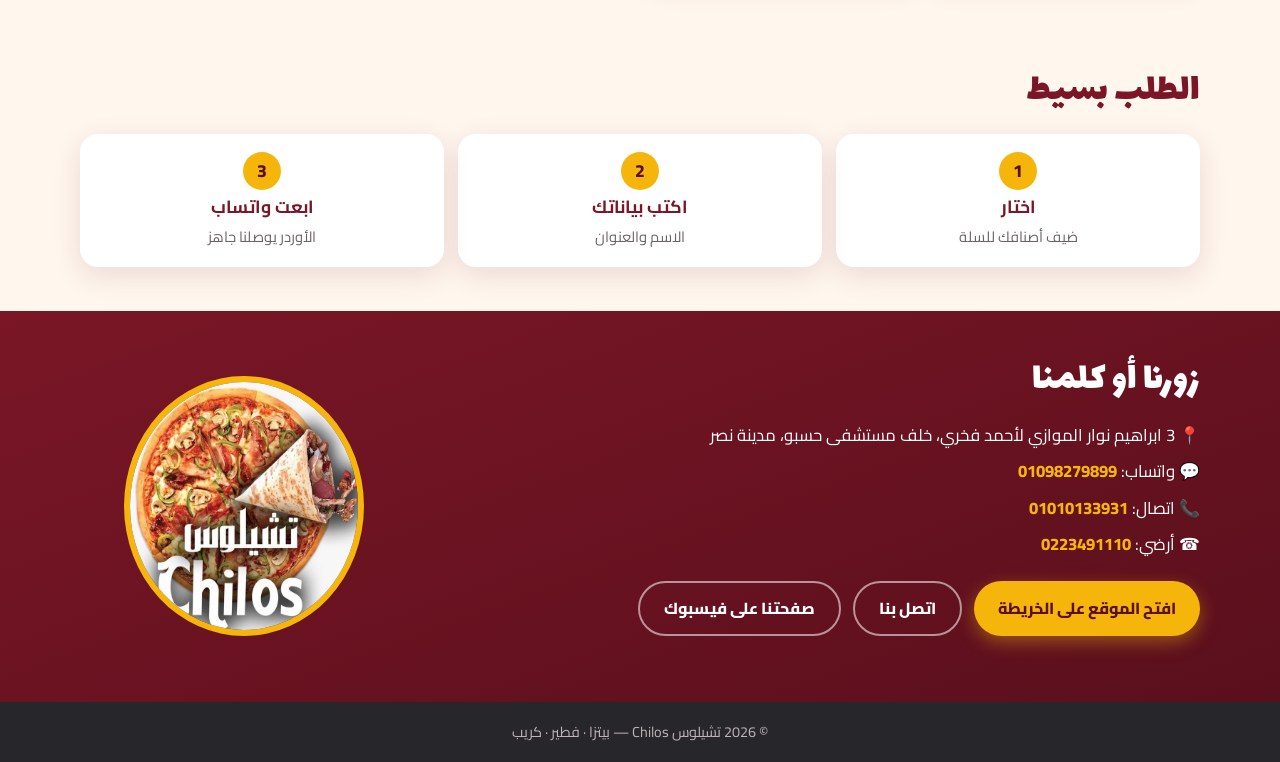
==== commit eeb9b471: "Hide illustrative-photo labels everywhere (owner request) Co-Authored-By: Claude Opus 5.5 <noreply@a" ====
--- a/index.html
+++ b/index.html
@@ -217,7 +217,7 @@
 
 <div class="toast" id="toast" role="status" aria-live="polite"></div>
 
-<script src="menu.js?v=9"></script>
+<script src="menu.js?v=10"></script>
 <script src="app.js?v=9"></script>
 </body>
 </html>
